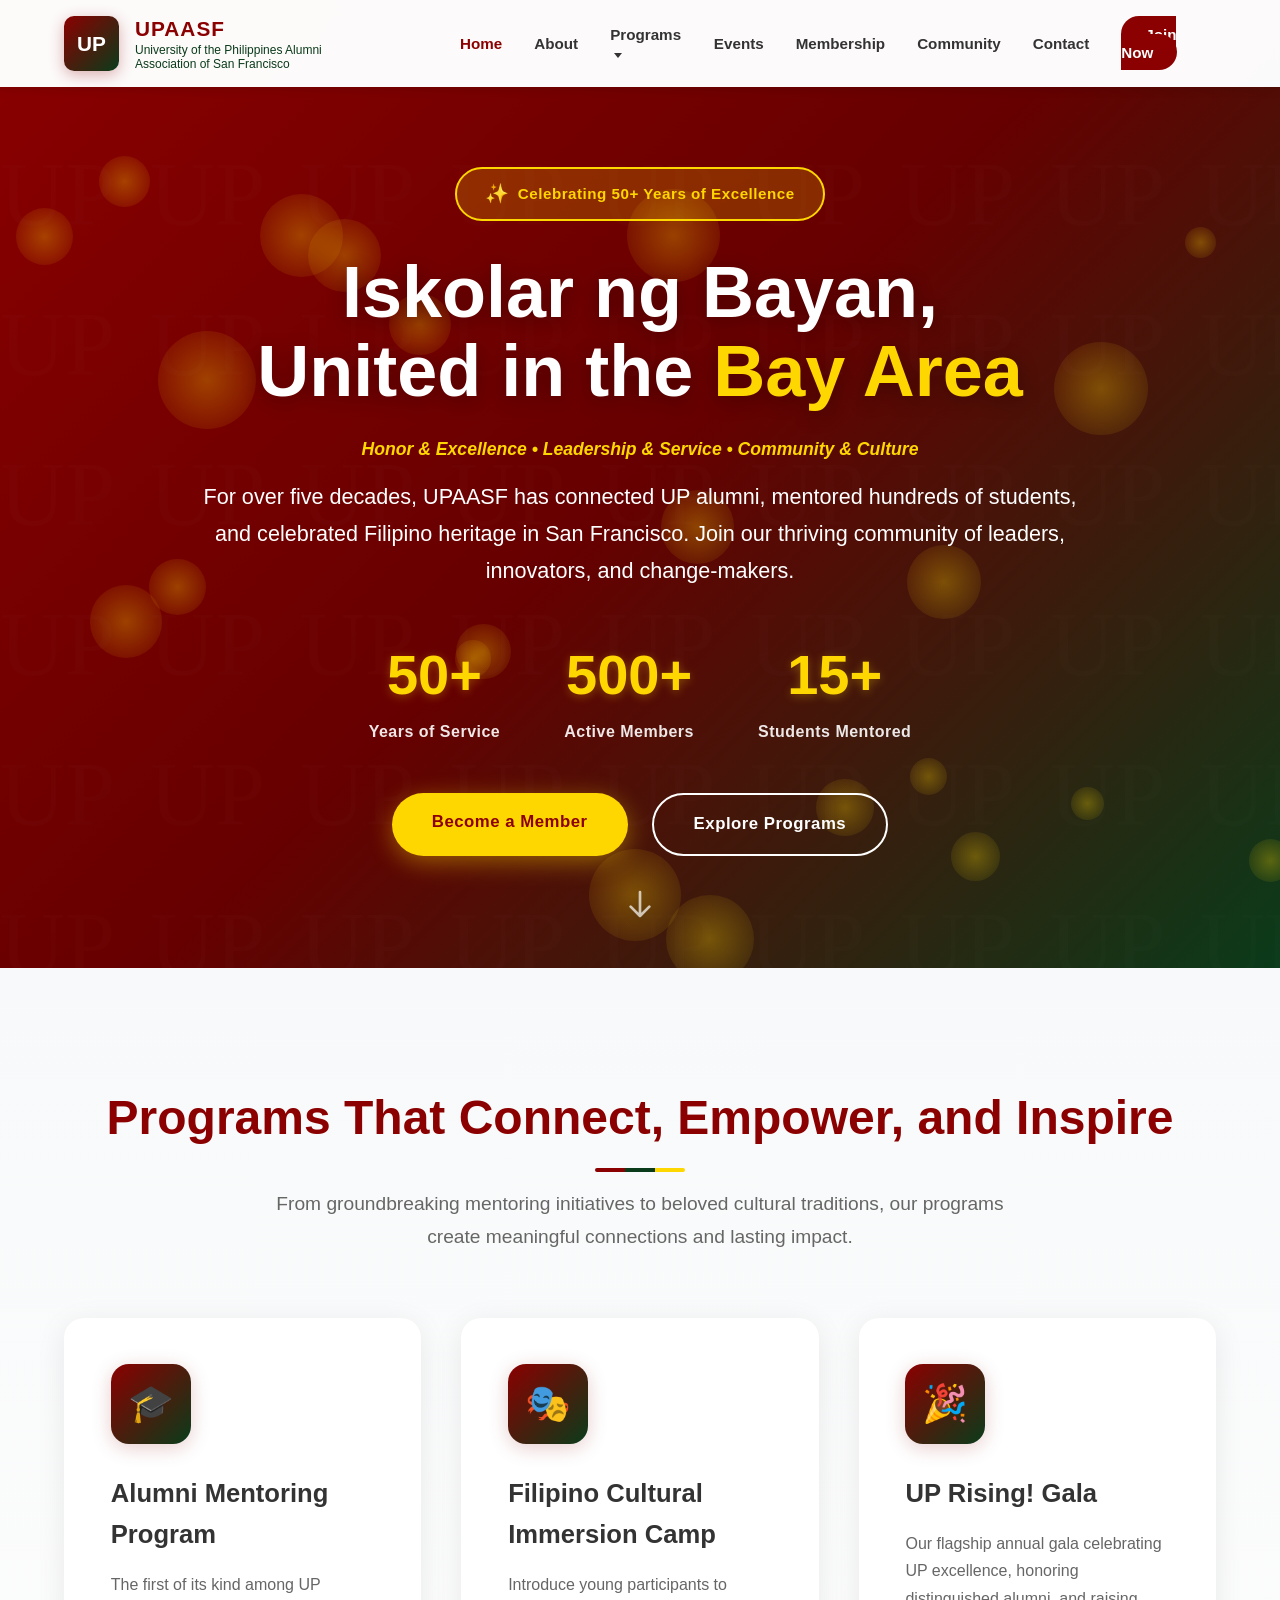
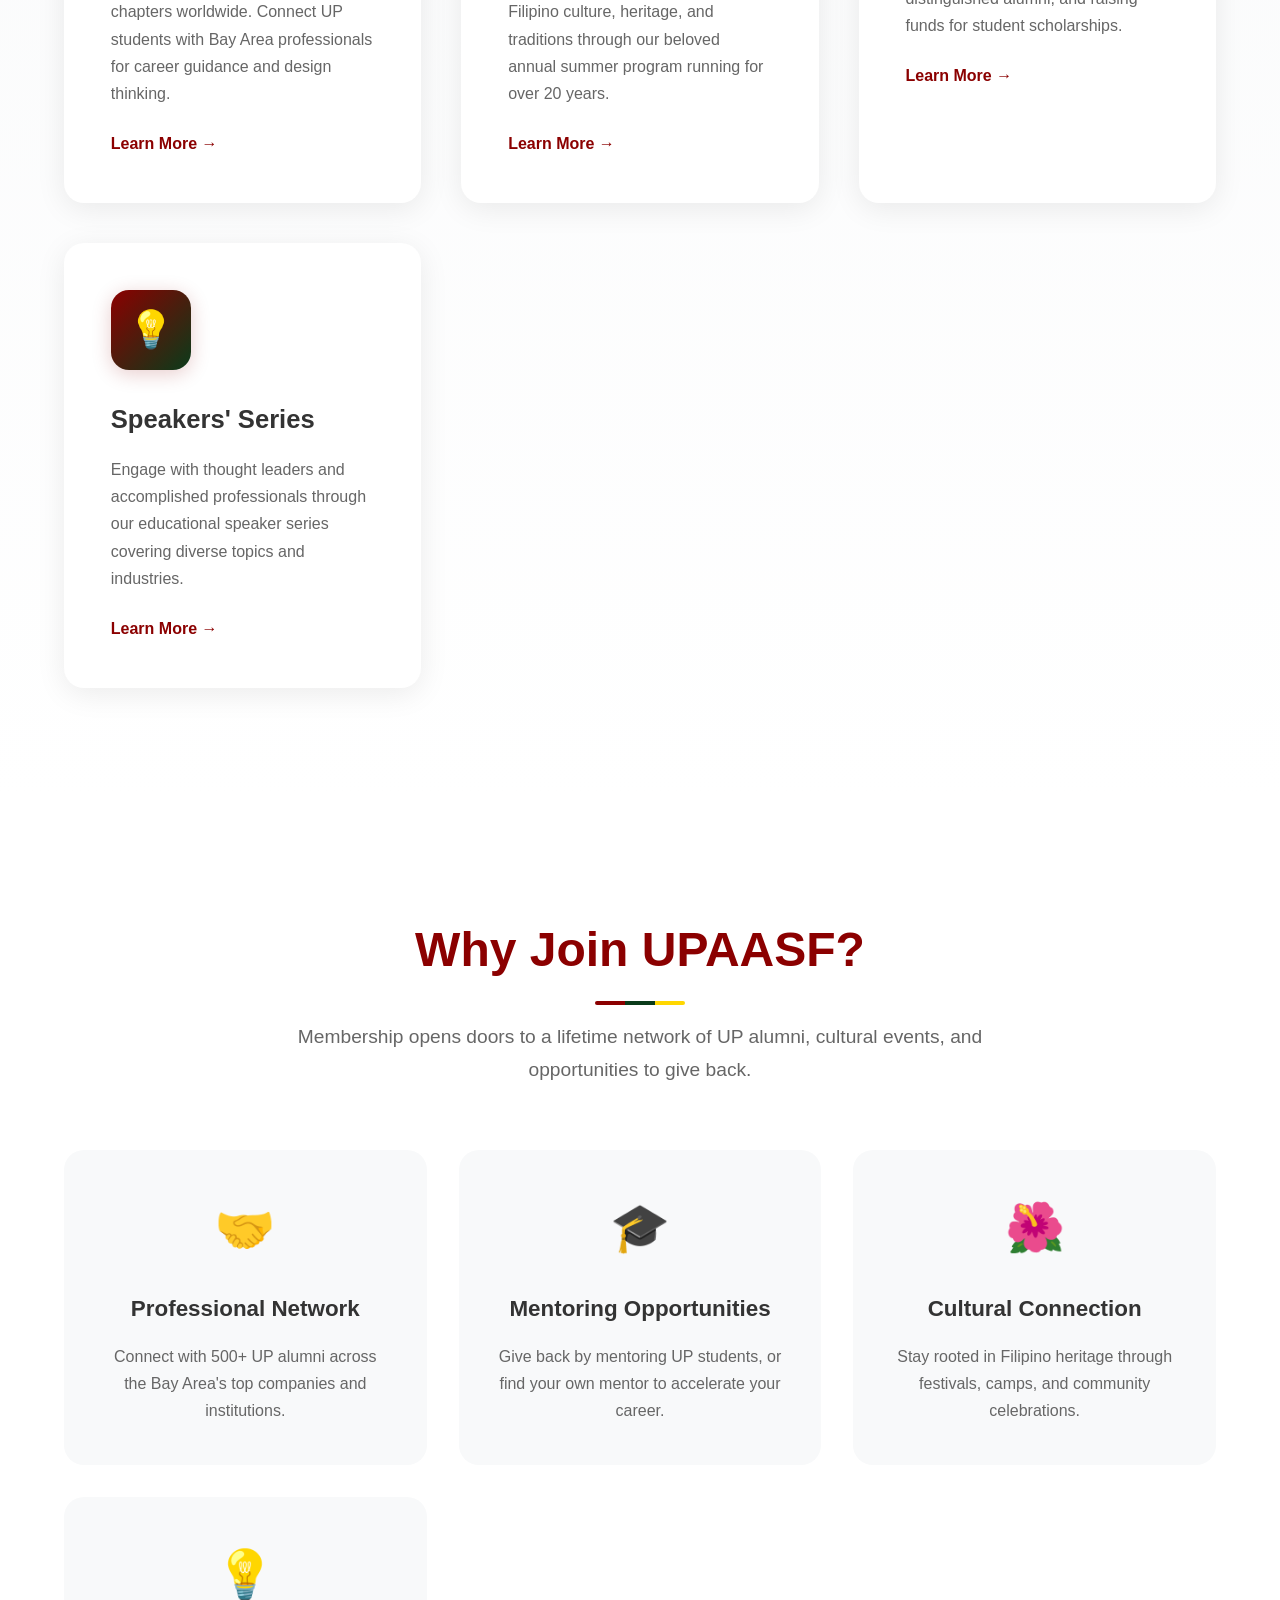
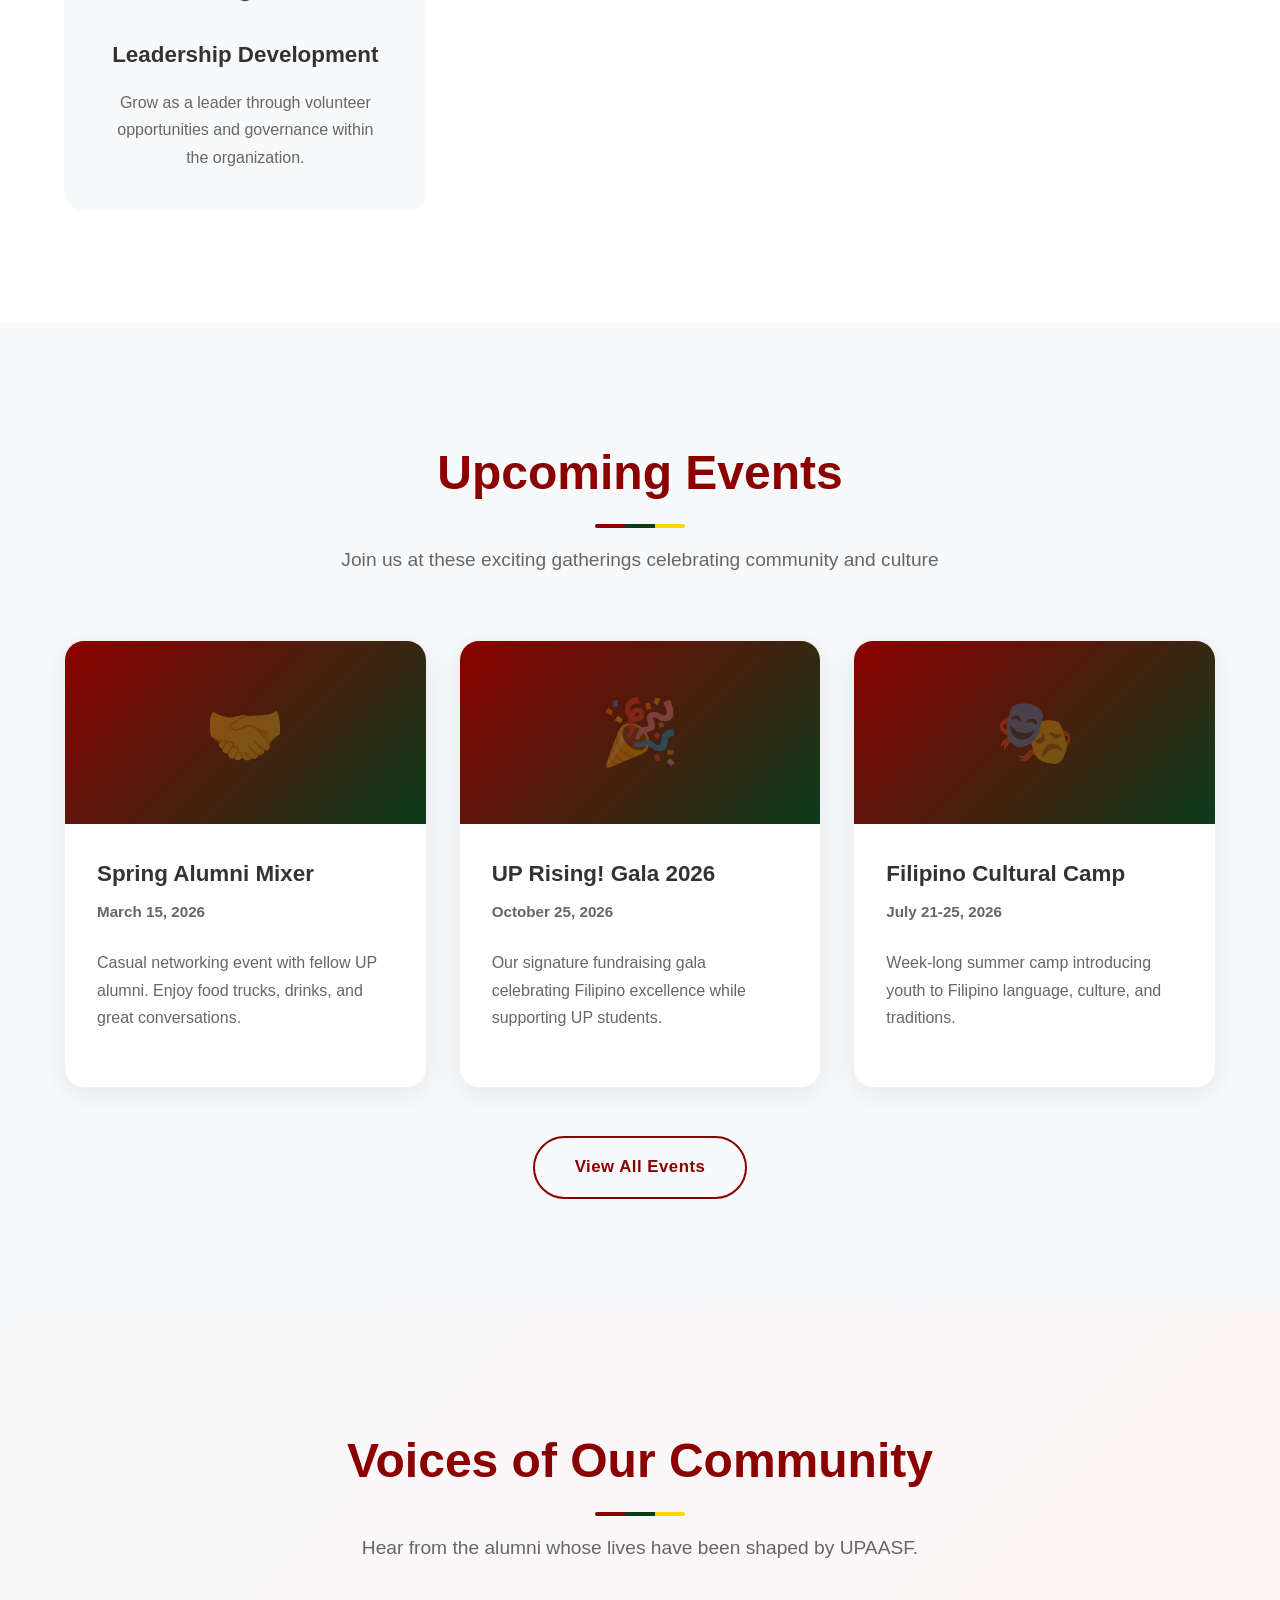
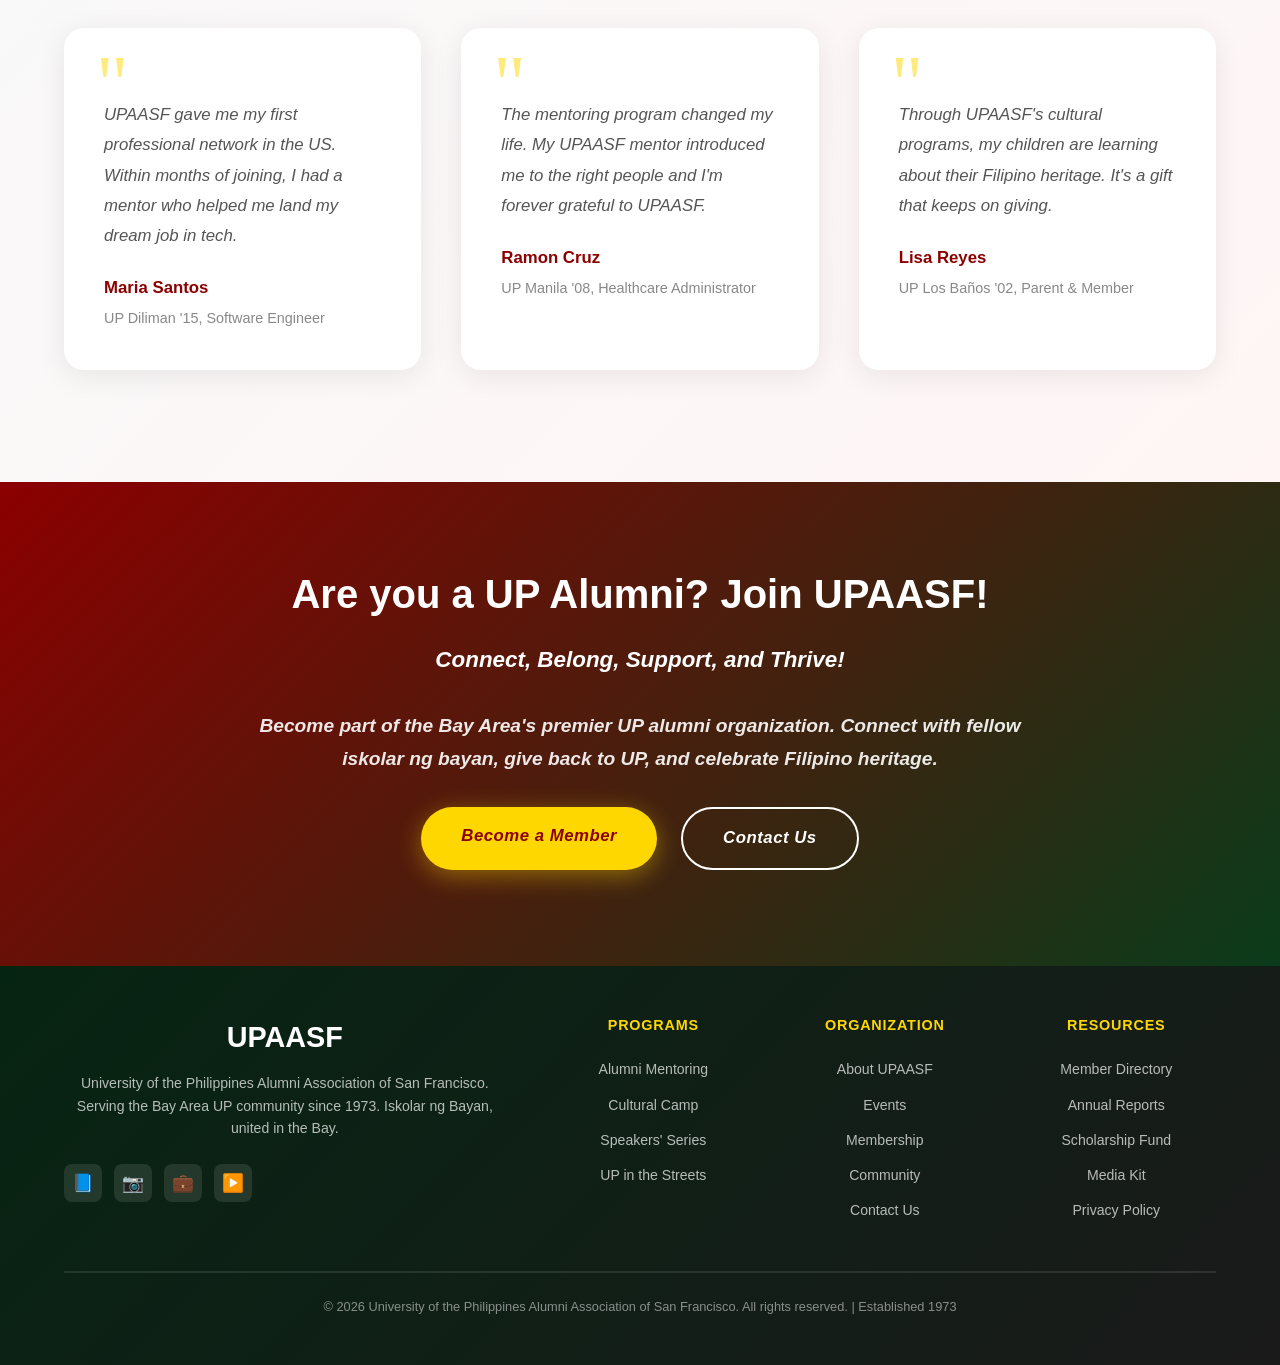
==== index.html @ c42d3087 "Use the defined UP Color variables always" ====
<!DOCTYPE html>
<html lang="en">
<head>
    <meta charset="UTF-8">
    <meta name="viewport" content="width=device-width, initial-scale=1.0">
    <!--
    <title>UPAASF | University of the Philippines Alumni Association of San Francisco</title>
    <meta name="description" content="Join the Bay Area's premier UP alumni community. Connect with fellow iskolar ng bayan, mentor students, celebrate Filipino culture, and support our alma mater. Established 1973.">
    -->
    <title>UPAASF UX Concept Website</title>
    <meta name="description" content="This is a reconceptualization for the UPAASF website.">

    <!-- Shared stylesheet (nav, footer, buttons, page-hero, CTA, utilities) -->
    <link rel="stylesheet" href="./shared/styles.css">

    <style>
        /* ============================================================
           PAGE-SPECIFIC STYLES & OVERRIDES
           ============================================================ */

        /* ----- Hero ----- */
        .hero {
            min-height: 100vh;
            position: relative;
            display: flex;
            flex-direction: column; /* Stacks content and indicator vertically */
            align-items: center;
            justify-content: center;
            background: linear-gradient(135deg, var(--up-maroon) 0%, var(--up-maroon-dark) 50%, var(--up-green) 100%);
            overflow: hidden;
            /* Uses the variable for consistent top spacing, and 3rem at the bottom */
            padding: calc(var(--nav-height) + 80px) 5% 3rem;
        }

        .hero-background {
            position: absolute;
            inset: 0;
            opacity: 0.1;
            background-image: url('data:image/svg+xml,<svg xmlns="http://www.w3.org/2000/svg" viewBox="0 0 100 100"><text y="50" font-size="60" fill="rgba(255,255,255,0.1)">UP</text></svg>');
            background-repeat: repeat;
            background-size: 150px;
            animation: bgFloat 60s infinite linear;
        }

        @keyframes bgFloat {
            from { transform: translateX(0) translateY(0); }
            to   { transform: translateX(50px) translateY(-50px); }
        }

        .hero-particles {
            position: absolute;
            width: 100%;
            height: 100%;
            overflow: hidden;
            pointer-events: none;
        }

        .particle {
            position: absolute;
            background: radial-gradient(circle, rgba(255, 215, 0, 0.3), transparent);
            border-radius: 50%;
            animation: floatParticle 25s infinite ease-in-out;
        }

        @keyframes floatParticle {
            0%,  100% { transform: translateY(0)     translateX(0)    scale(1);   }
            25%        { transform: translateY(-120px) translateX(60px) scale(1.1); }
            50%        { transform: translateY(-80px)  translateX(-40px) scale(0.9); }
            75%        { transform: translateY(-140px) translateX(30px) scale(1.2); }
        }

        .hero-content {
            flex: 1;                   /* tells the text area to expand and take up all the space */
            /* max-width: 1200px;  */
            display: flex; 
            flex-direction: column;
            justify-content: center;   /* Keeps the text vertically centered in the middle */
            align-items: center;
            text-align: center;
            z-index: 2;
            position: relative;
            color: white;

            /*
            position: relative;
            z-index: 2;
            text-align: center;
            color: white;
            max-width: 1200px;
            padding: 2rem;
            */
        }

        .hero-badge {
            display: inline-flex;
            align-items: center;
            gap: 0.5rem;
            background: rgba(255, 215, 0, 0.2);
            border: 2px solid var(--up-gold);
            color: var(--up-gold);
            padding: 0.6rem 1.8rem;
            border-radius: 50px;
            font-weight: 700;
            margin-bottom: 2rem;
            animation: fadeInDown 1s ease;
            font-size: 0.95rem;
            letter-spacing: 0.5px;
        }

        .hero-badge::before { content: "✨"; font-size: 1.2rem; }

        @keyframes fadeInDown {
            from { opacity: 0; transform: translateY(-30px); }
            to   { opacity: 1; transform: translateY(0); }
        }

        @keyframes fadeInUp {
            from { opacity: 0; transform: translateY(30px); }
            to   { opacity: 1; transform: translateY(0); }
        }

        .hero h2 {
            font-size: 4.5rem;
            font-weight: 900;
            line-height: 1.1;
            margin-bottom: 1.5rem;
            animation: fadeInUp 1s ease 0.3s both;
            text-shadow: 0 4px 20px rgba(0,0,0,0.3);
        }

        .hero h2 .highlight { color: var(--up-gold); }

        .tagline {
            font-size: 1.1rem;
            font-style: italic;
            color: var(--up-gold);
            margin-bottom: 1rem;
            font-weight: 600;
            animation: fadeInUp 1s ease 0.4s both;
        }

        .hero > .hero-content > p:not(.tagline) {
            font-size: 1.35rem;
            line-height: 1.7;
            margin-bottom: 2.5rem;
            opacity: 0.95;
            max-width: 900px;
            margin-left: auto;
            margin-right: auto;
            animation: fadeInUp 1s ease 0.5s both;
            font-weight: 400;
        }

        .hero-stats {
            display: flex;
            justify-content: center;
            gap: 4rem;
            margin: 3rem 0;
            animation: fadeInUp 1s ease 0.7s both;
            flex-wrap: wrap;
            margin-top: 0rem;
        }

        .stat { text-align: center; }

        .stat-number {
            font-size: 3.5rem;
            font-weight: 900;
            color: var(--up-gold);
            display: block;
            text-shadow: 0 2px 10px rgba(255, 215, 0, 0.3);
        }

        .stat-label {
            font-size: 1rem;
            opacity: 0.9;
            margin-top: 0.5rem;
            font-weight: 600;
            letter-spacing: 0.5px;
        }

        .hero-buttons {
            display: flex;
            gap: 1.5rem;
            justify-content: center;
            flex-wrap: wrap;
            animation: fadeInUp 1s ease 0.9s both;
			margin-bottom: 0rem;
        }

        /* Override btn colours for the hero (gold primary on dark bg) */
        .hero .btn-primary {
            background: var(--up-gold);
            color: var(--up-maroon);
            box-shadow: 0 6px 25px rgba(255, 215, 0, 0.4);
        }
        .hero .btn-primary:hover {
            background: var(--up-gold-dark);
            box-shadow: 0 8px 35px rgba(255, 215, 0, 0.5);
        }
        .hero .btn-secondary {
            background: transparent;
            color: white;
            border-color: white;
        }
        .hero .btn-secondary:hover {
            background: white;
            color: var(--up-maroon);
        }

		/* Add CT h4 */
        .cta-content h4 {
            font-size: 1.4rem;
            font-style: italic;
            /* color: var(--up-gold); */
            margin-bottom: 1rem;
            font-weight: 600;
            /* animation: fadeInUp 1s ease 0.4s both; */
        }

        /* ── Scroll Indicator: Perfect Vertical Alignment ── */
        .scroll-indicator {
            position: relative; /* Re-enters the document flow */
            bottom: 0;          /* Resets the absolute anchor */
            left: 0;            /* Resets the absolute anchor */
            transform: none;    /* Centering is now handled by the .hero flex layout */

            /* 2. Create an internal flex context to center the text AND the icon */
            display: flex;
            flex-direction: column;
            align-items: center;
            gap: 12px;          /* Controlled spacing between text and mouse icon */
            
            /* 3. External spacing */
            margin-top: 2rem;
            
            z-index: 2;
            cursor: pointer;
            transition: opacity 0.3s;
            animation: bounce 2s infinite;            
        }

         /* Ensure the span doesn't have stray margins */
        .scroll-indicator span {
            display: block;
            margin: 0;
            text-align: center;
        }

        @keyframes bounce {
            0%, 20%, 50%, 80%, 100% { transform: translateY(0); }
            40%  { transform: translateY(-10px); }
            60%  { transform: translateY(-5px); }
        }

        .scroll-indicator svg {
            width: 32px;
            height: 32px;
            color: rgba(255,255,255,0.7);
            filter: drop-shadow(0 2px 5px rgba(0,0,0,0.3));
        }

        /* ----- Programs Section ----- */
        .programs-section {
            padding: 7rem 5%;
            background: linear-gradient(to bottom, #f8f9fa, #ffffff);
        }

        .programs-grid {
            display: grid;
            grid-template-columns: repeat(auto-fit, minmax(320px, 1fr));
            gap: 2.5rem;
        }

        .program-card {
            background: white;
            padding: 2.8rem;
            border-radius: 20px;
            box-shadow: 0 6px 30px rgba(0,0,0,0.08);
            transition: all 0.4s ease;
            border: 2px solid transparent;
            position: relative;
            overflow: hidden;
        }

        .program-card::before {
            content: '';
            position: absolute;
            top: 0; left: 0; right: 0;
            height: 5px;
            background: linear-gradient(90deg, var(--up-maroon), var(--up-green));
            transform: scaleX(0);
            transition: transform 0.4s ease;
        }

        .program-card:hover::before { transform: scaleX(1); }

        .program-card:hover {
            transform: translateY(-12px);
            box-shadow: 0 12px 45px rgba(0,0,0,0.15);
            border-color: var(--up-gold);
        }

        .program-icon {
            width: 80px;
            height: 80px;
            background: linear-gradient(135deg, var(--up-maroon), var(--up-green));
            border-radius: 18px;
            display: flex;
            align-items: center;
            justify-content: center;
            margin-bottom: 1.8rem;
            font-size: 2.3rem;
            box-shadow: 0 4px 20px rgba(139, 0, 0, 0.2);
        }

        .program-card h4 {
            font-size: 1.6rem;
            color: #333;
            margin-bottom: 1rem;
            font-weight: 700;
        }

        .program-card p {
            color: #666;
            line-height: 1.7;
            margin-bottom: 1.5rem;
        }

        .program-link {
            color: var(--up-maroon);
            text-decoration: none;
            font-weight: 700;
            transition: all 0.3s;
            display: inline-flex;
            align-items: center;
            gap: 0.3rem;
        }

        .program-link:hover { gap: 0.6rem; }

        /* ----- Benefits Section ----- */
        .benefits-section {
            padding: 7rem 5%;
            background: white;
        }

        .benefits-grid {
            display: grid;
            grid-template-columns: repeat(auto-fit, minmax(280px, 1fr));
            gap: 2rem;
        }

        .benefit-card {
            padding: 2.5rem;
            border-radius: 20px;
            background: #f8f9fa;
            text-align: center;
            transition: all 0.3s ease;
        }

        .benefit-card:hover {
            background: white;
            box-shadow: 0 10px 40px rgba(0,0,0,0.1);
            transform: translateY(-8px);
        }

        .benefit-icon {
            font-size: 3rem;
            margin-bottom: 1.5rem;
            display: block;
        }

        .benefit-card h4 {
            font-size: 1.4rem;
            color: #333;
            margin-bottom: 1rem;
            font-weight: 700;
        }

        .benefit-card p {
            color: #666;
            line-height: 1.7;
        }

        /* ----- Testimonials ----- */
        .testimonials-section {
            padding: 7rem 5%;
            background: linear-gradient(135deg, #f8f9fa, #fff5f5);
        }

        .testimonials-grid {
            display: grid;
            grid-template-columns: repeat(auto-fit, minmax(300px, 1fr));
            gap: 2.5rem;
        }

        .testimonial-card {
            background: white;
            padding: 2.5rem;
            border-radius: 20px;
            box-shadow: 0 6px 30px rgba(0,0,0,0.08);
            position: relative;
        }

        .testimonial-card::before {
            content: '"';
            position: absolute;
            top: 1rem;
            left: 2rem;
            font-size: 5rem;
            color: var(--up-gold);
            font-family: Georgia, serif;
            line-height: 1;
            opacity: 0.5;
        }

        .testimonial-text {
            font-size: 1.05rem;
            line-height: 1.8;
            color: #555;
            margin-bottom: 1.5rem;
            padding-top: 2rem;
            font-style: italic;
        }

        .testimonial-author {
            font-weight: 700;
            color: var(--up-maroon);
            font-size: 1.05rem;
        }

        .testimonial-role {
            font-size: 0.9rem;
            color: #888;
            margin-top: 0.3rem;
        }

        /* ----- Events Preview ----- */
        .events-section {
            padding: 7rem 5%;
            background: #f8f9fa;
        }

        .events-grid {
            display: grid;
            grid-template-columns: repeat(auto-fit, minmax(300px, 1fr));
            gap: 2rem;
        }

        .event-card {
            border-radius: 20px;
            overflow: hidden;
            box-shadow: 0 6px 30px rgba(0,0,0,0.08);
            transition: all 0.3s ease;
            background: white;
            border: 1px solid #f0f0f0;
        }

        .event-card:hover {
            transform: translateY(-8px);
            box-shadow: 0 12px 45px rgba(0,0,0,0.15);
        }

        .event-image {
            background: linear-gradient(135deg, var(--up-maroon), var(--up-green));
            padding: 2.5rem;
            text-align: center;
            font-size: 4rem;
            position: relative;
            color: rgba(255, 255, 255, 0.3);
        }

        .event-type {
            position: absolute;
            top: 1rem;
            right: 1rem;
            background: rgba(255,255,255,0.2);
            color: white;
            padding: 0.3rem 0.8rem;
            border-radius: 20px;
            font-size: 0.8rem;
            font-weight: 600;
        }

        .event-body { padding: 2rem; }

        .event-body h4 {
            font-size: 1.4rem;
            color: #333;
            margin-bottom: 0.5rem;
            font-weight: 700;
        }

        .event-date {
            color: var(--up-maroon);
            font-weight: 600;
            font-size: 0.95rem;
            margin-bottom: 1rem;
        }

        .event-body p {
            color: #666;
            line-height: 1.7;
            margin-bottom: 1.5rem;
        }

        /* ----- Responsive overrides ----- */
        @media (max-width: 768px) {
            .hero h2       { font-size: 2.5rem; }
			/* .hero > .hero-content > p:not(.tagline)       { font-size: 1rem; } */
			.hero-badge    { font-size: 0.85rem; gap: 0.2rem; padding: 0.2rem 0.8rem; }
			.hero-badge::before { font-size: 1.0rem; }
            .hero-stats    { gap: 2rem; flex-direction: column; }
            .stat-number   { font-size: 2.5rem; }

            .scroll-indicator { display: none; }   /* No need to show on mobile */
        }
    </style>
</head>
<body data-join-href="#join">
    <!-- Shared header injected by site.js -->
    <div id="site-header"></div>

    <!-- ==================== HERO ==================== -->
    <section class="hero">
        <div class="hero-background"></div>
        <div class="hero-particles" id="particles"></div>

        <div class="hero-content">
            <div class="hero-badge">Celebrating 50+ Years of Excellence</div>

            <h2>Iskolar ng Bayan,<br>United in the <span class="highlight">Bay Area</span></h2>

            <p class="tagline">Honor &amp; Excellence &bull; Leadership &amp; Service &bull; Community &amp; Culture</p>

            <p>For over five decades, UPAASF has connected UP alumni, mentored hundreds of students, and celebrated Filipino heritage in San Francisco. Join our thriving community of leaders, innovators, and change-makers.</p>

            <div class="hero-stats">
                <div class="stat">
                    <span class="stat-number" data-target="50+">0</span>
                    <span class="stat-label">Years of Service</span>
                </div>
                <div class="stat">
                    <span class="stat-number" data-target="500+">0</span>
                    <span class="stat-label">Active Members</span>
                </div>
                <div class="stat">
                    <span class="stat-number" data-target="15+">0</span>
                    <span class="stat-label">Students Mentored</span>
                </div>
            </div>

            <div class="hero-buttons">
                <a href="#membership" class="btn btn-primary">Become a Member</a>
                <a href="#programs" class="btn btn-secondary">Explore Programs</a>
            </div>
        </div>

        <div class="scroll-indicator">
            <svg xmlns="http://www.w3.org/2000/svg" fill="none" viewBox="0 0 24 24" stroke="currentColor">
                <path stroke-linecap="round" stroke-linejoin="round" stroke-width="2" d="M19 14l-7 7m0 0l-7-7m7 7V3" />
            </svg>
        </div>
    </section>

    <!-- ==================== PROGRAMS ==================== -->
    <section class="programs-section" id="programs">
        <div class="section-container">
            <div class="section-header">
                <h3>Programs That Connect, Empower, and Inspire</h3>
                <p>From groundbreaking mentoring initiatives to beloved cultural traditions, our programs create meaningful connections and lasting impact.</p>
            </div>

            <div class="programs-grid">
                <div class="program-card fade-in">
                    <div class="program-icon">🎓</div>
                    <h4>Alumni Mentoring Program</h4>
                    <p>The first of its kind among UP chapters worldwide. Connect UP students with Bay Area professionals for career guidance and design thinking.</p>
                    <a href="./programs.html" class="program-link">Learn More →</a>
                </div>

                <div class="program-card fade-in">
                    <div class="program-icon">🎭</div>
                    <h4>Filipino Cultural Immersion Camp</h4>
                    <p>Introduce young participants to Filipino culture, heritage, and traditions through our beloved annual summer program running for over 20 years.</p>
                    <a href="./programs.html" class="program-link">Learn More →</a>
                </div>

                <div class="program-card fade-in">
                    <div class="program-icon">🎉</div>
                    <h4>UP Rising! Gala</h4>
                    <p>Our flagship annual gala celebrating UP excellence, honoring distinguished alumni, and raising funds for student scholarships.</p>
                    <a href="./events.html" class="program-link">Learn More →</a>
                </div>
				
                <div class="program-card">
                    <div class="program-icon">💡</div>
                    <h4>Speakers' Series</h4>
                    <p>Engage with thought leaders and accomplished professionals through our educational speaker series covering diverse topics and industries.</p>
                    <a href="#speakers" class="program-link">Learn More →</a>
                </div>				
            </div>
        </div>
    </section>

    <!-- ==================== BENEFITS ==================== -->
    <section class="benefits-section" id="membership">
        <div class="section-container">
            <div class="section-header">
                <h3>Why Join UPAASF?</h3>
                <p>Membership opens doors to a lifetime network of UP alumni, cultural events, and opportunities to give back.</p>
            </div>

            <div class="benefits-grid">
                <div class="benefit-card fade-in">
                    <span class="benefit-icon">🤝</span>
                    <h4>Professional Network</h4>
                    <p>Connect with 500+ UP alumni across the Bay Area's top companies and institutions.</p>
                </div>
                <div class="benefit-card fade-in">
                    <span class="benefit-icon">🎓</span>
                    <h4>Mentoring Opportunities</h4>
                    <p>Give back by mentoring UP students, or find your own mentor to accelerate your career.</p>
                </div>
                <div class="benefit-card fade-in">
                    <span class="benefit-icon">🌺</span>
                    <h4>Cultural Connection</h4>
                    <p>Stay rooted in Filipino heritage through festivals, camps, and community celebrations.</p>
                </div>
                <div class="benefit-card fade-in">
                    <span class="benefit-icon">💡</span>
                    <h4>Leadership Development</h4>
                    <p>Grow as a leader through volunteer opportunities and governance within the organization.</p>
                </div>
            </div>
        </div>
    </section>

    <!-- ==================== EVENTS ==================== -->
    <section class="events-section" id="events">
        <div class="section-container">
            <div class="section-header">
                <h3>Upcoming Events</h3>
                <p>Join us at these exciting gatherings celebrating community and culture</p>
            </div>
            
            <div class="events-grid">
                <div class="event-card fade-in">
                    <div class="event-image">🤝</div>
                    <div class="event-body">
                        <h4>Spring Alumni Mixer</h4>
                        <p class="event-date">March 15, 2026</p>
                        <p>Casual networking event with fellow UP alumni. Enjoy food trucks, drinks, and great conversations.</p>
                    </div>
                </div>
                
                <div class="event-card fade-in">
                    <div class="event-image">🎉</div>
                    <div class="event-body">
                        <h4>UP Rising! Gala 2026</h4>
                        <p class="event-date">October 25, 2026</p>
                        <p>Our signature fundraising gala celebrating Filipino excellence while supporting UP students.</p>
                    </div>
                </div>
                
                <div class="event-card fade-in">
                    <div class="event-image">🎭</div>
                    <div class="event-body">
                        <h4>Filipino Cultural Camp</h4>
                        <p class="event-date">July 21-25, 2026</p>
                        <p>Week-long summer camp introducing youth to Filipino language, culture, and traditions.</p>
                    </div>
                </div>
            </div>
            
            <div style="text-align: center; margin-top: 3rem;">
                <a href="./events.html" class="btn btn-secondary" style="color: var(--up-maroon); border-color: var(--up-maroon);">View All Events</a>
            </div>
        </div>
    </section>

    <!-- ==================== TESTIMONIALS ==================== -->
    <section class="testimonials-section">
        <div class="section-container">
            <div class="section-header">
                <h3>Voices of Our Community</h3>
                <p>Hear from the alumni whose lives have been shaped by UPAASF.</p>
            </div>

            <div class="testimonials-grid">
                <div class="testimonial-card fade-in">
                    <p class="testimonial-text">UPAASF gave me my first professional network in the US. Within months of joining, I had a mentor who helped me land my dream job in tech.</p>
                    <div class="testimonial-author">Maria Santos</div>
                    <div class="testimonial-role">UP Diliman '15, Software Engineer</div>
                </div>
                <div class="testimonial-card fade-in">
                    <p class="testimonial-text">The mentoring program changed my life. My UPAASF mentor introduced me to the right people and I'm forever grateful to UPAASF.</p>
                    <div class="testimonial-author">Ramon Cruz</div>
                    <div class="testimonial-role">UP Manila '08, Healthcare Administrator</div>
                </div>
                <div class="testimonial-card fade-in">
                    <p class="testimonial-text">Through UPAASF's cultural programs, my children are learning about their Filipino heritage. It's a gift that keeps on giving.</p>
                    <div class="testimonial-author">Lisa Reyes</div>
                    <div class="testimonial-role">UP Los Baños '02, Parent &amp; Member</div>
                </div>
            </div>
        </div>
    </section>

    <!-- ==================== CTA ==================== -->
    <section class="cta-section" id="join">
        <div class="cta-content">
            <h3>Are you a UP Alumni? Join UPAASF!</h3>
			<h4>Connect, Belong, Support, and Thrive!</p>
            <p>Become part of the Bay Area's premier UP alumni organization. Connect with fellow iskolar ng bayan, give back to UP, and celebrate Filipino heritage.</p>
            <div class="cta-buttons">
                <a href="./membership.html" class="btn btn-primary">Become a Member</a>
                <a href="./contact.html" class="btn btn-secondary">Contact Us</a>
            </div>
        </div>
    </section>

    <!-- Shared footer injected by site.js -->
    <div id="site-footer"></div>

    <!-- Shared site components (nav, footer, mobile menu, scroll, fade-in) -->
    <script src="./shared/site.js"></script>

    <!-- Page-specific scripts -->
    <script>
        /* Floating particles — only this page has a #particles container */
        function createParticles() {
            var container = document.getElementById('particles');
            if (!container) return;
            for (var i = 0; i < 25; i++) {
                var p = document.createElement('div');
                p.className = 'particle';
                var size = Math.random() * 70 + 30;
                p.style.cssText = [
                    'width:'  + size + 'px',
                    'height:' + size + 'px',
                    'left:'   + (Math.random() * 100) + '%',
                    'top:'    + (Math.random() * 100) + '%',
                    'animation-delay:'    + (Math.random() * 25) + 's',
                    'animation-duration:' + (Math.random() * 15 + 20) + 's'
                ].join(';');
                container.appendChild(p);
            }
        }

        window.addEventListener('load', createParticles);
    </script>
</body>
</html>
---- shared/styles.css ----
/* ============================================================
   UPAASF SHARED STYLESHEET
   Applies to all pages. Page-specific styles stay in each .html file.
   ============================================================ */

/* ----- Design Tokens ----- */
:root {
    /* Nav height: 55px logo + 2 × 1rem padding = ~87px; 92px gives comfortable clearance */
    --nav-height: 92px;
    /* Breathing room between the bottom of the fixed nav and the hero content */
    --hero-gap: 48px;

    /* ── UP Official Brand Colors ──
       Maroon, Green, and Gold — all three should be visually present throughout the site.
       Use these variables for all new rules; use hex literals only for legacy/inline overrides. */
    --up-maroon:      #8B0000;
    --up-maroon-dark: #660000;
    --up-maroon-glow: rgba(139, 0, 0, 0.3);
    --up-green:       #0A3B1A;
    --up-green-dark:  #062412;
    --up-green-mid:   #155724;
    --up-green-light: rgba(10, 59, 26, 0.08);
    --up-gold:        #FFD700;
    --up-gold-dark:   #FFC700;
    --up-gold-glow:   rgba(255, 215, 0, 0.4);
}

/* ----- Reset & Base ----- */
*, *::before, *::after {
    margin: 0;
    padding: 0;
    box-sizing: border-box;
}

body {
    font-family: -apple-system, BlinkMacSystemFont, 'Segoe UI', Roboto, sans-serif;
    line-height: 1.6;
    color: #333;
    overflow-x: hidden;
}

/* ----- Navigation ----- */
nav {
    position: fixed;
    top: 0;
    left: 0;
    right: 0;
    background: rgba(255, 255, 255, 0.98);
    backdrop-filter: blur(10px);
    padding: 1rem 5%;
    z-index: 1000;
    box-shadow: 0 2px 10px rgba(0,0,0,0.1);
    transition: all 0.3s ease;
    overflow: visible; /* required for dropdown menus */
    line-height: normal; /* prevent body line-height from affecting nav layout */
}

nav.scrolled {
    padding: 0.5rem 5%;
    box-shadow: 0 2px 20px rgba(0,0,0,0.15);
}

.nav-container {
    max-width: 1400px;
    margin: 0 auto;
    display: flex;
    justify-content: space-between;
    align-items: center;
}

.logo {
    display: flex;
    align-items: center;
    gap: 1rem;
    text-decoration: none;
}

.logo-icon {
    width: 55px;
    height: 55px;
    background: linear-gradient(135deg, var(--up-maroon) 0%, var(--up-green) 100%);
    border-radius: 10px;
    display: flex;
    align-items: center;
    justify-content: center;
    color: white;
    font-weight: 900;
    font-size: 1.3rem;
    box-shadow: 0 4px 15px var(--up-maroon-glow);
    flex-shrink: 0;
}

.logo-text h1 {
    font-size: 1.3rem;
    color: var(--up-maroon);
    font-weight: 800;
    letter-spacing: 1px;
}

.logo-text p {
    font-size: 0.75rem;
    color: var(--up-green);
    font-weight: 500;
    margin-top: 2px;
	width: 65%;
}

.nav-links {
    display: flex;
    gap: 2rem;
    list-style: none;
    align-items: center;
}

/* Each top-level li needs relative positioning for the dropdown to anchor to */
.nav-links > li {
    position: relative;
}

/* Invisible hover bridge — prevents dropdown from closing over the gap
   between the nav link and the dropdown panel */
.nav-links > li::after {
    content: '';
    position: absolute;
    top: 100%; left: 0; right: 0;
    height: 14px;
}

.nav-links a {
    text-decoration: none;
    color: #333;
    font-weight: 600;
    transition: color 0.3s;
    font-size: 0.95rem;
}

.nav-links a:hover {
    color: var(--up-maroon);
}

.nav-links a.active {
    color: var(--up-maroon);
}

.nav-cta {
    background: var(--up-maroon);
    color: white !important;
    padding: 0.6rem 1.5rem;
    border-radius: 25px;
    transition: all 0.3s !important;
}

.nav-cta:hover {
    background: var(--up-maroon-dark) !important;
    transform: translateY(-2px);
    box-shadow: 0 4px 15px var(--up-maroon-glow);
    color: white !important;
}

/* On tables, let's make sure the text stays on one line */
@media (max-width: 1180px) {
    .nav-cta {
        white-space: nowrap;
        padding: 0.6rem 1rem;
    }
}

/* ----- Nav Dropdown ----- */

/* Caret indicator on links that have a dropdown */
.dropdown-toggle {
    display: flex;
    align-items: center;
    gap: 4px;
    cursor: pointer;
}

.dropdown-toggle::after {
    content: '';
    width: 0; height: 0;
    border-left: 4px solid transparent;
    border-right: 4px solid transparent;
    border-top: 5px solid currentColor;
    transition: transform 0.25s;
    margin-top: 2px;
}

.nav-links > li:hover .dropdown-toggle::after,
.nav-links > li.open .dropdown-toggle::after {
    transform: rotate(180deg);
}

/* Dropdown panel */
.dropdown-menu {
    display: none;
    position: absolute;
    top: 100%;
    left: 50%;
    transform: translateX(-50%);
    background: #fff;
    min-width: 260px;
    border-radius: 12px;
    box-shadow: 0 8px 30px rgba(0,0,0,0.14);
    padding: calc(0.5rem + 10px) 0 0.5rem;
    margin-top: 0;
    z-index: 2000;
    border-top: 3px solid var(--up-maroon);
}

.nav-links > li:hover .dropdown-menu,
.nav-links > li.open .dropdown-menu {
    display: block;
    animation: dropIn 0.2s ease;
}

@keyframes dropIn {
    from { opacity: 0; transform: translateX(-50%) translateY(-6px); }
    to   { opacity: 1; transform: translateX(-50%) translateY(0); }
}

.dropdown-menu li { list-style: none; }

.dropdown-menu a {
    display: flex;
    align-items: center;
    gap: 10px;
    padding: 0.65rem 1.2rem;
    font-size: 0.88rem;
    font-weight: 600;
    color: #444;
    transition: background 0.2s, color 0.2s, padding-left 0.2s;
}

.dropdown-menu a:hover {
    background: #fdf2f2;
    color: var(--up-maroon);
    padding-left: 1.5rem;
}

/* Active state — highlighted when that section is in view (driven by JS) */
.dropdown-menu a.active-section {
    background: #fdf2f2;
    color: var(--up-maroon);
    padding-left: 1.5rem;
    border-left: 3px solid var(--up-maroon);
}

.submenu-icon {
    font-size: 1rem;
    width: 22px;
    text-align: center;
}

.submenu-label {
    display: flex;
    flex-direction: column;
}

.submenu-label span {
    font-size: 0.75rem;
    font-weight: 400;
    color: #999;
}

.dropdown-menu a.active-section .submenu-label span { color: #c0392b; }

.dropdown-divider {
    border: none;
    border-top: 1px solid #f0f0f0;
    margin: 0.3rem 0;
}

/* "Coming Soon" pill badge inside dropdown items */
.badge-soon {
    font-size: 0.65rem;
    font-weight: 700;
    background: #f0f0f0;
    color: #999;
    padding: 0.1rem 0.5rem;
    border-radius: 8px;
    margin-left: auto;
    white-space: nowrap;
}

/* ----- Mobile Nav ----- */
.mobile-menu-btn {
    display: none;
    flex-direction: column;
    gap: 5px;
    background: none;
    border: none;
    cursor: pointer;
    padding: 6px;
    min-width: 44px;
    min-height: 44px;
    align-items: center;
    justify-content: center;
}

.mobile-menu-btn span {
    display: block;
    width: 25px;
    height: 3px;
    background: var(--up-maroon);
    border-radius: 3px;
    transition: all 0.3s ease;
}

/* ----- Dropdown chevron button (mobile only) ----- */
/* Show chevron toggle on desktop (purely visual indicator).
   CSS :hover on the <li> handles the dropdown there
   To hide on desktop, change display to "none"      */
.dropdown-chevron {
    display: inline-flex;
    align-items: center;
    justify-content: center;
    background: none;
    border: none;
    cursor: pointer;
    padding: 0 0 0 4px;
    color: #333;
    pointer-events: none; /* desktop: purely decorative, hover is CSS-driven */
}

.dropdown-chevron span {
    display: block;
    width: 0;
    height: 0;
    border-left: 4px solid transparent;
    border-right: 4px solid transparent;
    border-top: 5px solid currentColor;
    transition: transform 0.25s ease;
}

/* Desktop: rotate on hover */
.nav-links > li:hover .dropdown-chevron span {
    transform: rotate(180deg);
}

/* Mobile: rotate when open */
.nav-links > li.open .dropdown-chevron span {
    transform: rotate(180deg);
}

@media (max-width: 820px) {
    /*
     * Remove backdrop-filter on mobile.
     * backdrop-filter forces the nav onto a dedicated GPU compositing layer.
     * On iOS Safari, sticky elements containing native <select> controls are
     * also promoted to a high-priority compositing layer for the native picker UI.
     * When both layers exist, iOS's compositor ignores CSS z-index and orders the
     * sticky layer above the fixed nav — hiding the hamburger and making the nav
     * appear to scroll. The nav background is already rgba(255,255,255,0.98)
     * (effectively opaque), so removing the blur is visually imperceptible.
     */
    nav {
        backdrop-filter: none;
        -webkit-backdrop-filter: none;
    }
 
    .mobile-menu-btn {
        display: flex;
    }
    
    .mobile-menu-btn {
        display: flex;
    }

    .nav-links {
        display: none;
        position: absolute;
        top: 100%;
        left: 0;
        right: 0;
        background: rgba(255, 255, 255, 0.99);
        flex-direction: column;
        padding: 1rem 5%;
        box-shadow: 0 6px 20px rgba(0,0,0,0.12);
        gap: 0;
        z-index: 999;
    }

    .nav-links.open {
        display: flex;
    }

    .nav-links li .nav-cta {
        display: inline-block; /* Essential for padding to work correctly */
        padding: 0.8rem 1.8rem !important; /* !important ensures it overrides generic mobile link resets */
        margin: 1.5rem auto;
        width: fit-content;    /* Prevents the button from stretching to full width */
        text-align: center;
        border-radius: 50px;
        
        /* Ensure it maintains its brand colors */
        background-color: var(--upaasf-maroon, var(--up-maroon)); 
        color: white;
    }

	.nav-links li {
		padding: 0;
		border-bottom: 1px solid #f0f0f0;
		display: flex;
		flex-wrap: wrap;
		align-items: center;
	}

    .nav-links li:last-child {
        border-bottom: none;
        padding-top: 1rem;
    }

    .nav-links a {
        font-size: 1.05rem;
        display: block;
		flex: 1;
		padding: 0.85rem 0;
    }

    .logo-text h1 {
        font-size: 1rem;
    }

    .logo-text p {
        font-size: 0.65rem;
    }

    /* Dropdown becomes inline/static inside the mobile flyout */
    .dropdown-menu {
        position: static;
        transform: none;
        box-shadow: none;
        border: none;
        border-top: none;
        border-radius: 0;
        padding: 0 0 0.5rem 1rem;
        background: #fafafa;
        display: none;
        animation: none;
        min-width: unset;
    }

    /* Chevron toggle button — visible only on mobile */
    .dropdown-chevron {
        display: flex;
        align-items: center;
        justify-content: center;
        width: 44px;
        height: 44px;
        flex-shrink: 0;
        background: none;
        border: none;
        cursor: pointer;
        padding: 0;
        color: var(--up-maroon);
		pointer-events: auto; /* re-enable tapping on mobile */
    }

    /* CSS triangle arrow */
    .dropdown-chevron span {
        display: block;
        width: 0;
        height: 0;
        border-left: 5px solid transparent;
        border-right: 5px solid transparent;
        border-top: 6px solid currentColor;
        transition: transform 0.25s ease;
    }

    /* Suppress CSS :hover-triggered dropdown on touch devices.
       Only the JS-managed .open class controls visibility on mobile. */
    .nav-links > li:hover .dropdown-menu { display: none; }
    .nav-links > li.open .dropdown-menu  { display: block; }

    /* Rotate chevron arrow when dropdown is open */

	/* Mobile: rotate when open -- Previously commented */
    .nav-links > li.open .dropdown-chevron span {
        transform: rotate(180deg);
    }

    /* Remove the hover bridge on mobile — not needed */
    .nav-links > li::after { display: none; }
}

/* ----- Buttons ----- */
.btn {
    padding: 1rem 2.5rem;
    font-size: 1.05rem;
    font-weight: 700;
    border: none;
    border-radius: 50px;
    cursor: pointer;
    transition: all 0.3s ease;
    text-decoration: none;
    display: inline-block;
    letter-spacing: 0.5px;
	white-space: nowrap;  /* prevents mid-label line breaks */
}

.btn-primary {
    background: var(--up-maroon);
    color: white;
    box-shadow: 0 4px 20px var(--up-maroon-glow);
}

.btn-primary:hover {
    background: var(--up-maroon-dark);
    transform: translateY(-3px);
    box-shadow: 0 8px 30px rgba(139, 0, 0, 0.4);
}

.btn-secondary {
    background: transparent;
    color: var(--up-maroon);
    border: 2px solid var(--up-maroon);
}

.btn-secondary:hover {
    background: var(--up-maroon);
    color: white;
    transform: translateY(-3px);
}

/* Gold variant — for use on dark (hero/CTA) backgrounds */
.btn-gold {
    background: var(--up-gold);
    color: var(--up-maroon);
    box-shadow: 0 6px 25px var(--up-gold-glow);
}

.btn-gold:hover {
    background: var(--up-gold-dark);
    transform: translateY(-3px);
    box-shadow: 0 8px 35px rgba(255, 215, 0, 0.5);
}

/* ── NEW: Green variant — for use on light backgrounds, secondary CTA contexts ── */
.btn-green {
    background: var(--up-green);
    color: white;
    box-shadow: 0 4px 20px rgba(10, 59, 26, 0.3);
}

.btn-green:hover {
    background: var(--up-green-dark);
    transform: translateY(-3px);
    box-shadow: 0 8px 30px rgba(10, 59, 26, 0.4);
}

/* Green outline variant — for use on light backgrounds */
.btn-outline-green {
    background: transparent;
    color: var(--up-green);
    border: 2px solid var(--up-green);
}

.btn-outline-green:hover {
    background: var(--up-green);
    color: white;
    transform: translateY(-3px);
}

/* White outline variant — for use on dark backgrounds */
.btn-outline-white {
    background: transparent;
    color: white;
    border: 2px solid rgba(255, 255, 255, 0.8);  /* From 0.6 to 0.8 to improve contrast */
}

.btn-outline-white:hover {
    background: rgba(255, 255, 255, 0.1);
    border-color: white;
    transform: translateY(-3px);
}

/* ── Tablet: slightly tighter sizing ── */
@media (max-width: 768px) {
    .btn {
        padding: 0.875rem 2rem;
        font-size: 1rem;
    }
}

/* ── Mobile: full-width stacked buttons in hero / CTA contexts ── */
@media (max-width: 480px) {
    .btn {
        padding: 0.875rem 1.75rem;
        font-size: 0.95rem;
    }

    /*
     * Hero and CTA button groups stack vertically and stretch to equal
     * width, eliminating the "uneven side-by-side" problem.
     * max-width: 320px caps the width on wider-bodied small devices
     * (e.g. landscape phone) so the buttons don't span the full screen.
     */
    .hero-buttons,
    .hero-actions,
    .cta-buttons {
        flex-direction: column;
        align-items: stretch;
        gap: 0.85rem;
        width: 100%;
        max-width: 320px;
        margin-left: auto;
        margin-right: auto;
    }

    /* Ensure every button child fills the column width */
    .hero-buttons > *,
    .hero-actions > *,
    .cta-buttons > * {
        width: 100%;
        text-align: center;
    }
}

/* ----- Page Hero (inner pages) ----- */
.page-hero {
    background: linear-gradient(135deg, var(--up-maroon) 0%, var(--up-maroon-dark) 50%, var(--up-green) 100%);
    color: white;
    padding: calc(var(--nav-height) + var(--hero-gap)) 5% 80px;
    text-align: center;
    position: relative;
    overflow: hidden;
}

.page-hero::before {
    content: '';
    position: absolute;
    top: 0; left: 0; right: 0; bottom: 0;
    background: url('data:image/svg+xml,<svg xmlns="http://www.w3.org/2000/svg" viewBox="0 0 100 100"><text y="50" font-size="60" fill="rgba(255,255,255,0.05)">UP</text></svg>');
    background-repeat: repeat;
    background-size: 120px;
    opacity: 0.3;
}

.page-hero-content {
    max-width: 900px;
    margin: 0 auto;
    position: relative;
    z-index: 2;
}

.page-hero h2 {
    font-size: 3.5rem;
    margin-bottom: 1rem;
    font-weight: 900;
}

.page-hero p {
    font-size: 1.3rem;
    opacity: 0.95;
    line-height: 1.7;
	margin-bottom: 0.75rem;
}

@media (max-width: 768px) {
    .page-hero h2 { font-size: 2.2rem; }
    .page-hero p  { font-size: 1.1rem; }
}

/* When a breadcrumb bar sits between the nav and the hero, the breadcrumb
   already clears the fixed nav (margin-top: var(--nav-height)).
   The hero should then use only the breathing-room gap, not the full
   nav-height + hero-gap calculation. */
.breadcrumb + .page-hero {
    padding-top: calc(var(--hero-gap) + 0.5rem);
}

/* Hero badge / label pill (used in inner page heroes) */
.hero-tag,
.page-hero-badge {
    display: inline-block;
    background: rgba(255, 215, 0, 0.2);
    border: 1px solid rgba(255, 215, 0, 0.5);
    color: var(--up-gold);
    font-size: 0.85rem;
    font-weight: 700;
    letter-spacing: 2px;
    text-transform: uppercase;
    padding: 0.4rem 1.2rem;
    border-radius: 50px;
    margin-bottom: 1.5rem;
}

/* Hero CTA button group */
.hero-actions {
    display: flex;
    gap: 2.2rem;
    justify-content: center;
    flex-wrap: wrap;
    margin-top: 8rem;
}

/* ----- Breadcrumb ----- */
.breadcrumb {
    background: #f8f9fa;
    padding: 0.85rem 5%;
	margin-top: var(--nav-height);	
    border-bottom: 1px solid #e8e8e8;
	box-shadow: 0 2px 6px rgba(0,0,0,0.04);

    /* margin-top pushes it below the fixed nav on initial load;
       sticky + top keeps it visible while scrolling — same pattern as sub-nav */
    margin-top: var(--nav-height);
    position: sticky;
    top: var(--nav-height);
    z-index: 800;	
}

.breadcrumb-container {
    max-width: 1400px;
    margin: 0 auto;
    display: flex;
    align-items: center;
    gap: 0.5rem;
    font-size: 0.88rem;
    color: #666;
    flex-wrap: wrap;
}

.breadcrumb-container a {
    color: var(--up-maroon);
    text-decoration: none;
    font-weight: 600;
    transition: color 0.2s;
}

.breadcrumb-container a:hover { color: var(--up-maroon-dark); }

.breadcrumb-sep { color: #ccc; }

.breadcrumb-container span {
    color: #333;
    font-weight: 600;
}

/* ----- Stats Bar ----- */
/*
.stats-bar {
    background: white;
    padding: 3rem 5%;
    border-bottom: 1px solid #f0f0f0;
}

.stats-grid {
    max-width: 1400px;
    margin: 0 auto;
    display: grid;
    grid-template-columns: repeat(4, 1fr);
    gap: 2rem;
    text-align: center;
}

.stat-item {
    padding: 1.5rem;
    border-right: 1px solid #f0f0f0;
}

.stat-item:last-child { border-right: none; }

.stat-number {
    font-size: 3rem;
    font-weight: 900;
    color: var(--up-maroon);
    line-height: 1;
    margin-bottom: 0.4rem;
}

.stat-label {
    font-size: 0.95rem;
    color: #666;
    font-weight: 600;
}

@media (max-width: 968px) {
    .stats-grid {
        grid-template-columns: repeat(2, 1fr);
    }
    .stat-item {
        border-right: none;
        border-bottom: 1px solid #f0f0f0;
    }
    .stat-item:nth-child(2n) { border-right: none; }
}

@media (max-width: 480px) {
    .stats-grid { grid-template-columns: 1fr 1fr; }
    .stat-number { font-size: 2.2rem; }
}
*/

/* ----- Sticky Sub-Nav (Programs & Community pages) ----- */
.programs-subnav,
.community-subnav {
    background: white;
    border-bottom: 2px solid #f0f0f0;
    position: sticky;
    top: var(--nav-height);
    z-index: 900;
    box-shadow: 0 2px 8px rgba(0,0,0,0.06);
    /* Mirror the nav's own transition so the sub-nav slides flush as the
       nav grows/shrinks — nav uses transition: all 0.3s ease */
    transition: top 0.3s ease;	
}

.subnav-container {
    max-width: 1400px;
    margin: 0 auto;
    padding: 0 5%;
    display: flex;
    gap: 0;
    overflow-x: auto;
    scrollbar-width: none;
}

.subnav-container::-webkit-scrollbar { display: none; }

.subnav-item {
    display: flex;
    align-items: center;
    gap: 8px;
    padding: 1rem 1.4rem;
    font-size: 0.88rem;
    font-weight: 600;
    color: #666;
    text-decoration: none;
    border-bottom: 3px solid transparent;
    white-space: nowrap;
    transition: color 0.2s, border-color 0.2s;
    cursor: pointer;
}

/* ── UPDATED: subnav hover uses green to distinguish from active (maroon) ── */
.subnav-item:hover {
    /*
    color: var(--up-maroon);
    border-bottom-color: rgba(139,0,0,0.3);
    */
    color: var(--up-green);
    border-bottom-color: rgba(10, 59, 26, 0.35);
}

.subnav-item.active {
    color: var(--up-maroon);
    border-bottom-color: var(--up-maroon);
}

/* Scroll-fade hint on the right edge — tells users there are more tabs */
.programs-subnav,
.community-subnav {
    -webkit-mask-image: linear-gradient(to right, black 85%, transparent 100%);
    mask-image: linear-gradient(to right, black 85%, transparent 100%);
}

@media (max-width: 768px) {
    .subnav-container {
        padding: 0 4%;
    }

    .subnav-item {
        padding: 0.6rem 0.9rem;
        font-size: 0.78rem;
        gap: 5px;
    }

    /* Hide emoji icons on narrow screens to save horizontal space */
    .subnav-item .subnav-icon {
        display: none;
    }
}

/* ----- Strategic Goals Section ----- */
.strategic-goals {
    padding: 6rem 5%;
	
    /* ── UPDATED: subtle green-mint tint instead of gold-cream,
       reinforcing that green is a co-primary UP brand color ── */
    background: linear-gradient(to bottom, #eef6f1, #f8f9fa);

	/* warm cream/gold-tinted light background option -- changed #ffffff to #f8f9fa */
    /*
	background: linear-gradient(to bottom, #fff8e8, #f8f9fa);
    */

	/* dark green background option */
	/* 
    background: linear-gradient(to bottom, var(--up-green), var(--up-green-dark));
    color: white;
	*/
}

.strategic-goals-container {
    max-width: 1400px;
    margin: 0 auto;
}

.strategic-goals .section-header {
    margin-bottom: 4rem;
}

.strategic-goals .section-header h3 {
	/* warm cream/gold-tinted light background option */
	color: var(--up-maroon);
	/* dark green background option */
    /* color: var(--up-gold); */
}

.strategic-goals .section-header p {
	/* warm cream/gold-tinted light background option */
	color: #666;
	/* dark green background option */
    /* color: rgba(255, 255, 255, 0.85); */
}

.goals-grid {
    display: grid;
    grid-template-columns: repeat(auto-fit, minmax(280px, 1fr));
    gap: 2rem;
    margin-top: 4rem;
}

.goal-card {
	/* warm cream/gold-tinted light background option */
    background: white;

    border: 2px solid #e8f0eb;
    /* border: 2px solid #f0e8d0; */
    box-shadow: 0 4px 20px rgba(139, 0, 0, 0.06);
	
	/* dark green background option */
	/*
    background: rgba(255, 255, 255, 0.06);
    border: 1px solid rgba(255, 215, 0, 0.2);
	*/
    border-radius: 20px;
    padding: 2.5rem;
    transition: all 0.3s ease;
    position: relative;
    overflow: hidden;
}

.goal-card::before {
    content: '';
    position: absolute;
    top: 0; left: 0; right: 0;
    height: 4px;

    /* ── UPDATED: 3-color stripe — all three UP brand colors ── */
    background: linear-gradient(90deg, var(--up-maroon) 33%, var(--up-green) 66%, var(--up-gold));

	/* warm cream/gold-tinted light background option */
    /* background: linear-gradient(90deg, var(--up-maroon), var(--up-gold)); */

	/* dark green background option */
    /* background: linear-gradient(90deg, var(--up-gold), #FFA500); */

    transform: scaleX(0);
    transform-origin: left;
    transition: transform 0.4s ease;
}

.goal-card:hover {
    /* UPDATED: green background */
    border-color: var(--up-green);
    box-shadow: 0 10px 40px rgba(10, 59, 26, 0.12);

	/* warm cream/gold-tinted light background option */
	/* 
    border-color: var(--up-gold);
    box-shadow: 0 10px 40px rgba(139, 0, 0, 0.12);
    */

	/* dark green background option */
	/* 	
    background: rgba(255, 255, 255, 0.1);
    border-color: rgba(255, 215, 0, 0.5);
	*/
	
    transform: translateY(-6px);
}

.goal-card:hover::before {
    transform: scaleX(1);
}

.goal-number {
    font-size: 3.5rem;
    font-weight: 900;

    /* light green background option */
    color: rgba(10, 59, 26, 0.1);

	/* warm cream/gold-tinted light background option */
	/* color: rgba(139, 0, 0, 0.12); */

	/* dark green background option */
	/* color: rgba(255, 215, 0, 0.25); */
	
    line-height: 1;
    margin-bottom: 0.5rem;
    font-family: Georgia, serif;	
}

.goal-card h4 {
    font-size: 1.3rem;
    font-weight: 800;

    /* Green */
    color: var(--up-green);
	
	/* warm cream/gold-tinted light background option */
	/* color: var(--up-maroon); */

	/* dark green background option */
    /* color: var(--up-gold); */

    margin-bottom: 0.75rem;
}

.goal-card p {
    font-size: 1rem;
	
	/* warm cream/gold-tinted light background option */
	color: #666;
	/* dark green background option */
	/* color: rgba(255, 255, 255, 0.8); */
	
    line-height: 1.7;
}

@media (max-width: 768px) {
    .goals-grid {
        grid-template-columns: 1fr;
    }
}

/* ----- CTA Section ----- */
.cta-section {
    background: linear-gradient(135deg, var(--up-maroon), var(--up-green));
    padding: 5rem 5%;
    text-align: center;
    color: white;
}

.cta-content {
    max-width: 800px;
    margin: 0 auto;
}

.cta-content h3 {
    font-size: 2.5rem;
    font-weight: 800;
    margin-bottom: 1rem;
}

.cta-content p {
    font-size: 1.2rem;
    opacity: 0.9;
    margin-bottom: 2rem;
    line-height: 1.7;
}

.cta-buttons {
    display: flex;
    gap: 1.5rem;
    justify-content: center;
    flex-wrap: wrap;
}

.cta-section .btn-primary {
    background: var(--up-gold);
    color: var(--up-maroon);
    box-shadow: 0 6px 25px var(--up-gold-glow);
}

.cta-section .btn-primary:hover {
    background: var(--up-gold-dark);
    box-shadow: 0 8px 35px rgba(255, 215, 0, 0.5);
}

.cta-section .btn-secondary {
    color: white;
    border-color: white;
}

.cta-section .btn-secondary:hover {
    background: white;
    color: var(--up-maroon);
}

/* ----- Section Container & Header ----- */
.section-container {
    max-width: 1400px;
    margin: 0 auto;
}

.section-header {
    text-align: center;
    margin-bottom: 4rem;
}

.section-header h3 {
    font-size: 3rem;
    color: var(--up-maroon);
    margin-bottom: 1rem;
    font-weight: 800;
}

/* ── NEW: Triple-stripe underline — maroon | green | gold ──
   Appears under every .section-header h3, reinforcing all three
   UP official brand colors wherever a section heading is used. */
.section-header h3::after {
    content: '';
    display: block;
    width: 90px;
    height: 4px;
    background: linear-gradient(
        90deg,
        var(--up-maroon)  0%   33.3%,
        var(--up-green)   33.3% 66.6%,
        var(--up-gold)    66.6% 100%
    );
    margin: 0.75rem auto 0.75rem;
    border-radius: 2px;
}

.section-header p {
    font-size: 1.2rem;
    color: #666;
    max-width: 750px;
    margin: 0 auto;
    line-height: 1.7;
}

@media (max-width: 768px) {
    .section-header h3 { font-size: 2.2rem; }
}

/* ----- Shared Form Styles (contact, membership) ----- */
.form-group {
    margin-bottom: 1.5rem;
}

.form-group label {
    display: block;
    font-weight: 600;
    color: #333;
    margin-bottom: 0.5rem;
}

.form-group input,
.form-group select,
.form-group textarea {
    width: 100%;
    padding: 0.9rem 1.2rem;
    border: 2px solid #e0e0e0;
    border-radius: 10px;
    font-size: 1rem;
    font-family: inherit;
    transition: all 0.3s;
}

/* ── UPDATED: green focus border to reduce all-maroon dominance ── */
.form-group input:focus,
.form-group select:focus,
.form-group textarea:focus {
    outline: none;
    border-color: var(--up-green);
    box-shadow: 0 0 0 3px var(--up-green-light);
}

.form-group textarea {
    resize: vertical;
    min-height: 150px;
}

.form-row {
    display: grid;
    grid-template-columns: 1fr 1fr;
    gap: 1.5rem;
}

@media (max-width: 768px) {
    .form-row { grid-template-columns: 1fr; }
}

/* ----- FAQ Accordion (contact, membership, AMP) ----- */
.faq-item {
    background: white;  /* #f8f9fa */
    margin-bottom: 1.5rem; /* 1.2 */
    border-radius: 15px;
    overflow: hidden;
    box-shadow: 0 2px 10px rgba(0,0,0,0.05);
	/*
	border: 2px solid transparent;
    transition: border-color 0.2s;
	*/
}

/* ── UPDATED: open-state accent uses green instead of maroon ── */
.faq-item.open {
    border: 2px solid rgba(10, 59, 26, 0.18);
    /* border-color: rgba(139,0,0,0.15); */
}

.faq-question {
    padding: 1.5rem 2rem;
    cursor: pointer;
    display: flex;
    justify-content: space-between;
    align-items: center;
    font-weight: 700;
    color: #333;
    transition: all 0.3s;
	/*
	font-size: 1.05rem;
    transition: color 0.2s, background 0.2s;
    gap: 1rem;
	*/
}

.faq-question:hover {
    color: var(--up-maroon);
    background: #f8f9fa; /* #f0f0f0 */
}

.faq-icon {
    font-size: 1.5rem;  /* 1.4rem */
    color: var(--up-green);
    flex-shrink: 0;
    transition: transform 0.3s; /* transform 0.3s ease; */
	/* line-height: 1; */
}

.faq-item.open .faq-icon {
    transform: rotate(45deg);
}

.faq-answer {
    max-height: 0;
    overflow: hidden;
    transition: max-height 0.3s ease; /* max-height 0.35s ease; */
}

.faq-item.open .faq-answer {
    max-height: 500px; /* 400ps */
}

.faq-answer-content {
    padding: 0 2rem 1.5rem;
    color: #666;
    line-height: 1.7; /* 1.75 */
	/* font-size: 1rem */
}

@media (max-width: 768px) {
    .faq-question {
        padding: 1.2rem 1.4rem;
        font-size: 0.97rem;
    }
    .faq-answer-content {
        padding: 0 1.4rem 1.2rem;
    }
}

/* ----- Fade-in animation utility ----- */
.fade-in {
    opacity: 0;
    transform: translateY(30px);
    transition: all 0.6s ease;
}

.fade-in.visible {
    opacity: 1;
    transform: translateY(0);
}

/* ----- Footer ----- */
/* ── UPDATED: deep forest green gradient instead of dark maroon-tinted ──
   Green anchors the footer, giving the brand color equal structural weight
   across the page lifecycle (hero = maroon-to-green, footer = green-to-dark). */
footer {
    background: linear-gradient(135deg, var(--up-green-dark), #1a1a1a);
    /* background: linear-gradient(135deg, #1a1a1a, #2d1a1a); */
    color: white;
    padding: 3rem 5%;
    text-align: center;
}

footer p {
    color: rgba(255,255,255,0.7);
    font-size: 0.95rem;
	/* line-height: 1.8;  */
}

footer p + p {
    margin-top: 0.5rem;
}

/* ── Gold accent on footer links / highlight text ── */
footer a {
    color: var(--up-gold);
    text-decoration: none;
    transition: color 0.2s;
}

footer a:hover {
    color: var(--up-gold-dark);
    text-decoration: underline;
}

/* ── Large extended footer CSS (kept for future activation) ── */
/* ── Base Grid (Desktop) ── */
.footer-grid {
	display: grid;

    /* Brand gets 2 parts, Links Wrapper gets 3 parts (one for each link column) */
    grid-template-columns: 2fr 3fr;

	gap: 3rem;
	max-width: 1200px;
	margin: 0 auto;
	padding-bottom: 3rem;
	border-bottom: 1px solid rgba(255,255,255,0.1);
}

.footer-links-container {
    display: grid;
    /* This creates the 3 link columns inside the wrapper */
    grid-template-columns: repeat(3, 1fr);
    gap: 2rem;
}

/* ── Tablet Optimization (992px and below) ── */
@media (max-width: 992px) {
    /* Switches to a 2x2 grid */
    /*
    .footer-grid {
        grid-template-columns: 1fr 1fr; 
        gap: 2.5rem;
    }
    */

    .footer-grid {
        display: flex;
        flex-direction: column; /* Stacks Brand on top of Links */
        align-items: center;    /* Centers the Brand section */
        text-align: center;
    }

    .footer-brand {
        margin-bottom: 3rem;   /* Separates the brand from the links below */
        max-width: 500px;      /* Keeps the text readable on mobile */
    }

    .footer-links-container {
        width: 100%;
        /* The link columns now use their own 2-column grid independent of the Brand */
        grid-template-columns: 1fr 1fr; 
        text-align: left;      /* Resets links to left-aligned for better scanning */
        gap: 2.5rem;
    }    
}

/* ── Small Mobile Tweak ── */
/* Full stack on very small screens */

@media (max-width: 320px) {
    .footer-links-container {
        grid-template-columns: 1fr;
    }
}

.footer-brand h3 { font-size: 1.8rem; font-weight: 900; color: white; margin-bottom: 0.75rem; }
.footer-brand p { color: rgba(255,255,255,0.7); font-size: 0.88rem; line-height: 1.6; margin-bottom: 1.5rem; }
.footer-social { display: flex; gap: 0.75rem; }
.social-btn {
	width: 38px; height: 38px;
	background: rgba(255,255,255,0.1);
	border-radius: 8px;
	display: flex; align-items: center; justify-content: center;
	font-size: 1.1rem;
	text-decoration: none;
	transition: background 0.2s;
}
.social-btn:hover { background: rgba(255,255,255,0.2); }
.footer-col h4 { font-size: 0.9rem; font-weight: 800; text-transform: uppercase; letter-spacing: 0.8px; color: var(--up-gold); margin-bottom: 1.2rem; }
.footer-col ul { list-style: none; display: flex; flex-direction: column; gap: 0.6rem; }
.footer-col ul li a { color: rgba(255,255,255,0.7); text-decoration: none; font-size: 0.88rem; transition: color 0.2s; }
.footer-col ul li a:hover { color: white; }
.footer-bottom { border-top: 1px solid rgba(255,255,255,0.1); padding-top: 1.5rem; max-width: 1200px; margin: 0 auto; }
.footer-bottom p { color: rgba(255,255,255,0.5); font-size: 0.8rem; }

@media (max-width: 480px) {
    .footer-social { justify-content: center; }
}


/* =============================================================
   COLOR UTILITY CLASSES
   Use these to introduce green and maintain consistency without
   writing page-specific overrides for every component.
   ============================================================= */

/* ── Section background utilities ── */

/* Warm gold-cream tint — for sections that need warm emphasis */
.section-gold-bg {
    background: linear-gradient(to bottom, #fff8e8, #f8f9fa);
}

/* ── NEW: Fresh green-mint tint — for alternating sections ── */
.section-green-bg {
    background: linear-gradient(to bottom, #eef6f1, #f5fbf7);
}

/* ── Highlight / callout boxes ── */

/* Existing gold highlight box (defined in page-specific styles, replicated here for reference) */
.highlight-box {
    background: #fff3cd;
    border-left: 4px solid var(--up-gold);
    padding: 1.5rem 2rem;
    border-radius: 10px;
}

.highlight-box p  { color: #555; margin: 0; font-size: 1.05rem; }
.highlight-box strong { color: var(--up-maroon); }

/* ── NEW: Green highlight box ── */
.highlight-green {
    background: #e8f5ec;
    border-left: 4px solid var(--up-green);
    padding: 1.5rem 2rem;
    border-radius: 10px;
}

.highlight-green p  { color: #555; margin: 0; font-size: 1.05rem; }
.highlight-green strong { color: var(--up-green); }

/* ── Section tag / pill label badges ── */
/* Maroon variant (existing in community.html inline styles — now shared) */
.section-tag {
    display: inline-block;
    background: #fdf2f2;
    color: var(--up-maroon);
    padding: 0.3rem 1rem;
    border-radius: 20px;
    font-size: 0.78rem;
    font-weight: 700;
    letter-spacing: 1.2px;
    text-transform: uppercase;
    margin-bottom: 0.75rem;
}

/* ── NEW: Green variant for section tag pills ── */
.section-tag-green {
    display: inline-block;
    background: #e8f5ec;
    color: var(--up-green);
    padding: 0.3rem 1rem;
    border-radius: 20px;
    font-size: 0.78rem;
    font-weight: 700;
    letter-spacing: 1.2px;
    text-transform: uppercase;
    margin-bottom: 0.75rem;
}

/* ── NEW: Gold variant for section tag pills ── */
.section-tag-gold {
    display: inline-block;
    background: #fff8e1;
    color: #8a6200;
    padding: 0.3rem 1rem;
    border-radius: 20px;
    font-size: 0.78rem;
    font-weight: 700;
    letter-spacing: 1.2px;
    text-transform: uppercase;
    margin-bottom: 0.75rem;
}
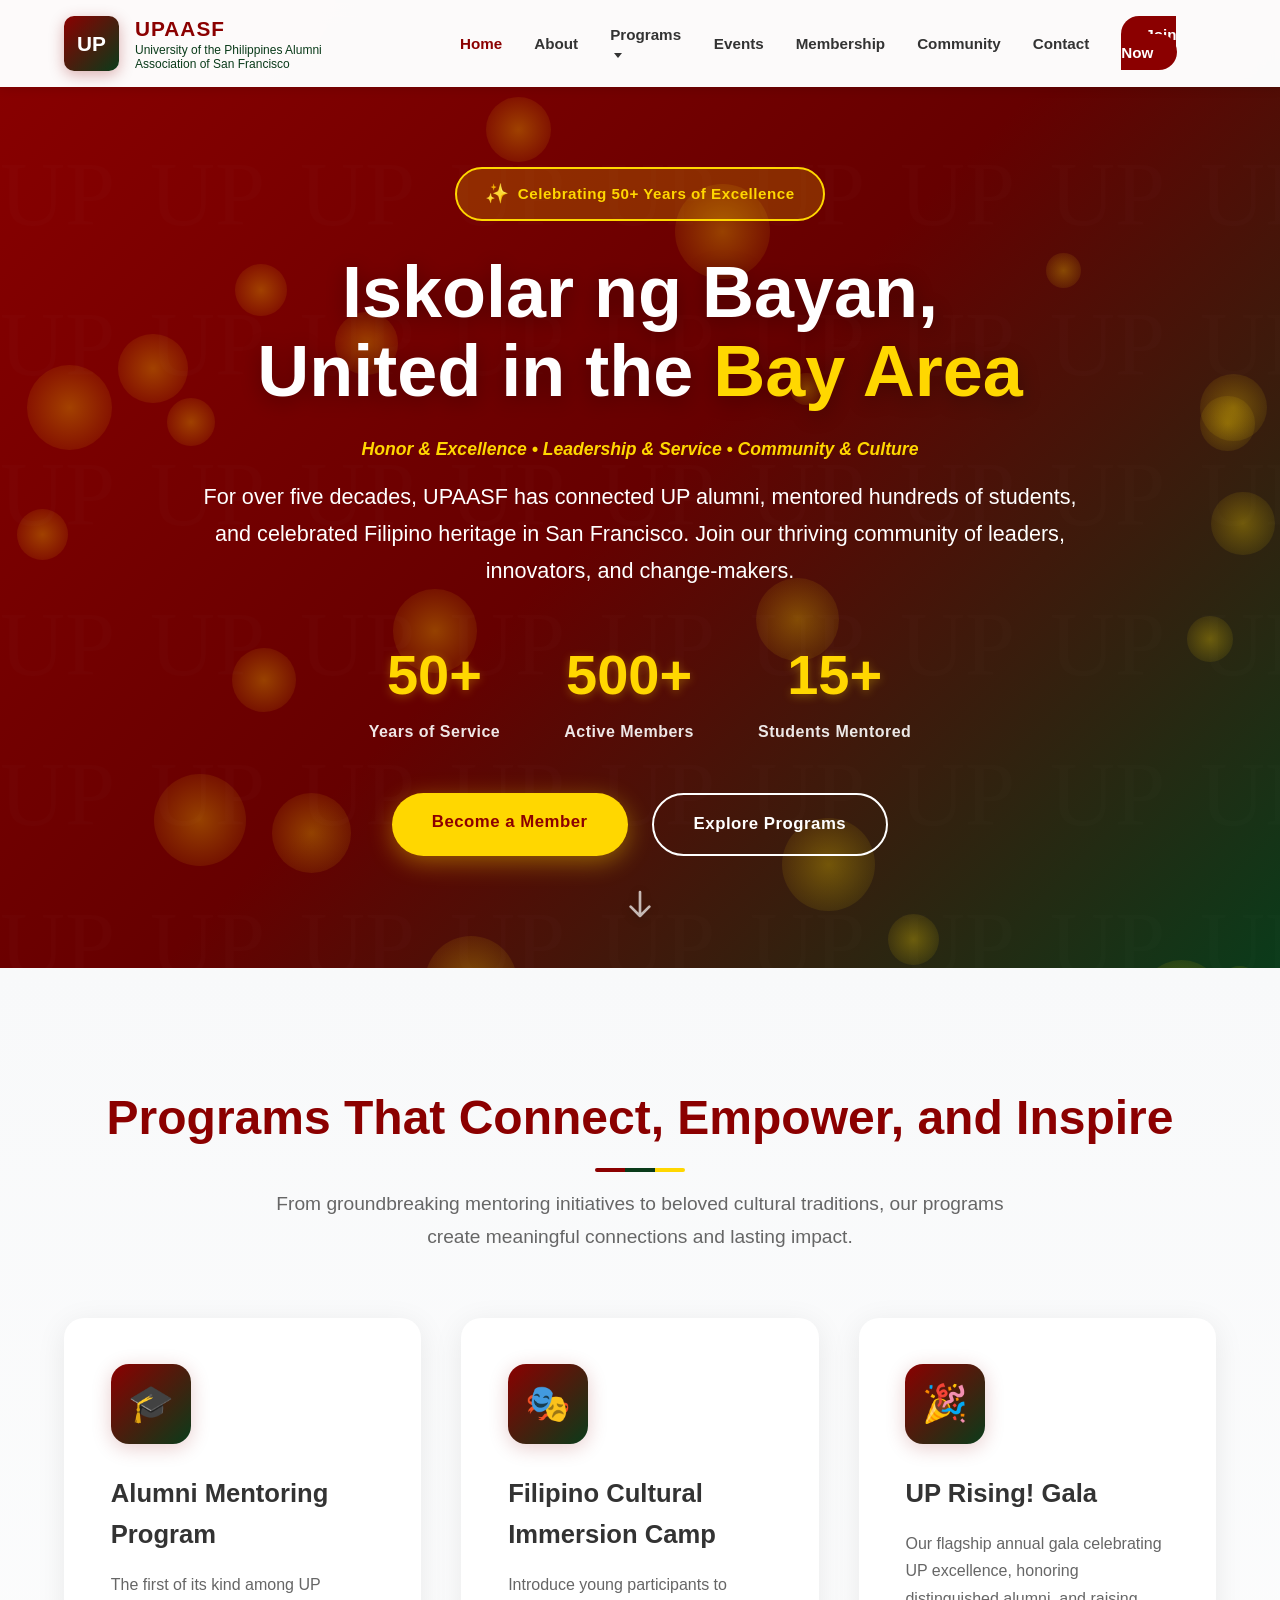
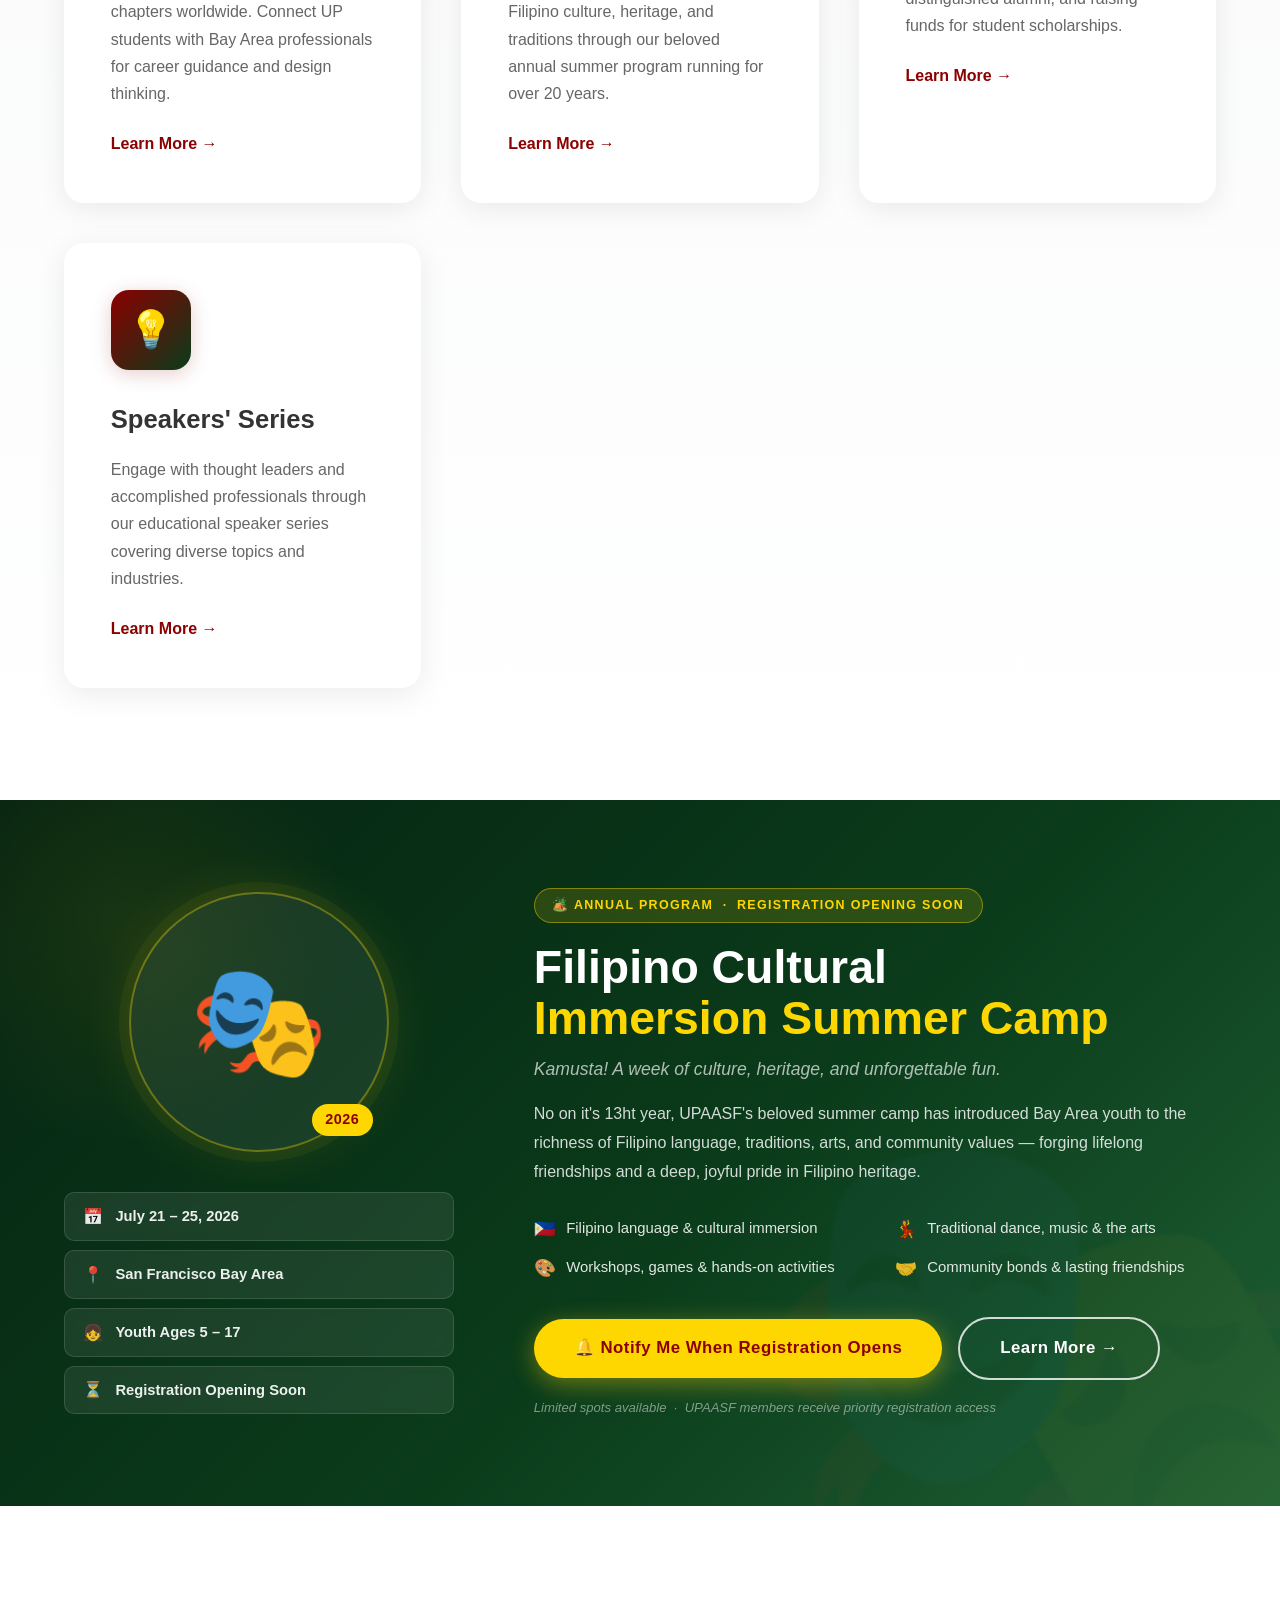
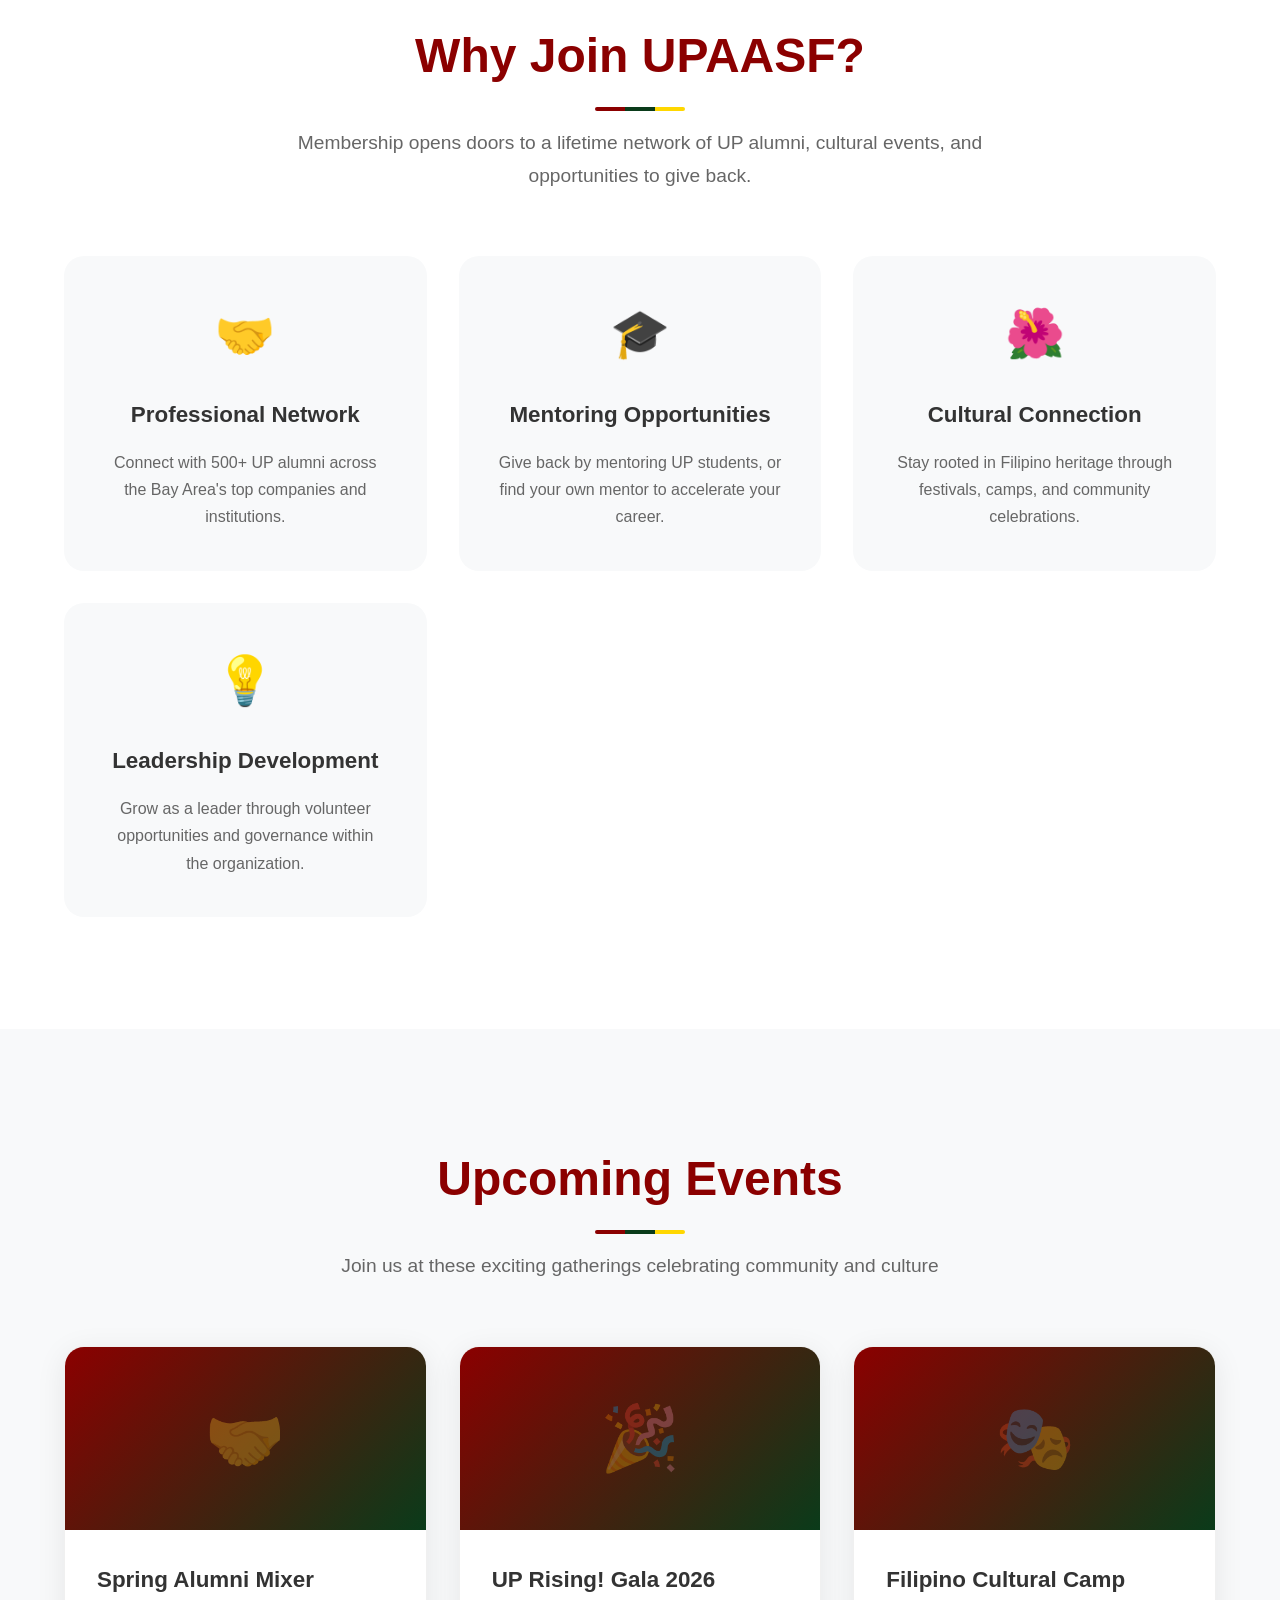
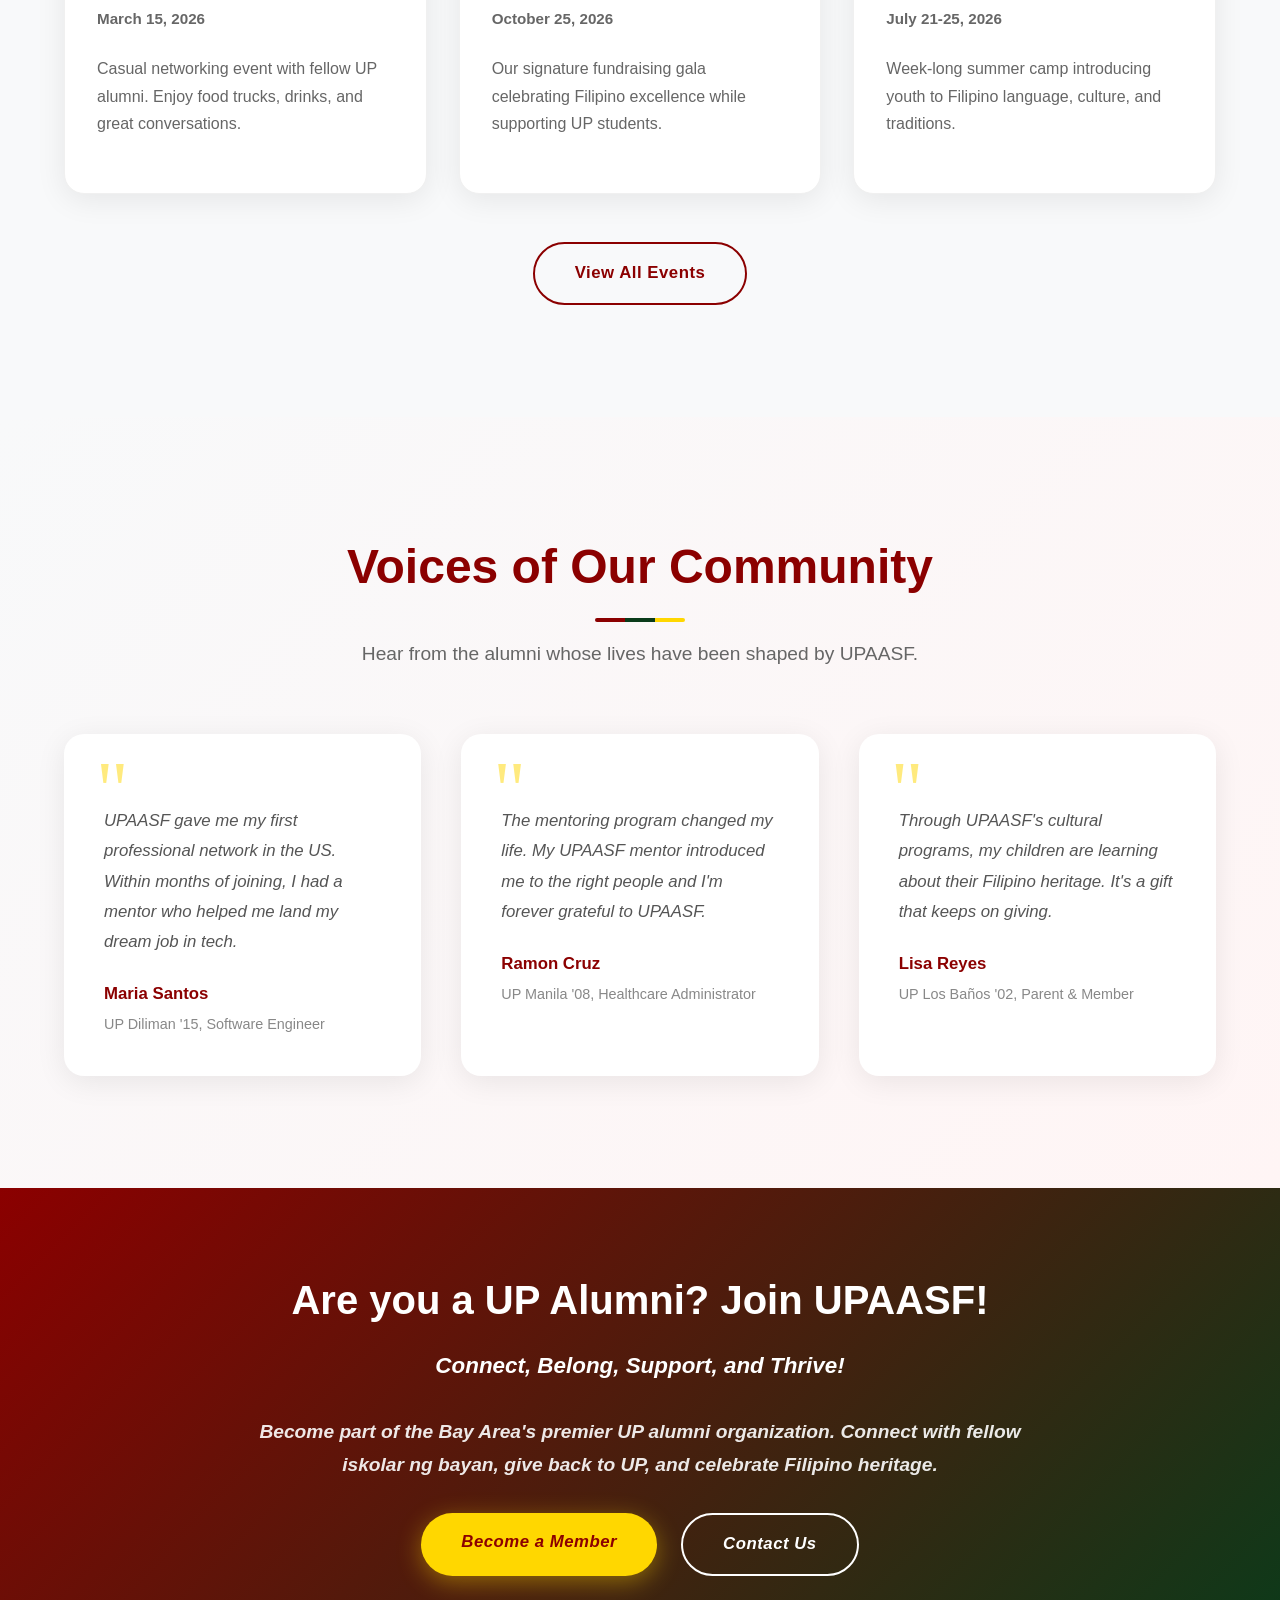
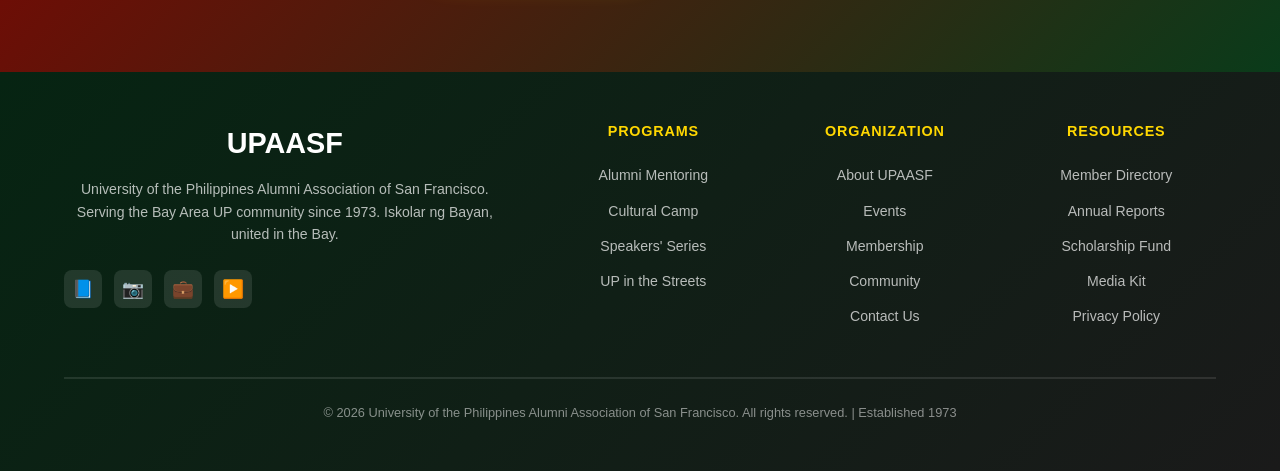
==== commit f4bc8e44: "Home page event spotlight Added a spotlight template section on the homepage.  Used the Summer Camp " ====
--- a/index.html
+++ b/index.html
@@ -516,6 +516,289 @@
 
             .scroll-indicator { display: none; }   /* No need to show on mobile */
         }
+
+        /* ============================================================
+        FEATURED EVENT SPOTLIGHT  — reusable promo section
+        To promote a different event: swap the emoji in ::before,
+        update .emblem-icon, .spotlight-details li, .spotlight-title,
+        .spotlight-body, .spotlight-highlights, and .spotlight-cta-row.
+        To hide when no spotlight is active: add display:none to the section.
+        ============================================================ */
+
+        .event-spotlight {
+            position: relative;
+            padding: 5.5rem 5%;
+            background: linear-gradient(
+                135deg,
+                var(--up-green-dark)  0%,
+                var(--up-green)       55%,
+                #1e6035             100%
+            );
+            overflow: hidden;
+        }
+
+        /* Watermark background icon — change emoji to match the event */
+        .event-spotlight::before {
+            content: var(--spotlight-watermark, '🎭'); /* fallback emoji if unset */
+            position: absolute;
+            font-size: 30rem;
+            right: -4rem;
+            bottom: -5rem;
+            opacity: 0.04;
+            pointer-events: none;
+            line-height: 1;
+            transform: rotate(-12deg);
+        }
+
+        /* Radial gold glow — top-left atmospheric accent */
+        .event-spotlight::after {
+            content: '';
+            position: absolute;
+            top: -100px;
+            left: -100px;
+            width: 450px;
+            height: 450px;
+            background: radial-gradient(circle, rgba(255,215,0,0.07) 0%, transparent 70%);
+            pointer-events: none;
+        }
+
+        .spotlight-inner {
+            position: relative;
+            z-index: 1;
+            max-width: 1400px;
+            margin: 0 auto;
+            display: grid;
+            grid-template-columns: 1fr 1.75fr;
+            gap: 5rem;
+            align-items: center;
+        }
+
+        /* ── Left: Visual panel ── */
+        .spotlight-visual {
+            display: flex;
+            flex-direction: column;
+            align-items: center;
+            gap: 2.5rem;
+        }
+
+        .spotlight-emblem {
+            position: relative;
+            width: 260px;
+            height: 260px;
+            border-radius: 50%;
+            background: rgba(255,255,255,0.07);
+            border: 2px solid rgba(255,215,0,0.35);
+            display: flex;
+            align-items: center;
+            justify-content: center;
+            box-shadow:
+                0 0 0 10px rgba(255,215,0,0.05),
+                0 0 55px rgba(255,215,0,0.12);
+            animation: spotlightPulse 3.5s ease-in-out infinite;
+        }
+
+        @keyframes spotlightPulse {
+            0%, 100% {
+                box-shadow: 0 0 0 10px rgba(255,215,0,0.05), 0 0 55px rgba(255,215,0,0.12);
+            }
+            50% {
+                box-shadow: 0 0 0 18px rgba(255,215,0,0.02), 0 0 75px rgba(255,215,0,0.22);
+            }
+        }
+
+        .emblem-icon::before {
+            content: var(--spotlight-watermark, '🎭');
+            font-size: 7rem;
+            line-height: 1;
+        }
+
+        /* Year badge inside the emblem circle */
+        .emblem-year {
+            position: absolute;
+            bottom: 14px;
+            right: 14px;
+            background: var(--up-gold);
+            color: var(--up-maroon);
+            font-size: 0.9rem;
+            font-weight: 900;
+            padding: 0.3rem 0.85rem;
+            border-radius: 20px;
+            letter-spacing: 0.5px;
+        }
+
+        /* Event detail pills (date, location, audience) */
+        .spotlight-details {
+            list-style: none;
+            width: 100%;
+            display: flex;
+            flex-direction: column;
+            gap: 0.6rem;
+        }
+
+        .spotlight-details li {
+            display: flex;
+            align-items: center;
+            gap: 0.8rem;
+            background: rgba(255,255,255,0.08);
+            border: 1px solid rgba(255,255,255,0.13);
+            padding: 0.65rem 1.1rem;
+            border-radius: 10px;
+            color: rgba(255,255,255,0.92);
+            font-size: 0.92rem;
+            font-weight: 600;
+            backdrop-filter: blur(4px);
+            -webkit-backdrop-filter: blur(4px);
+        }
+
+        .spotlight-details li .detail-icon {
+            font-size: 1rem;
+            flex-shrink: 0;
+        }
+
+        /* ── Right: Content panel ── */
+        .spotlight-content {
+            color: white;
+        }
+
+        /* Animated "Registration Opening Soon" eyebrow badge */
+        .spotlight-eyebrow {
+            display: inline-block;
+            background: rgba(255,215,0,0.14);
+            border: 1px solid rgba(255,215,0,0.42);
+            color: var(--up-gold);
+            padding: 0.4rem 1.1rem;
+            border-radius: 25px;
+            font-size: 0.78rem;
+            font-weight: 700;
+            letter-spacing: 1.3px;
+            text-transform: uppercase;
+            margin-bottom: 1.2rem;
+            animation: eyebrowGlow 2.8s ease-in-out infinite;
+        }
+
+        @keyframes eyebrowGlow {
+            0%, 100% { box-shadow: 0 0 0   0px rgba(255,215,0,0.0); }
+            50%       { box-shadow: 0 0 0   5px rgba(255,215,0,0.15); }
+        }
+
+        .spotlight-title {
+            font-size: 2.9rem;
+            font-weight: 900;
+            color: white;
+            line-height: 1.1;
+            margin-bottom: 0.65rem;
+        }
+
+        /* Colored word in the title */
+        .spotlight-title .title-accent {
+            color: var(--up-gold);
+        }
+
+        .spotlight-lead {
+            font-size: 1.1rem;
+            color: rgba(255,255,255,0.68);
+            font-style: italic;
+            margin-bottom: 1rem;
+        }
+
+        .spotlight-body {
+            font-size: 1rem;
+            color: rgba(255,255,255,0.82);
+            line-height: 1.82;
+            margin-bottom: 1.8rem;
+        }
+
+        /* Feature highlights — 2-column grid */
+        .spotlight-highlights {
+            list-style: none;
+            display: grid;
+            grid-template-columns: 1fr 1fr;
+            gap: 0.65rem 2.5rem;
+            margin-bottom: 2.2rem;
+        }
+
+        .spotlight-highlights li {
+            display: flex;
+            align-items: center;
+            gap: 0.65rem;
+            font-size: 0.93rem;
+            color: rgba(255,255,255,0.88);
+            font-weight: 500;
+        }
+
+        .spotlight-hi-icon {
+            font-size: 1.1rem;
+            flex-shrink: 0;
+        }
+
+        /* CTA button row */
+        .spotlight-cta-row {
+            display: flex;
+            gap: 1rem;
+            flex-wrap: wrap;
+            align-items: center;
+            margin-bottom: 1.1rem;
+        }
+
+        .spotlight-footnote {
+            font-size: 0.82rem;
+            color: rgba(255,255,255,0.48);
+            font-style: italic;
+        }
+
+        /* ── Responsive: tablet ── */
+        @media (max-width: 960px) {
+            .spotlight-inner {
+                grid-template-columns: 1fr;
+                gap: 2.5rem;
+            }
+            .spotlight-visual {
+                flex-direction: row;
+                flex-wrap: wrap;
+                justify-content: center;
+                gap: 2rem;
+            }
+            .spotlight-emblem {
+                width: 190px;
+                height: 190px;
+                flex-shrink: 0;
+            }
+            .emblem-icon { font-size: 5rem; }
+            .spotlight-details {
+                flex: 1;
+                min-width: 210px;
+            }
+            .spotlight-title { font-size: 2.3rem; }
+        }
+
+        /* ── Responsive: mobile ── */
+        @media (max-width: 600px) {
+            .event-spotlight { padding: 4rem 5%; }
+            .spotlight-highlights { grid-template-columns: 1fr; }
+            .spotlight-cta-row {
+                flex-direction: column;
+                align-items: stretch;
+            }
+            .spotlight-title { font-size: 1.85rem; }
+            .spotlight-emblem {
+                width: 160px;
+                height: 160px;
+            }
+            .emblem-icon { font-size: 4rem; }
+        }
+        
+        /* ── Spotlight CTA row: stack buttons vertically on mobile ── */
+        @media (max-width: 480px) {
+            .spotlight-cta-row {
+                flex-direction: column;
+                align-items: stretch;
+            }
+            .spotlight-cta-row > * {
+                width: 100%;
+                text-align: center;
+                justify-content: center;
+            }
+        }
     </style>
 </head>
 <body data-join-href="#join">
@@ -584,7 +867,7 @@
                     <div class="program-icon">🎭</div>
                     <h4>Filipino Cultural Immersion Camp</h4>
                     <p>Introduce young participants to Filipino culture, heritage, and traditions through our beloved annual summer program running for over 20 years.</p>
-                    <a href="./programs.html" class="program-link">Learn More →</a>
+                    <a href="#summer-camp-spotlight" class="program-link">Learn More →</a>
                 </div>
 
                 <div class="program-card fade-in">
@@ -603,6 +886,88 @@
             </div>
         </div>
     </section>
+
+    <!-- ==================== FEATURED EVENT SPOTLIGHT ====================
+        REUSABLE TEMPLATE — to promote a different event or program:
+        • Update the ::before emoji in CSS (.event-spotlight::before)
+        • Swap .emblem-icon text
+        • Update .spotlight-details li items (date, location, audience)
+        • Change .spotlight-eyebrow text
+        • Update .spotlight-title and .title-accent
+        • Edit .spotlight-lead, .spotlight-body, .spotlight-highlights
+        • Point .spotlight-cta-row links to the correct pages
+        To deactivate the spotlight: add  style="display:none;"  to the <section>.
+        ==================================================================== -->
+    <section class="event-spotlight fade-in" id="summer-camp-spotlight" style="--spotlight-watermark: '🎭'" aria-label="Featured Event: 2026 Filipino Cultural Summer Camp">
+        <div class="spotlight-inner">
+
+            <!-- ── Left: Emblem + Key Details ── -->
+            <div class="spotlight-visual">
+                <div class="spotlight-emblem">
+                    <div class="emblem-icon" aria-hidden="true"></div>
+                    <div class="emblem-year">2026</div>
+                </div>
+
+                <ul class="spotlight-details" aria-label="Event details">
+                    <li><span class="detail-icon" aria-hidden="true">📅</span><span>July 21 – 25, 2026</span></li>
+                    <li><span class="detail-icon" aria-hidden="true">📍</span><span>San Francisco Bay Area</span></li>
+                    <li><span class="detail-icon" aria-hidden="true">👧</span><span>Youth Ages 5 – 17</span></li>
+                    <li><span class="detail-icon" aria-hidden="true">⏳</span><span>Registration Opening Soon</span></li>
+                </ul>
+            </div>
+
+            <!-- ── Right: Headline, Description, CTAs ── -->
+            <div class="spotlight-content">
+                <span class="spotlight-eyebrow">🏕️ Annual Program &nbsp;·&nbsp; Registration Opening Soon</span>
+
+                <h3 class="spotlight-title">
+                    Filipino Cultural<br>
+                    <span class="title-accent">Immersion Summer Camp</span>
+                </h3>
+                <p class="spotlight-lead">Kamusta! A week of culture, heritage, and unforgettable fun.</p>
+                <p class="spotlight-body">
+                    No on it's 13ht year, UPAASF's beloved summer camp has introduced Bay Area youth to the
+                    richness of Filipino language, traditions, arts, and community values — forging
+                    lifelong friendships and a deep, joyful pride in Filipino heritage.
+                </p>
+
+                <ul class="spotlight-highlights" aria-label="Program highlights">
+                    <li>
+                        <span class="spotlight-hi-icon" aria-hidden="true">🇵🇭</span>
+                        <span>Filipino language &amp; cultural immersion</span>
+                    </li>
+                    <li>
+                        <span class="spotlight-hi-icon" aria-hidden="true">💃</span>
+                        <span>Traditional dance, music &amp; the arts</span>
+                    </li>
+                    <li>
+                        <span class="spotlight-hi-icon" aria-hidden="true">🎨</span>
+                        <span>Workshops, games &amp; hands-on activities</span>
+                    </li>
+                    <li>
+                        <span class="spotlight-hi-icon" aria-hidden="true">🤝</span>
+                        <span>Community bonds &amp; lasting friendships</span>
+                    </li>
+                </ul>
+
+                <div class="spotlight-cta-row">
+                    <!-- Primary CTA: link to a registration/notify form — update href when form is ready -->
+                    <a href="./contact.html?ref=summer-camp-2026" class="btn btn-gold">
+                        🔔 Notify Me When Registration Opens
+                    </a>
+                    <!-- Secondary CTA: links to the Cultural Camp section on programs.html -->
+                    <a href="./programs.html#cultural-camp" class="btn btn-outline-white">
+                        Learn More →
+                    </a>
+                </div>
+
+                <p class="spotlight-footnote">
+                    Limited spots available &nbsp;·&nbsp; UPAASF members receive priority registration access
+                </p>
+            </div>
+
+        </div>
+    </section>    
 
     <!-- ==================== BENEFITS ==================== -->
     <section class="benefits-section" id="membership">
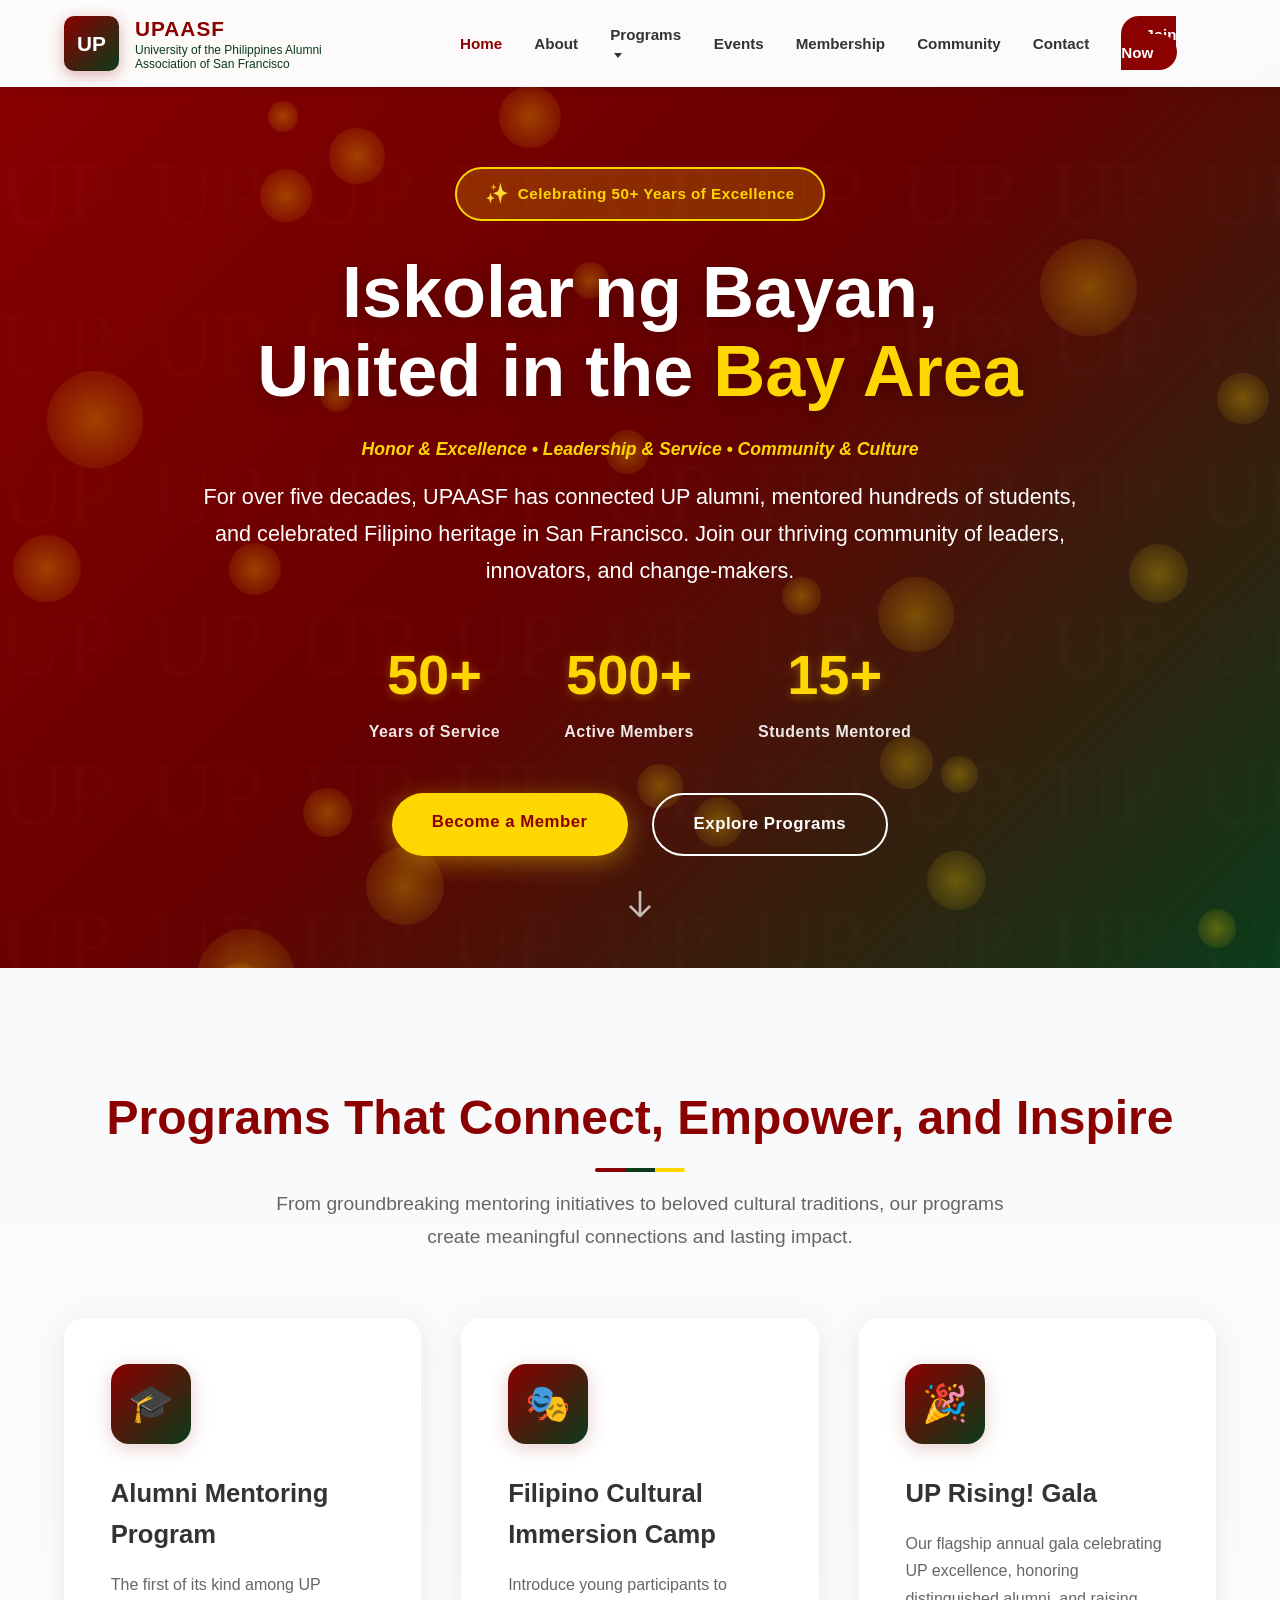
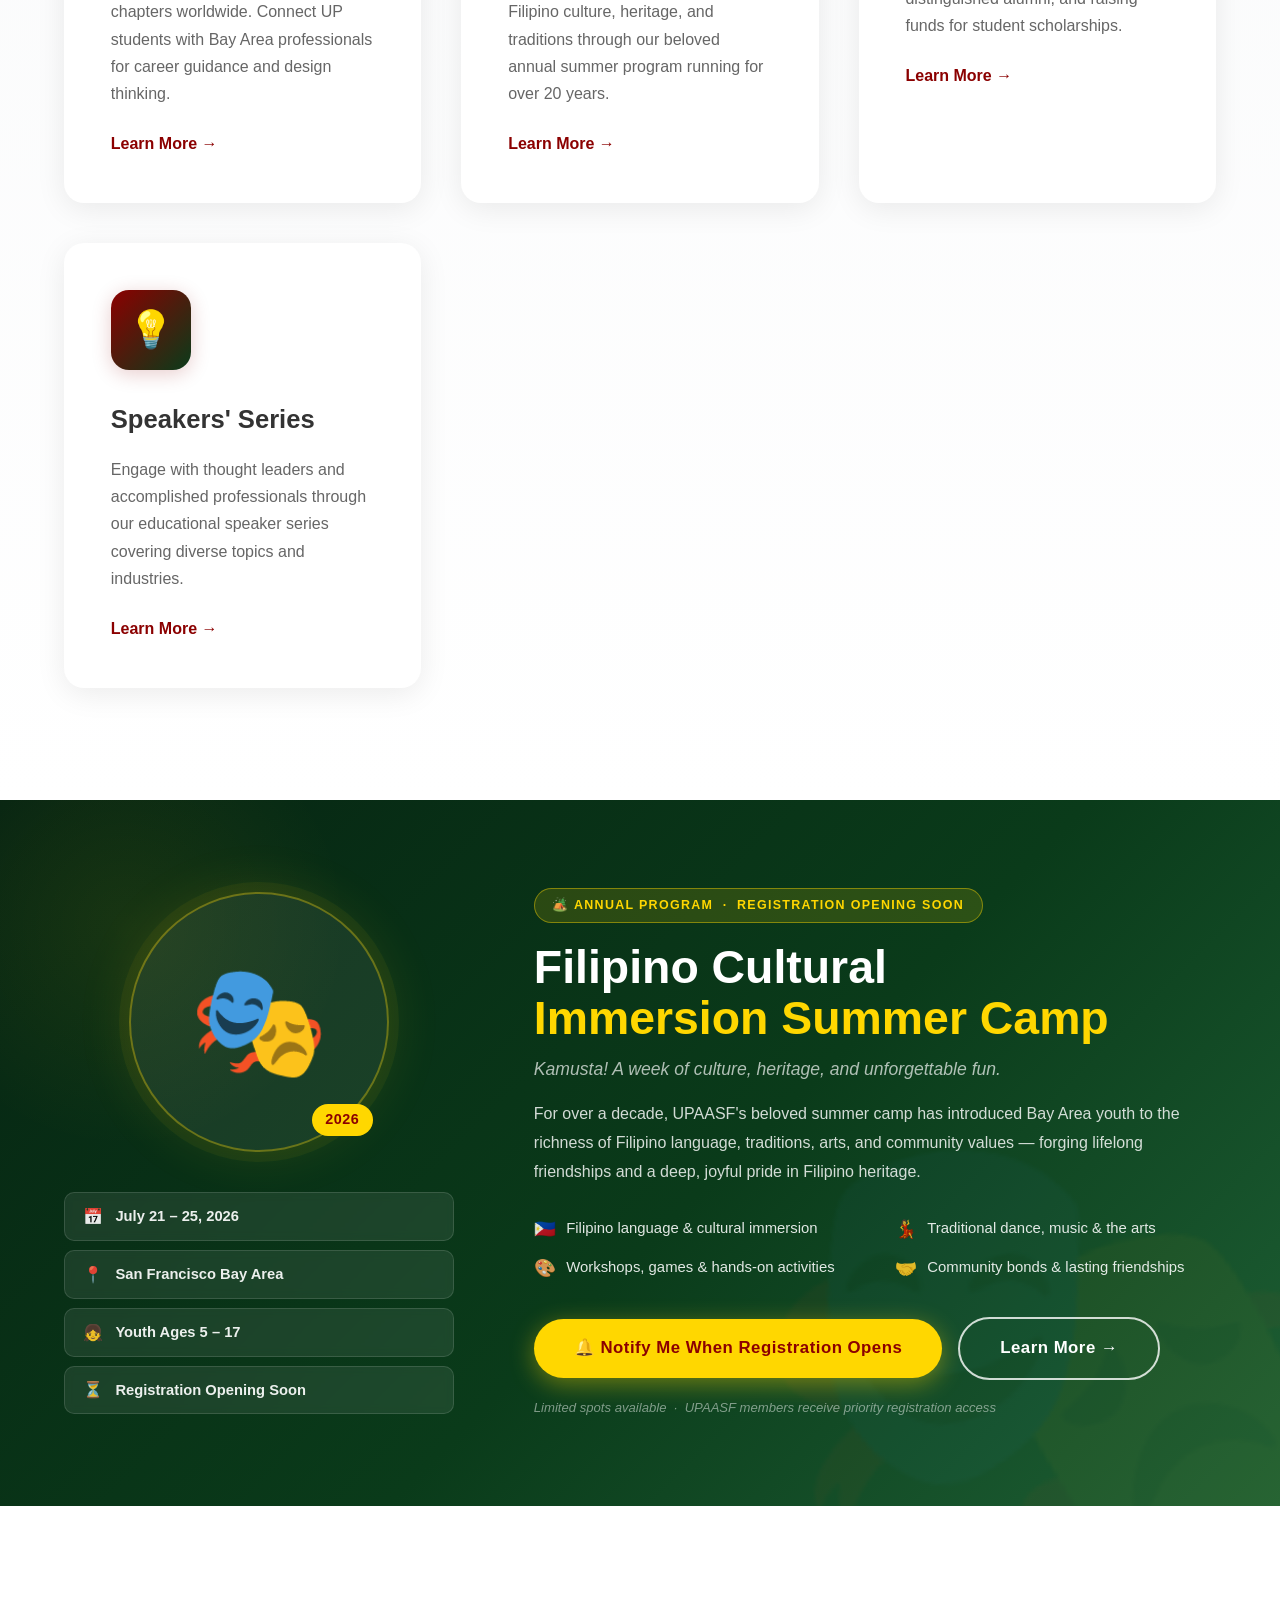
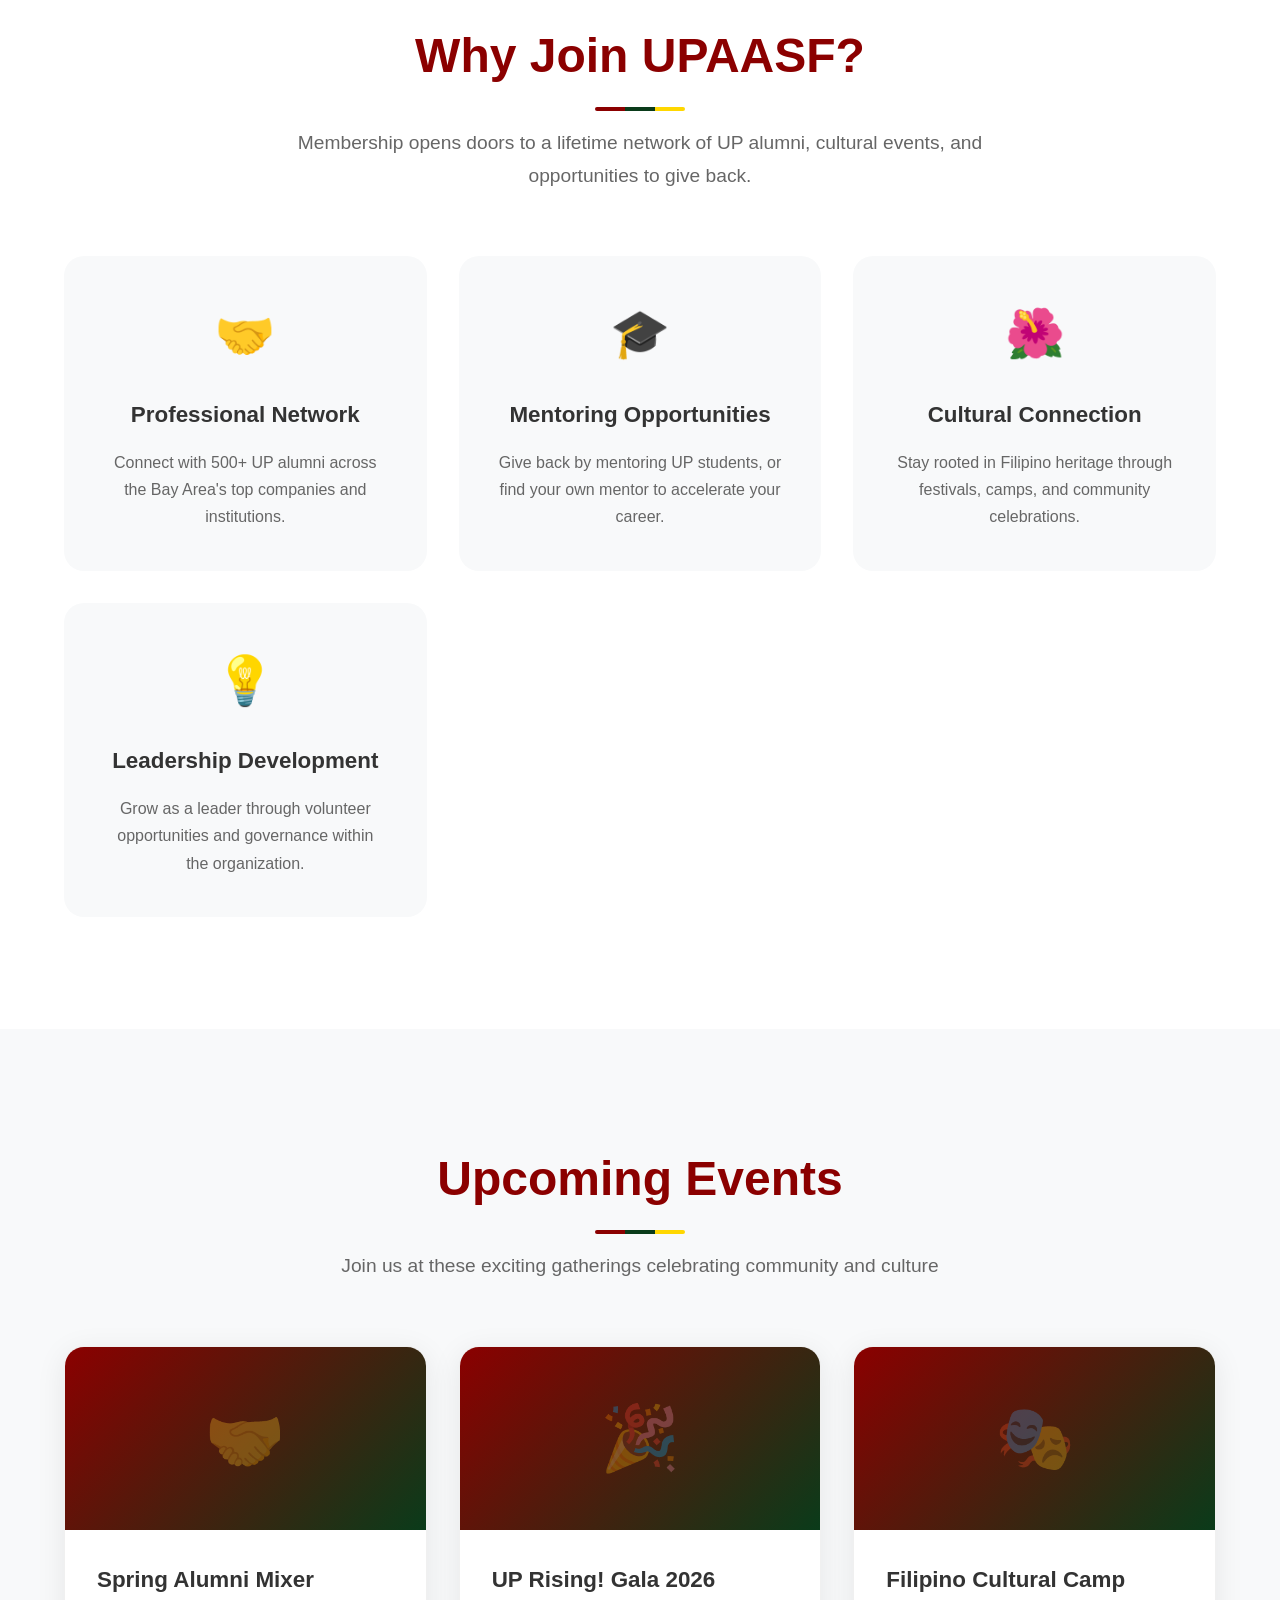
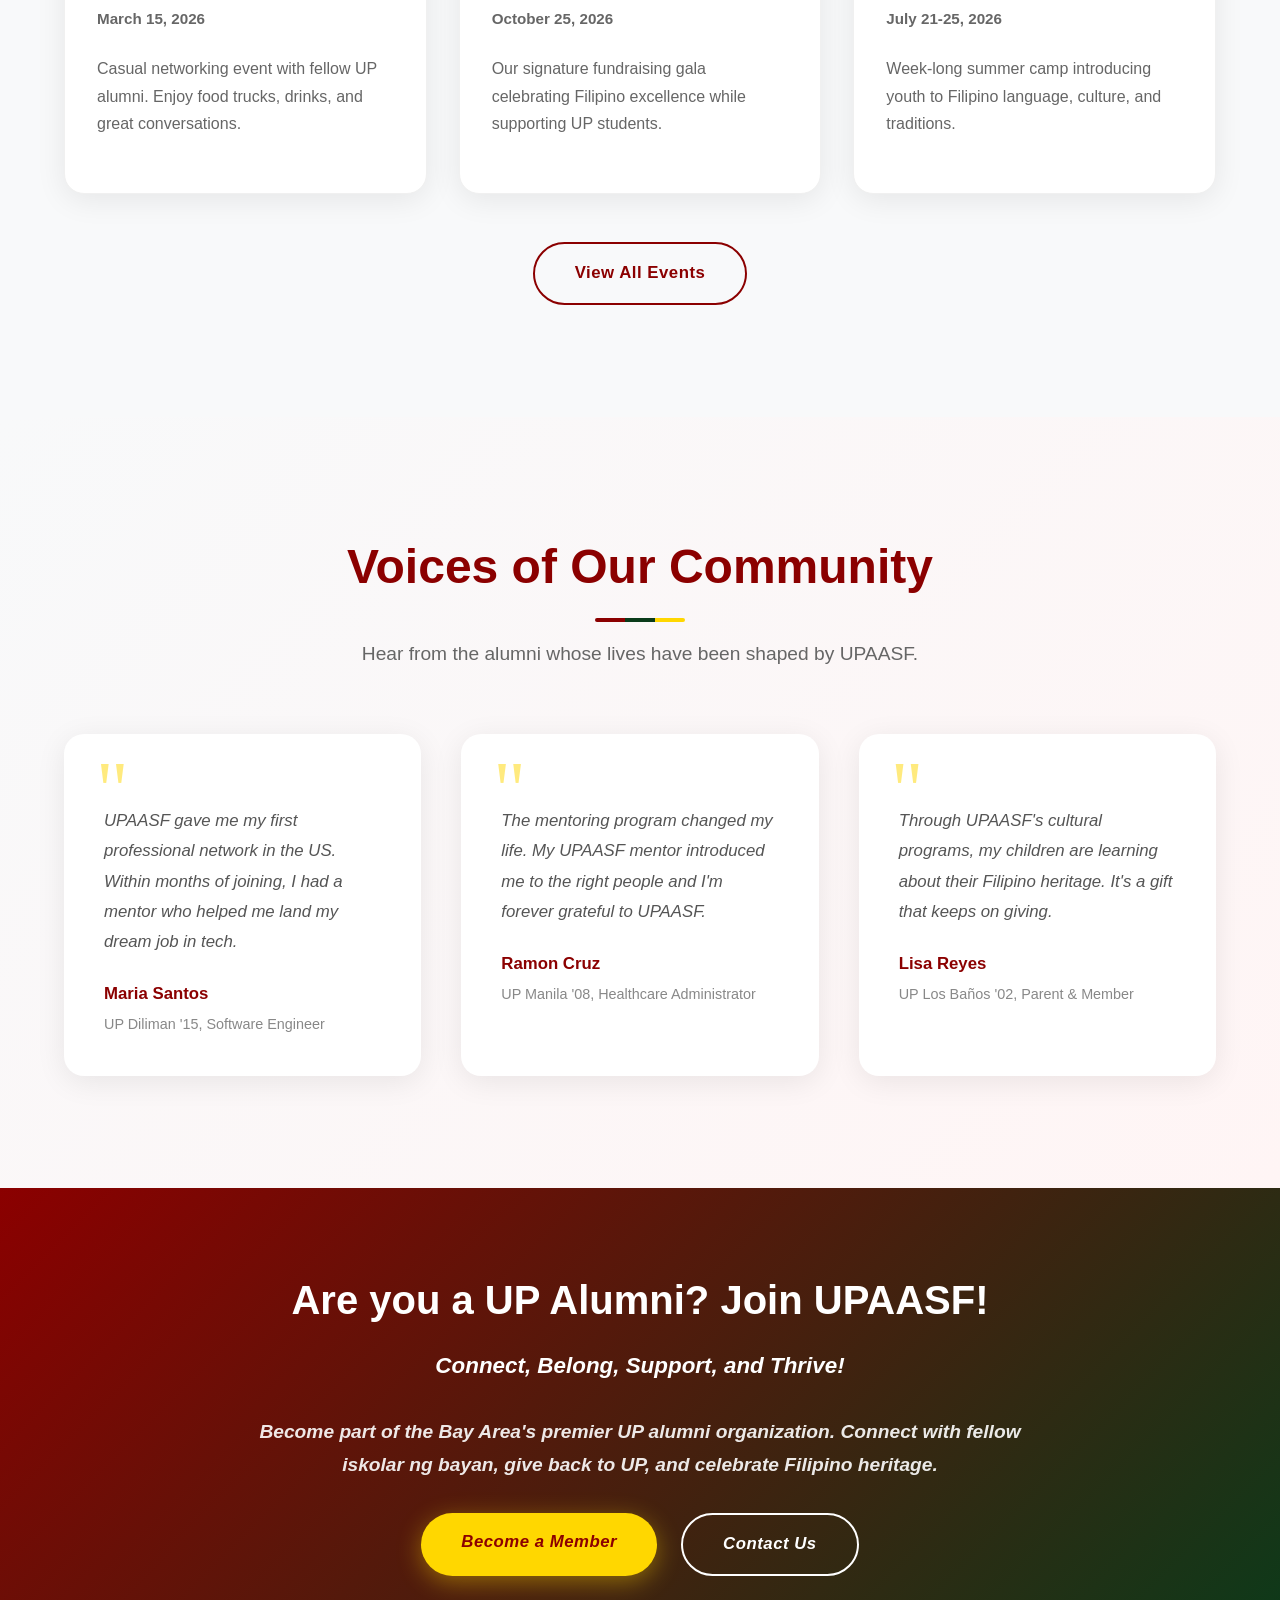
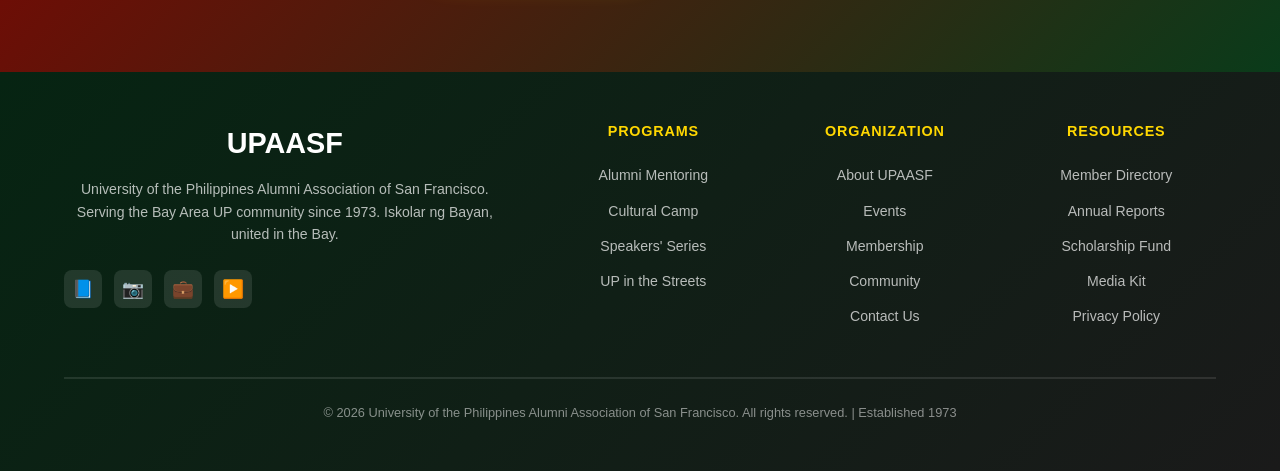
==== commit 5a360b61: "Monir text content fix Just fix some text on the page." ====
--- a/index.html
+++ b/index.html
@@ -926,7 +926,7 @@
                 </h3>
                 <p class="spotlight-lead">Kamusta! A week of culture, heritage, and unforgettable fun.</p>
                 <p class="spotlight-body">
-                    No on it's 13ht year, UPAASF's beloved summer camp has introduced Bay Area youth to the
+                    For over a decade, UPAASF's beloved summer camp has introduced Bay Area youth to the
                     richness of Filipino language, traditions, arts, and community values — forging
                     lifelong friendships and a deep, joyful pride in Filipino heritage.
                 </p>
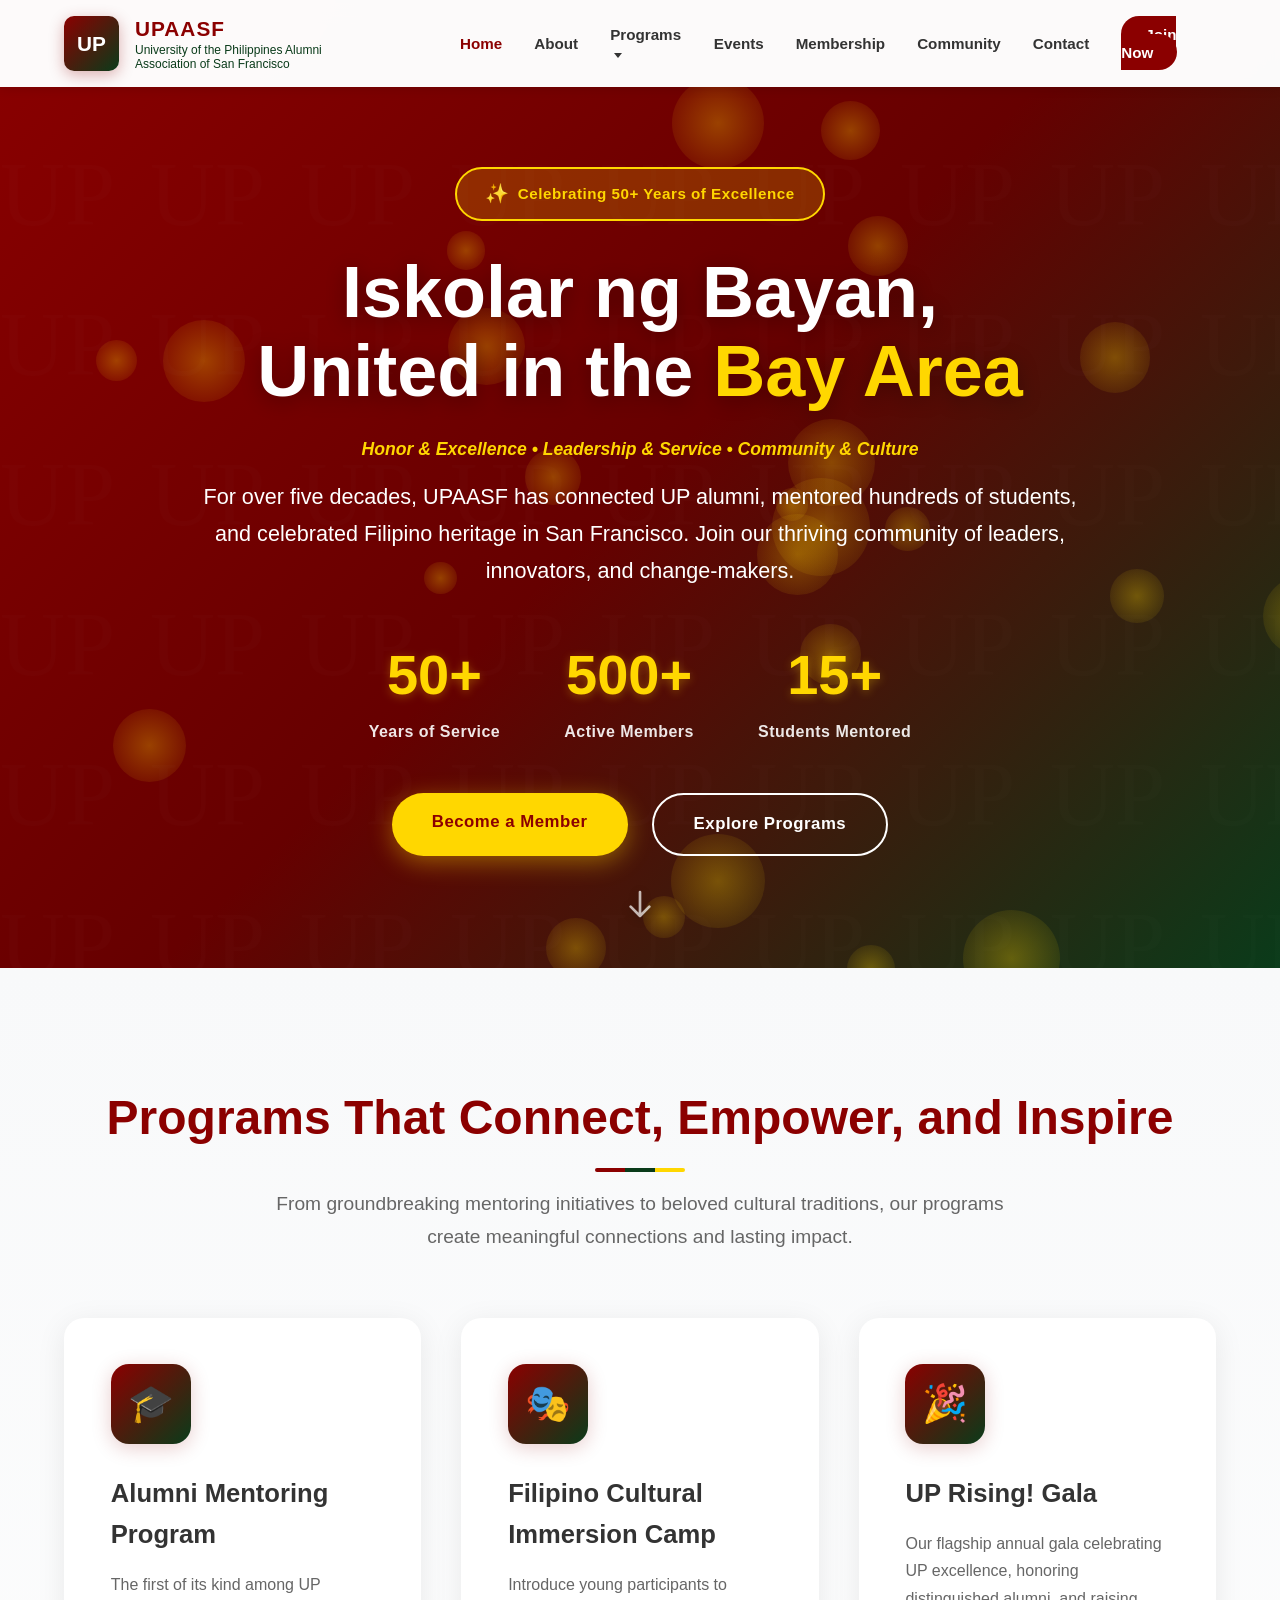
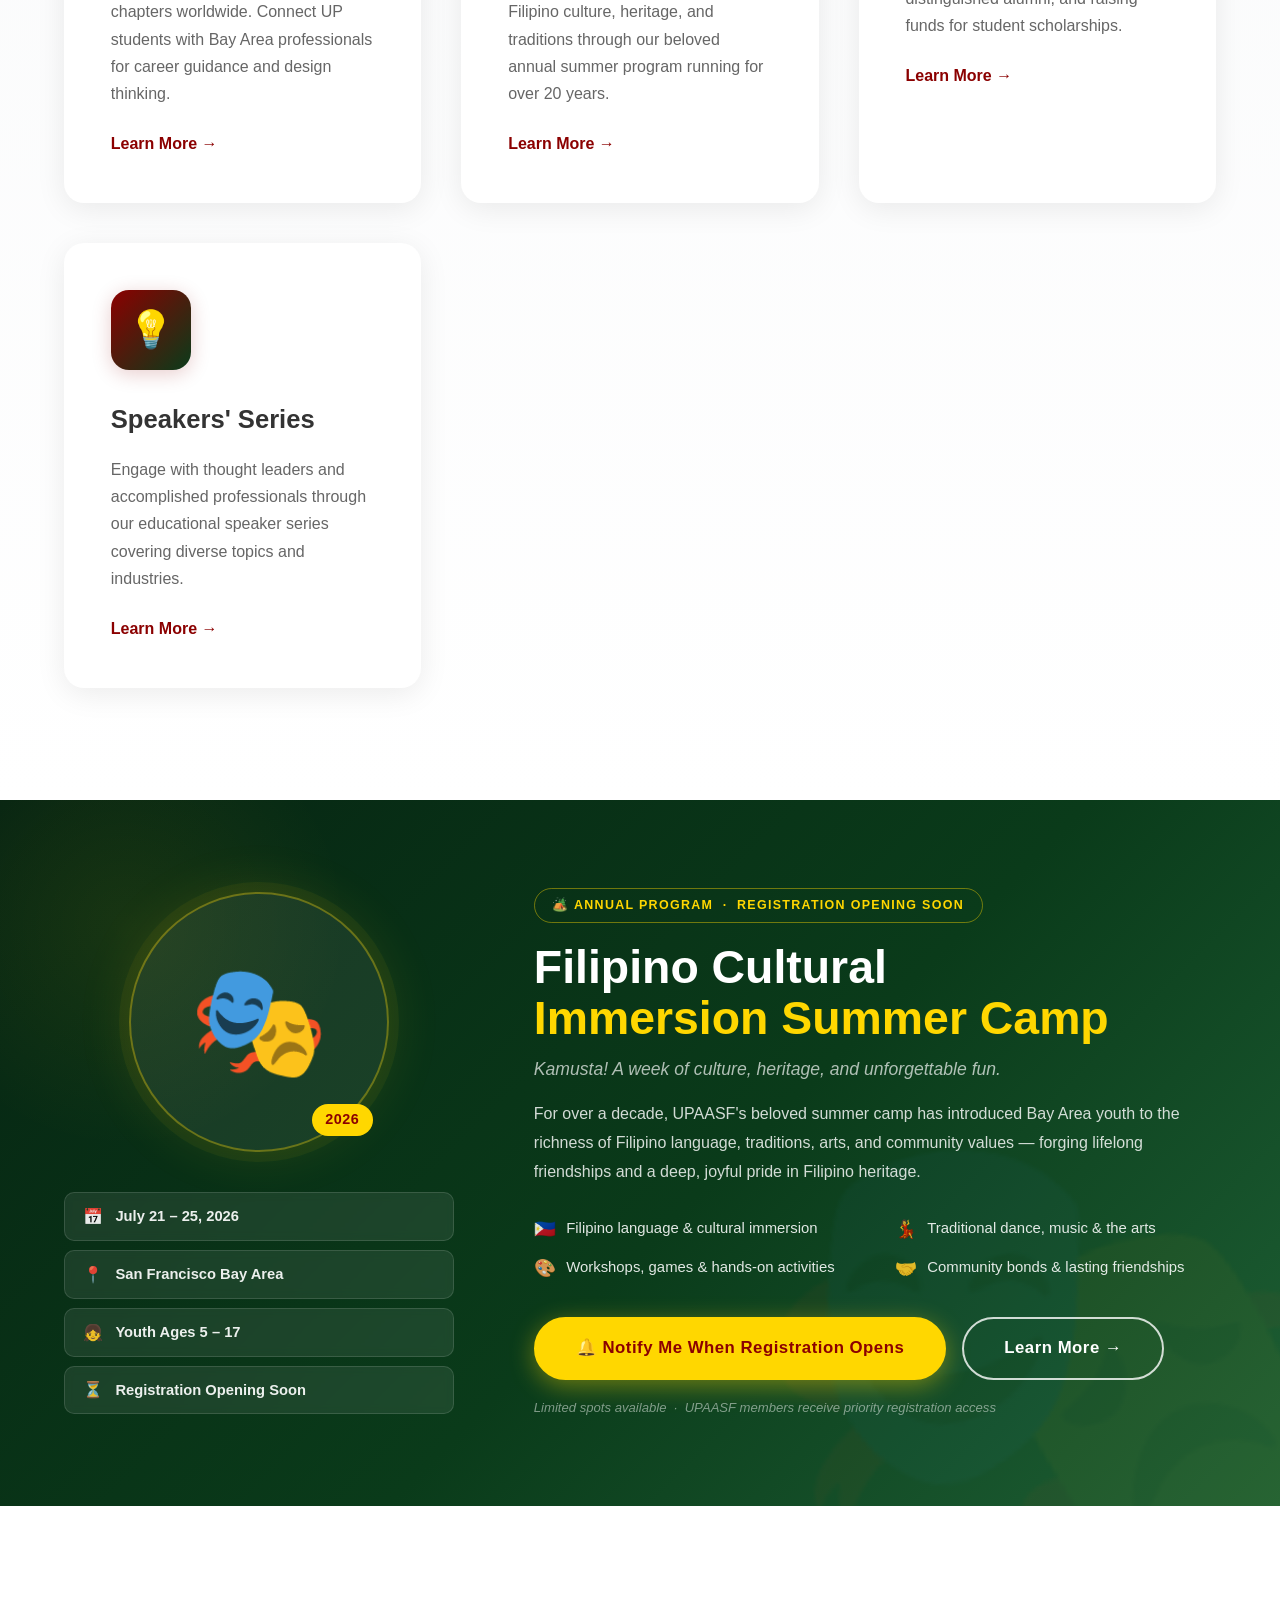
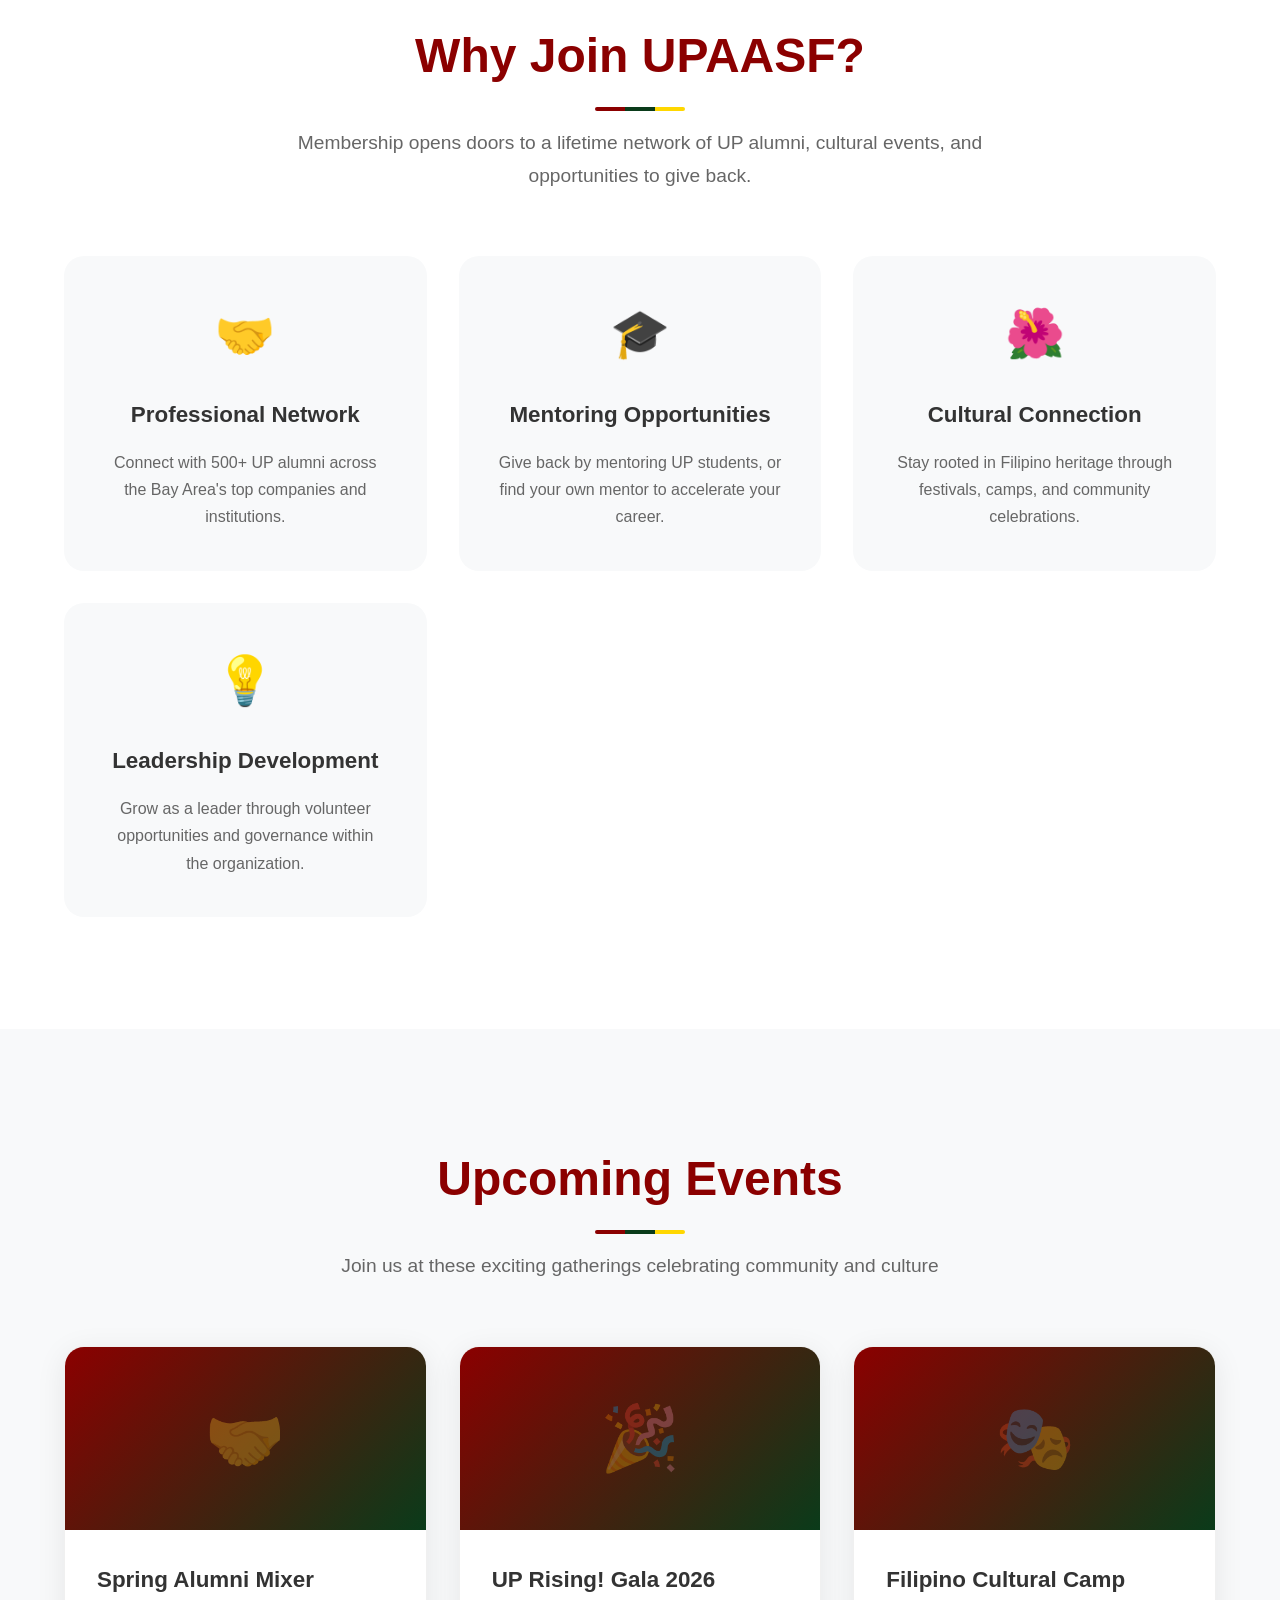
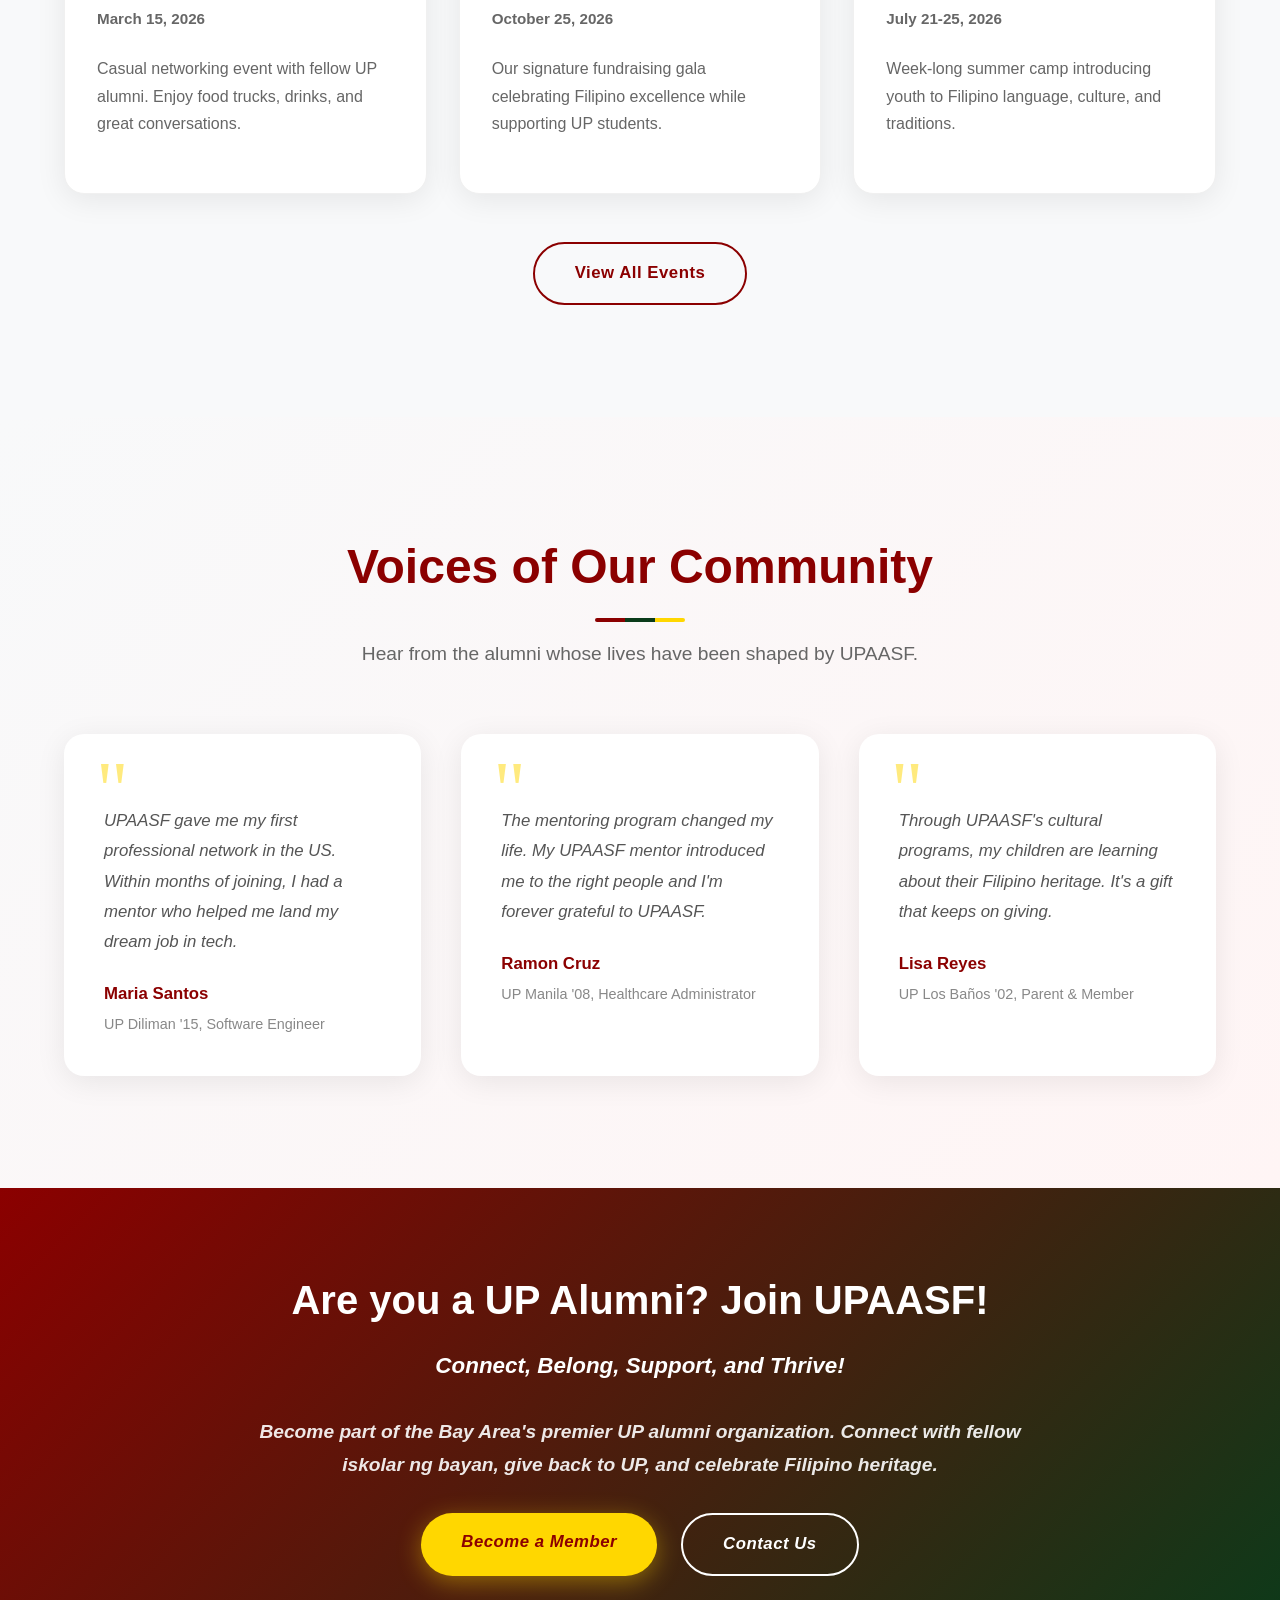
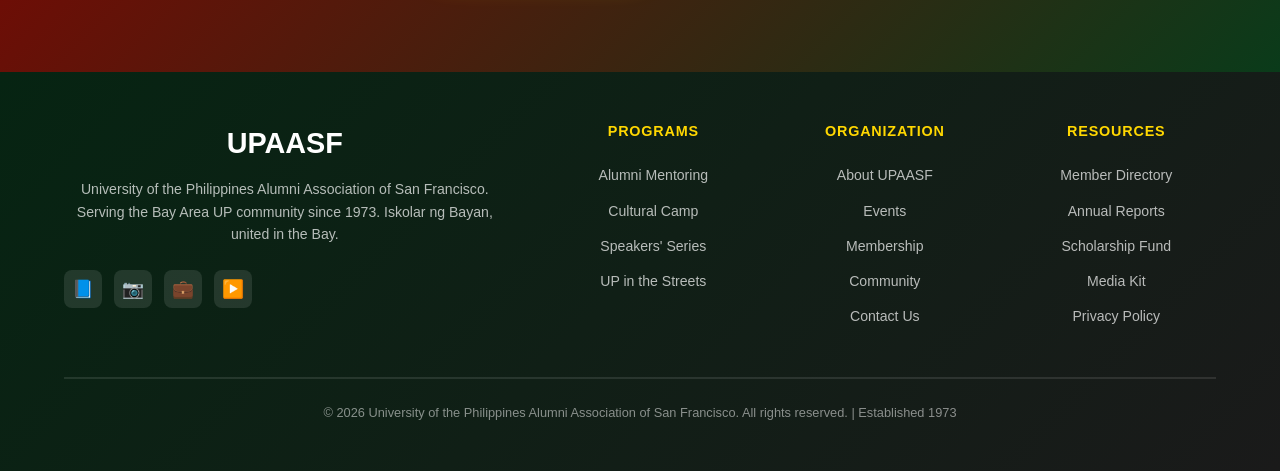
==== commit 37f7bc87: "Add color schemes for spotlight section Added several color scheme options for the spotlight section" ====
--- a/index.html
+++ b/index.html
@@ -80,15 +80,6 @@
             z-index: 2;
             position: relative;
             color: white;
-
-            /*
-            position: relative;
-            z-index: 2;
-            text-align: center;
-            color: white;
-            max-width: 1200px;
-            padding: 2rem;
-            */
         }
 
         .hero-badge {
@@ -526,15 +517,229 @@
         ============================================================ */
 
         .event-spotlight {
+            --spot-rgb-white:       255,255,255;
+            --spot-rgb-gold:        255,215,0;
+        
+            /* Default color scheme -- Green */
+            --spot-modifier-name:   'Default Green';
+
+            /* Background */
+            --spot-bg-from:         var(--up-green-dark);
+            --spot-bg-mid:          var(--up-green);
+            --spot-bg-to:           #1e6035;
+
+            --spot-rgba-color:      var(--spot-rgb-gold);                 /* Use this as the rgb color base for rgba() */
+
+            /* Emblem circle */
+            --spot-emblem-bg:       rgba(255,255,255,0.07);
+            --spot-emblem-border:   rgba(255,215,0,0.35);
+
+            --spot-emblem-text-color: var(--up-maroon);
+
+            /* Year badge on emblem */
+            --spot-year-bg:         var(--up-gold);
+            --spot-year-color:      var(--up-maroon);
+
+            /* Detail pills (date, location, audience) */
+            --spot-detail-bg:       rgba(255,255,255,0.08);
+            --spot-detail-border:   rgba(255,255,255,0.13);
+            --spot-detail-color:    rgba(255,255,255,0.92);
+
+            /* Eyebrow badge */
+            --spot-eyebrow-bg:      rgba(var(--rgb-gold), 0.14);
+            --spot-eyebrow-border:  rgba(255,215,0,0.42);
+            --spot-eyebrow-color:   var(--up-gold);
+
+            /* Text */
+            --spot-title-color:       white;
+            --spot-accent-color:      var(--up-gold);     /* title-accent span */
+            --spot-lead-color:        rgba(255, 255, 255, 0.68);
+            --spot-body-color:        rgba(255, 255, 255, 0.82);
+            --spot-highlight-color:   rgba(255, 255, 255, 0.88);
+            --spot-footnote-color:    rgba(255, 255, 255, 0.48);            
+
+            /* Primary button — gold filled */
+            --spot-btn-primary-bg:           var(--up-gold);
+            --spot-btn-primary-color:        var(--up-maroon);
+            --spot-btn-primary-border:       var(--up-gold);
+            --spot-btn-primary-bg-hover:     var(--up-gold-dark);
+            --spot-btn-primary-border-hover: var(--up-gold-dark);
+            --spot-btn-primary-shadow:       0 6px 25px var(--up-gold-glow);
+            --spot-btn-primary-shadow-hover: 0 8px 35px rgba(255,215,0,0.5);
+
+            /* Secondary button — white outline */
+            --spot-btn-secondary-bg:           transparent;
+            --spot-btn-secondary-color:        white;
+            --spot-btn-secondary-border:       rgba(255,255,255,0.8);
+            --spot-btn-secondary-bg-hover:     rgba(255,255,255,0.1);
+            --spot-btn-secondary-border-hover: white;            
+
             position: relative;
             padding: 5.5rem 5%;
             background: linear-gradient(
                 135deg,
-                var(--up-green-dark)  0%,
-                var(--up-green)       55%,
-                #1e6035             100%
+                var(--spot-bg-from)	   0%,
+                var(--spot-bg-mid)	  55%,
+                var(--spot-bg-to)	 100%
             );
             overflow: hidden;
+        }
+
+        /* ── Maroon modifier ── */
+        .event-spotlight--maroon {
+            --spot-modifier-name:   'MAROON';
+
+            --spot-bg-from:     var(--up-maroon-dark);
+            --spot-bg-mid:      var(--up-maroon);
+            --spot-bg-to:       #a00000;
+        }
+
+        /* ── Gold modiffier ── */
+        .event-spotlight--gold {
+            --spot-modifier-name:     'GOLD';
+
+            --spot-bg-from:           #3d1a00;
+            --spot-bg-mid:            #6b3200;
+            --spot-bg-to:             #8a4500;
+
+            --spot-emblem-bg:         rgba(255, 215, 0, 0.12);
+            --spot-emblem-border:     rgba(255, 215, 0, 0.50);
+
+            --spot-year-bg:           var(--up-gold);
+            --spot-year-color:        #3d1a00;
+
+            --spot-detail-bg:         rgba(255, 215, 0, 0.10);
+            --spot-detail-border:     rgba(255, 215, 0, 0.25);
+            --spot-detail-color:      var(--up-gold);
+
+            --spot-eyebrow-bg:        rgba(255, 215, 0, 0.15);
+            --spot-eyebrow-border:    rgba(255, 215, 0, 0.45);
+            --spot-eyebrow-color:     var(--up-gold);
+
+            --spot-title-color:       white;
+            --spot-accent-color:      var(--up-gold);
+            --spot-lead-color:        rgba(255, 255, 255, 0.68);
+            --spot-body-color:        rgba(255, 255, 255, 0.85);
+            --spot-highlight-color:   rgba(255, 255, 255, 0.90);
+            --spot-footnote-color:    rgba(255, 255, 255, 0.40);
+
+            --spot-btn-primary-bg:           var(--up-gold);
+            --spot-btn-primary-color:        #3d1a00;
+            --spot-btn-primary-border:       var(--up-gold);
+            --spot-btn-primary-bg-hover:     var(--up-gold-dark);
+            --spot-btn-primary-border-hover: var(--up-gold-dark);
+            --spot-btn-primary-shadow:       0 6px 25px var(--up-gold-glow);
+            --spot-btn-primary-shadow-hover: 0 8px 35px rgba(255, 215, 0, 0.5);
+
+            --spot-btn-secondary-bg:           transparent;
+            --spot-btn-secondary-color:        var(--up-gold);
+            --spot-btn-secondary-border:       rgba(255, 215, 0, 0.60);
+            --spot-btn-secondary-bg-hover:     rgba(255, 215, 0, 0.10);
+            --spot-btn-secondary-border-hover: var(--up-gold);
+        }
+
+        /* ── Cream / Maroon modifier ── */
+        .event-spotlight--cream-maroon {
+            --spot-modifier-name:     'CREAM - MAROON';
+
+            --spot-bg-from:           #fdf6e3;
+            --spot-bg-mid:            #fef9f0;
+            --spot-bg-to:             #ffffff;
+
+            --spot-emblem-bg:         rgba(139, 0, 0, 0.06);
+            --spot-emblem-border:     rgba(139, 0, 0, 0.25);
+
+            --spot-year-bg:           var(--up-maroon);
+            --spot-year-color:        white;
+
+            --spot-detail-bg:         rgba(139, 0, 0, 0.05);
+            --spot-detail-border:     rgba(139, 0, 0, 0.15);
+            --spot-detail-color:      #5a0f0f;
+
+            --spot-eyebrow-bg:        rgba(139, 0, 0, 0.08);
+            --spot-eyebrow-border:    rgba(139, 0, 0, 0.25);
+            --spot-eyebrow-color:     var(--up-maroon);
+
+            --spot-title-color:       var(--up-maroon);
+            --spot-accent-color:      var(--up-green);
+            --spot-lead-color:        #888;
+            --spot-body-color:        #555;
+            --spot-highlight-color:   #444;
+            --spot-footnote-color:    #999;
+
+            --spot-btn-primary-bg:           var(--up-maroon);
+            --spot-btn-primary-color:        white;
+            --spot-btn-primary-border:       var(--up-maroon);
+            --spot-btn-primary-bg-hover:     var(--up-maroon-dark);
+            --spot-btn-primary-border-hover: var(--up-maroon-dark);
+            --spot-btn-primary-shadow:       0 6px 25px var(--up-maroon-glow);
+            --spot-btn-primary-shadow-hover: 0 8px 35px rgba(139, 0, 0, 0.4);
+
+            --spot-btn-secondary-bg:           transparent;
+            --spot-btn-secondary-color:        var(--up-maroon);
+            --spot-btn-secondary-border:       rgba(139, 0, 0, 0.5);
+            --spot-btn-secondary-bg-hover:     rgba(139, 0, 0, 0.06);
+            --spot-btn-secondary-border-hover: var(--up-maroon);
+        }
+        
+        /* ── Green-to-Maroon gradient + Gold accents ── */
+        .event-spotlight--green-maroon-gradient {
+            --spot-modifier-name:     'GRENN-TO-MAROON GRADIENT + GOLD';
+
+            --spot-bg-from:           #062412;
+            --spot-bg-mid:            #3d1500;
+            --spot-bg-to:             #6b2800;
+
+            --spot-emblem-bg:         rgba(255, 215, 0, 0.10);
+            --spot-emblem-border:     rgba(255, 215, 0, 0.45);
+
+            --spot-year-bg:           var(--up-gold);
+            --spot-year-color:        #062412;
+
+            --spot-detail-bg:         rgba(255, 215, 0, 0.09);
+            --spot-detail-border:     rgba(255, 215, 0, 0.23);
+            --spot-detail-color:      var(--up-gold);
+
+            --spot-eyebrow-bg:        rgba(255, 215, 0, 0.13);
+            --spot-eyebrow-border:    rgba(255, 215, 0, 0.40);
+            --spot-eyebrow-color:     var(--up-gold);
+
+            --spot-title-color:       white;
+            --spot-accent-color:      var(--up-gold);
+            --spot-lead-color:        rgba(255, 255, 255, 0.68);
+            --spot-body-color:        rgba(255, 255, 255, 0.85);
+            --spot-highlight-color:   rgba(255, 255, 255, 0.90);
+            --spot-footnote-color:    rgba(255, 255, 255, 0.40);
+
+            --spot-btn-primary-bg:           var(--up-gold);
+            --spot-btn-primary-color:        #062412;
+            --spot-btn-primary-border:       var(--up-gold);
+            --spot-btn-primary-bg-hover:     var(--up-gold-dark);
+            --spot-btn-primary-border-hover: var(--up-gold-dark);
+            --spot-btn-primary-shadow:       0 6px 25px var(--up-gold-glow);
+            --spot-btn-primary-shadow-hover: 0 8px 35px rgba(255, 215, 0, 0.5);
+
+            --spot-btn-secondary-bg:           transparent;
+            --spot-btn-secondary-color:        var(--up-gold);
+            --spot-btn-secondary-border:       rgba(255, 215, 0, 0.55);
+            --spot-btn-secondary-bg-hover:     rgba(255, 215, 0, 0.10);
+            --spot-btn-secondary-border-hover: var(--up-gold);
+        }
+
+        /* ── Green/Maroon even split + Gold accents ── */
+        .event-spotlight--green-maroon-split {
+            /* Inherits all tokens from .event-spotlight--green-maroon-gradient, 
+               or any other event-spotlight modifier class.
+            */
+            --spot-modifier-name:     'GREEN/MAROON SPLIT';
+
+            /* Override only the background — four stops for the crisp split */
+            background: linear-gradient(135deg,
+                #062412  0%,
+                #062412 40%,
+                #6b0000 60%,
+                #8B0000 100%
+            );
         }
 
         /* Watermark background icon — change emoji to match the event */
@@ -550,7 +755,7 @@
             transform: rotate(-12deg);
         }
 
-        /* Radial gold glow — top-left atmospheric accent */
+        /* Radial color glow — top-left atmospheric accent */
         .event-spotlight::after {
             content: '';
             position: absolute;
@@ -558,7 +763,7 @@
             left: -100px;
             width: 450px;
             height: 450px;
-            background: radial-gradient(circle, rgba(255,215,0,0.07) 0%, transparent 70%);
+            background: radial-gradient(circle, rgba(var(--spot-rgba-color), 0.07) 0%, transparent 70%);
             pointer-events: none;
         }
 
@@ -586,23 +791,23 @@
             width: 260px;
             height: 260px;
             border-radius: 50%;
-            background: rgba(255,255,255,0.07);
-            border: 2px solid rgba(255,215,0,0.35);
+            background: var(--spot-emblem-bg);
+            border: 2px solid var(--spot-emblem-border);
             display: flex;
             align-items: center;
             justify-content: center;
             box-shadow:
-                0 0 0 10px rgba(255,215,0,0.05),
-                0 0 55px rgba(255,215,0,0.12);
+                0 0 0 10px rgba(var(--spot-rgba-color), 0.05),
+                0 0 55px rgba(var(--spot-rgba-color), 0.12);
             animation: spotlightPulse 3.5s ease-in-out infinite;
         }
 
         @keyframes spotlightPulse {
             0%, 100% {
-                box-shadow: 0 0 0 10px rgba(255,215,0,0.05), 0 0 55px rgba(255,215,0,0.12);
+                box-shadow: 0 0 0 10px rgba(var(--spot-rgba-color), 0.05), 0 0 55px rgba(var(--spot-rgba-color), 0.12);
             }
             50% {
-                box-shadow: 0 0 0 18px rgba(255,215,0,0.02), 0 0 75px rgba(255,215,0,0.22);
+                box-shadow: 0 0 0 18px rgba(var(--spot-rgba-color), 0.02), 0 0 75px rgba(var(--spot-rgba-color), 0.22);
             }
         }
 
@@ -617,8 +822,8 @@
             position: absolute;
             bottom: 14px;
             right: 14px;
-            background: var(--up-gold);
-            color: var(--up-maroon);
+            background: var(--spot-year-bg);
+            color: var(--spot-year-color);
             font-size: 0.9rem;
             font-weight: 900;
             padding: 0.3rem 0.85rem;
@@ -639,11 +844,11 @@
             display: flex;
             align-items: center;
             gap: 0.8rem;
-            background: rgba(255,255,255,0.08);
-            border: 1px solid rgba(255,255,255,0.13);
+            background: var(--spot-detail-bg);
+            border: 1px solid var(--spot-detail-border);
             padding: 0.65rem 1.1rem;
             border-radius: 10px;
-            color: rgba(255,255,255,0.92);
+            color: var(--spot-detail-color);
             font-size: 0.92rem;
             font-weight: 600;
             backdrop-filter: blur(4px);
@@ -663,9 +868,9 @@
         /* Animated "Registration Opening Soon" eyebrow badge */
         .spotlight-eyebrow {
             display: inline-block;
-            background: rgba(255,215,0,0.14);
-            border: 1px solid rgba(255,215,0,0.42);
-            color: var(--up-gold);
+            background: var(--spot-eyebrow-bg);
+            border: 1px solid var(--spot-eyebrow-border);
+            color: var(--spot-eyebrow-color);
             padding: 0.4rem 1.1rem;
             border-radius: 25px;
             font-size: 0.78rem;
@@ -677,33 +882,33 @@
         }
 
         @keyframes eyebrowGlow {
-            0%, 100% { box-shadow: 0 0 0   0px rgba(255,215,0,0.0); }
-            50%       { box-shadow: 0 0 0   5px rgba(255,215,0,0.15); }
+            0%, 100% { box-shadow: 0 0 0   0px rgba(var(--spot-rgba-color), 0.0); }
+            50%       { box-shadow: 0 0 0   5px rgba(var(--spot-rgba-color), 0.15); }
         }
 
         .spotlight-title {
             font-size: 2.9rem;
             font-weight: 900;
-            color: white;
+            color: var(--spot-title-color);
             line-height: 1.1;
             margin-bottom: 0.65rem;
         }
 
         /* Colored word in the title */
         .spotlight-title .title-accent {
-            color: var(--up-gold);
+            color: var(--spot-accent-color);
         }
 
         .spotlight-lead {
             font-size: 1.1rem;
-            color: rgba(255,255,255,0.68);
+            color: var(--spot-lead-color);
             font-style: italic;
             margin-bottom: 1rem;
         }
 
         .spotlight-body {
             font-size: 1rem;
-            color: rgba(255,255,255,0.82);
+            color: var(--spot-body-color);
             line-height: 1.82;
             margin-bottom: 1.8rem;
         }
@@ -722,13 +927,44 @@
             align-items: center;
             gap: 0.65rem;
             font-size: 0.93rem;
-            color: rgba(255,255,255,0.88);
+            color: var(--spot-highlight-color);
             font-weight: 500;
         }
 
         .spotlight-hi-icon {
             font-size: 1.1rem;
             flex-shrink: 0;
+        }
+
+        /* ── Spotlight semantic buttons ──
+        These read their appearance entirely from custom properties
+        set by .event-spotlight and overridden by modifier classes.
+        HTML only ever uses btn-spotlight-primary / btn-spotlight-secondary. */
+
+        .btn-spotlight-primary {
+            background:    var(--spot-btn-primary-bg);
+            color:         var(--spot-btn-primary-color);
+            border:        2px solid var(--spot-btn-primary-border);
+            box-shadow:    var(--spot-btn-primary-shadow, none);
+        }
+
+        .btn-spotlight-primary:hover {
+            background:    var(--spot-btn-primary-bg-hover);
+            border-color:  var(--spot-btn-primary-border-hover);
+            transform:     translateY(-3px);
+            box-shadow:    var(--spot-btn-primary-shadow-hover, none);
+        }
+
+        .btn-spotlight-secondary {
+            background:    var(--spot-btn-secondary-bg);
+            color:         var(--spot-btn-secondary-color);
+            border:        2px solid var(--spot-btn-secondary-border);
+        }
+
+        .btn-spotlight-secondary:hover {
+            background:    var(--spot-btn-secondary-bg-hover);
+            border-color:  var(--spot-btn-secondary-border-hover);
+            transform:     translateY(-3px);
         }
 
         /* CTA button row */
@@ -742,7 +978,7 @@
 
         .spotlight-footnote {
             font-size: 0.82rem;
-            color: rgba(255,255,255,0.48);
+            color: var(--spot-footnote-color);
             font-style: italic;
         }
 
@@ -889,8 +1125,9 @@
 
     <!-- ==================== FEATURED EVENT SPOTLIGHT ====================
         REUSABLE TEMPLATE — to promote a different event or program:
+        • Add or update the color modifier of the section class (i.e. add event-spotlight--maroon in the class list)
         • Update the ::before emoji in CSS (.event-spotlight::before)
-        • Swap .emblem-icon text
+        • Update --spotlight-watermark icon/text; to use a different emblem-icon, add text there to override the watermark
         • Update .spotlight-details li items (date, location, audience)
         • Change .spotlight-eyebrow text
         • Update .spotlight-title and .title-accent
@@ -898,7 +1135,8 @@
         • Point .spotlight-cta-row links to the correct pages
         To deactivate the spotlight: add  style="display:none;"  to the <section>.
         ==================================================================== -->
-    <section class="event-spotlight fade-in" id="summer-camp-spotlight" style="--spotlight-watermark: '🎭'" aria-label="Featured Event: 2026 Filipino Cultural Summer Camp">
+    <section class="event-spotlight fade-in" id="summer-camp-spotlight" 
+             style="--spotlight-watermark: '🎭'" aria-label="Featured Event: 2026 Filipino Cultural Summer Camp">
         <div class="spotlight-inner">
 
             <!-- ── Left: Emblem + Key Details ── -->
@@ -952,11 +1190,11 @@
 
                 <div class="spotlight-cta-row">
                     <!-- Primary CTA: link to a registration/notify form — update href when form is ready -->
-                    <a href="./contact.html?ref=summer-camp-2026" class="btn btn-gold">
+                    <a href="./contact.html?ref=summer-camp-2026" class="btn btn-spotlight-primary">
                         🔔 Notify Me When Registration Opens
                     </a>
                     <!-- Secondary CTA: links to the Cultural Camp section on programs.html -->
-                    <a href="./programs.html#cultural-camp" class="btn btn-outline-white">
+                    <a href="./programs.html#cultural-camp" class="btn btn-spotlight-secondary">
                         Learn More →
                     </a>
                 </div>
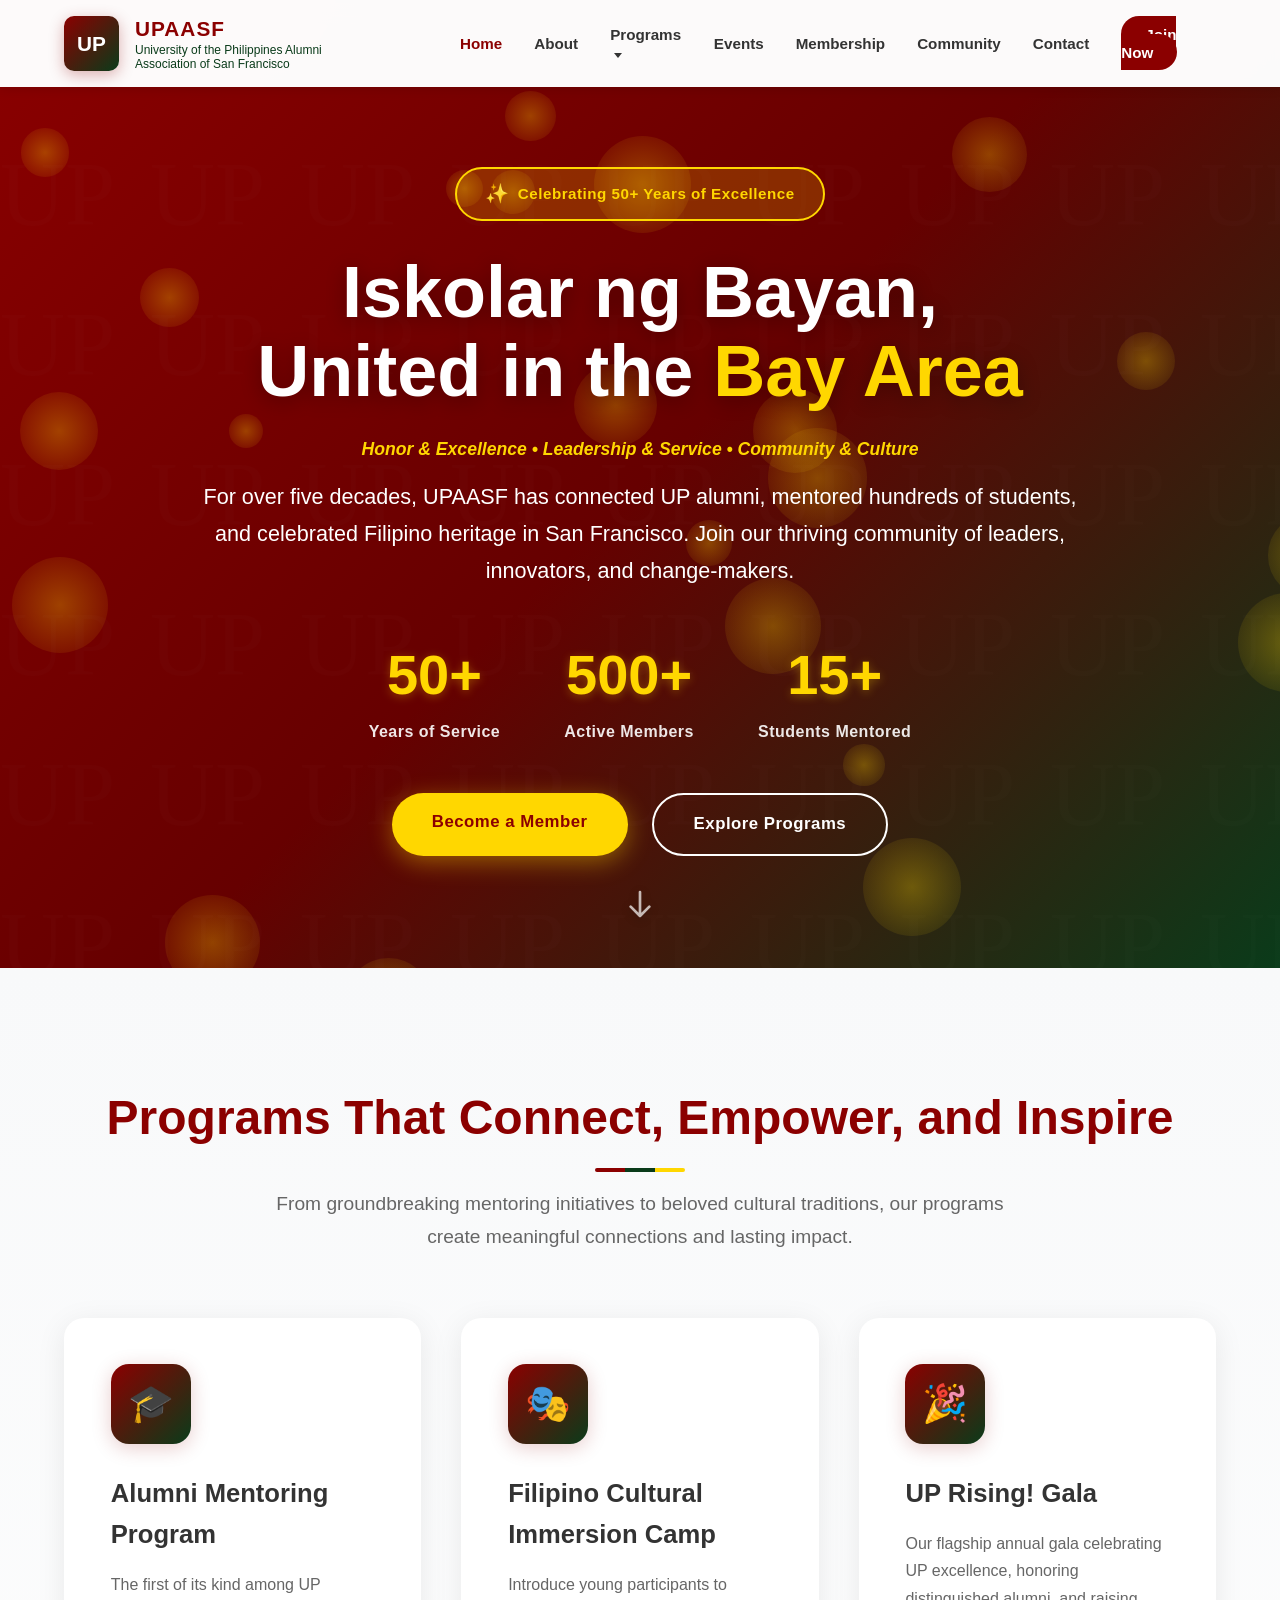
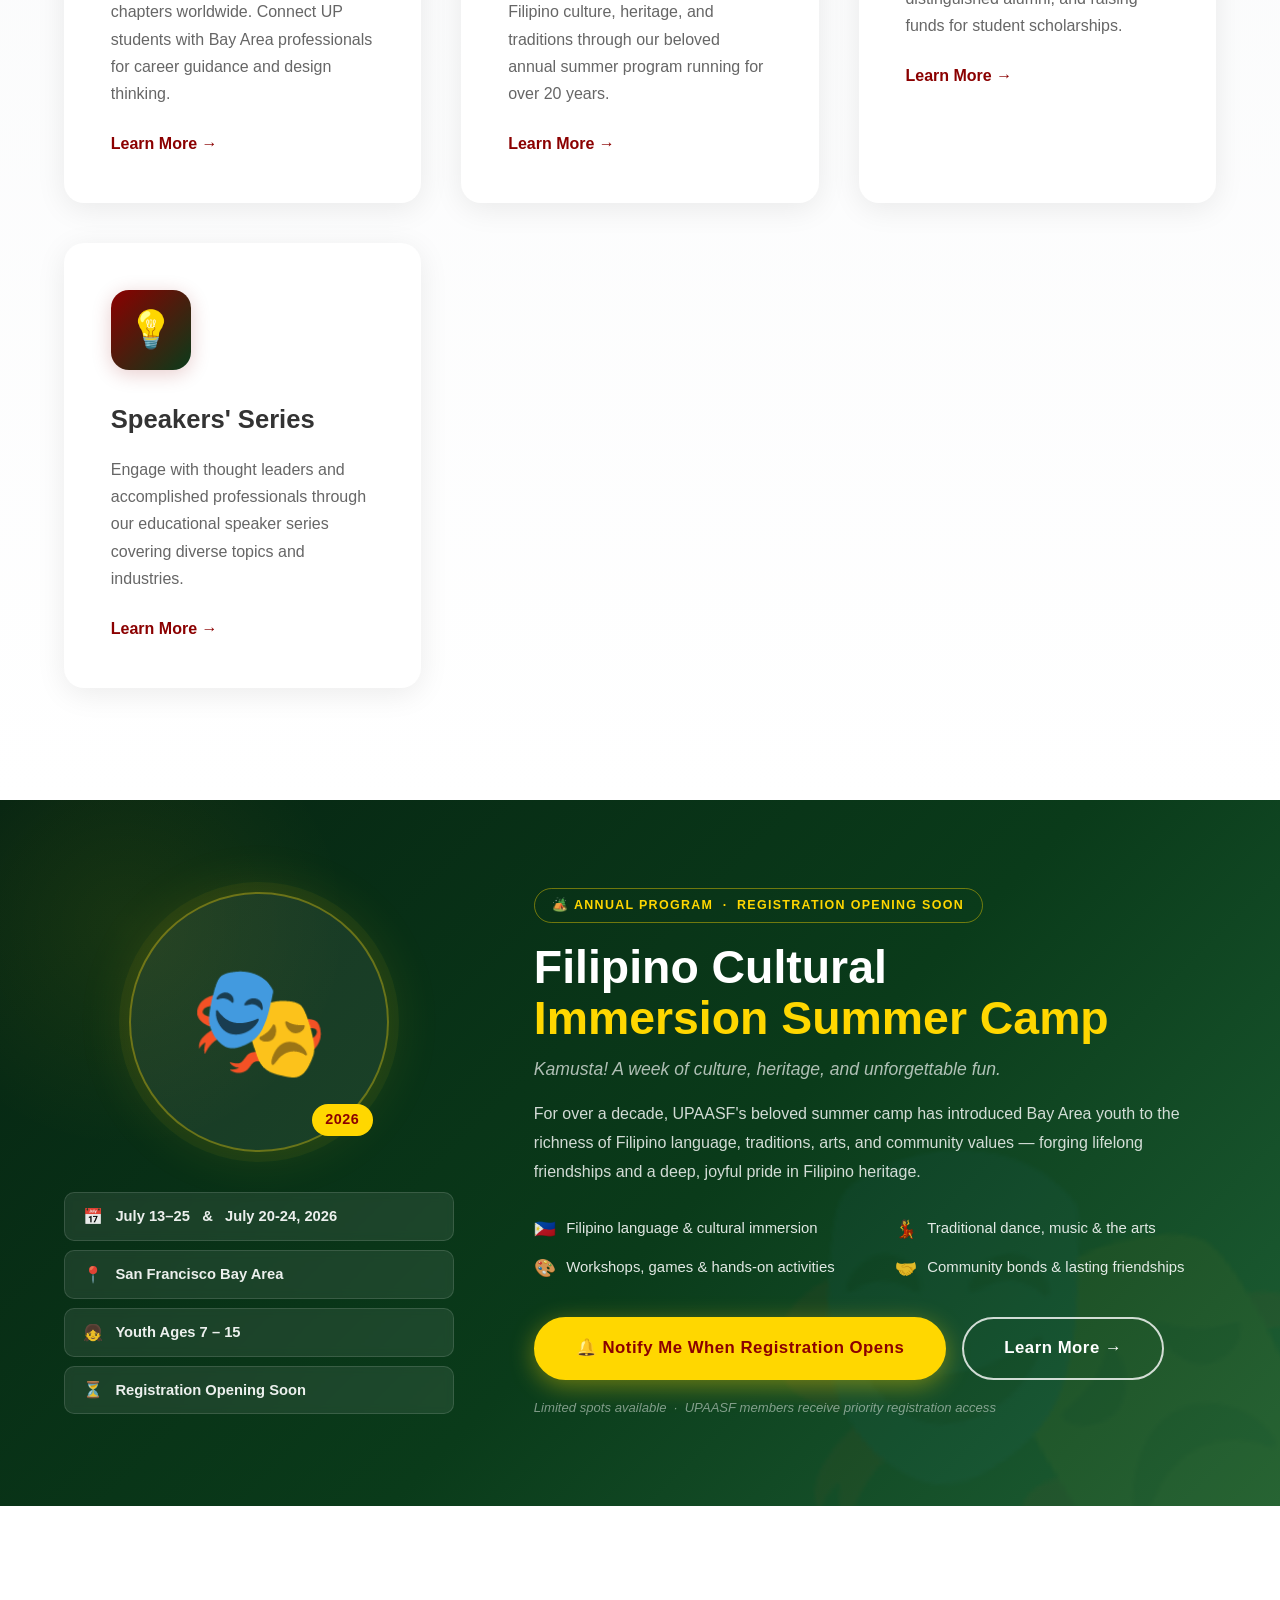
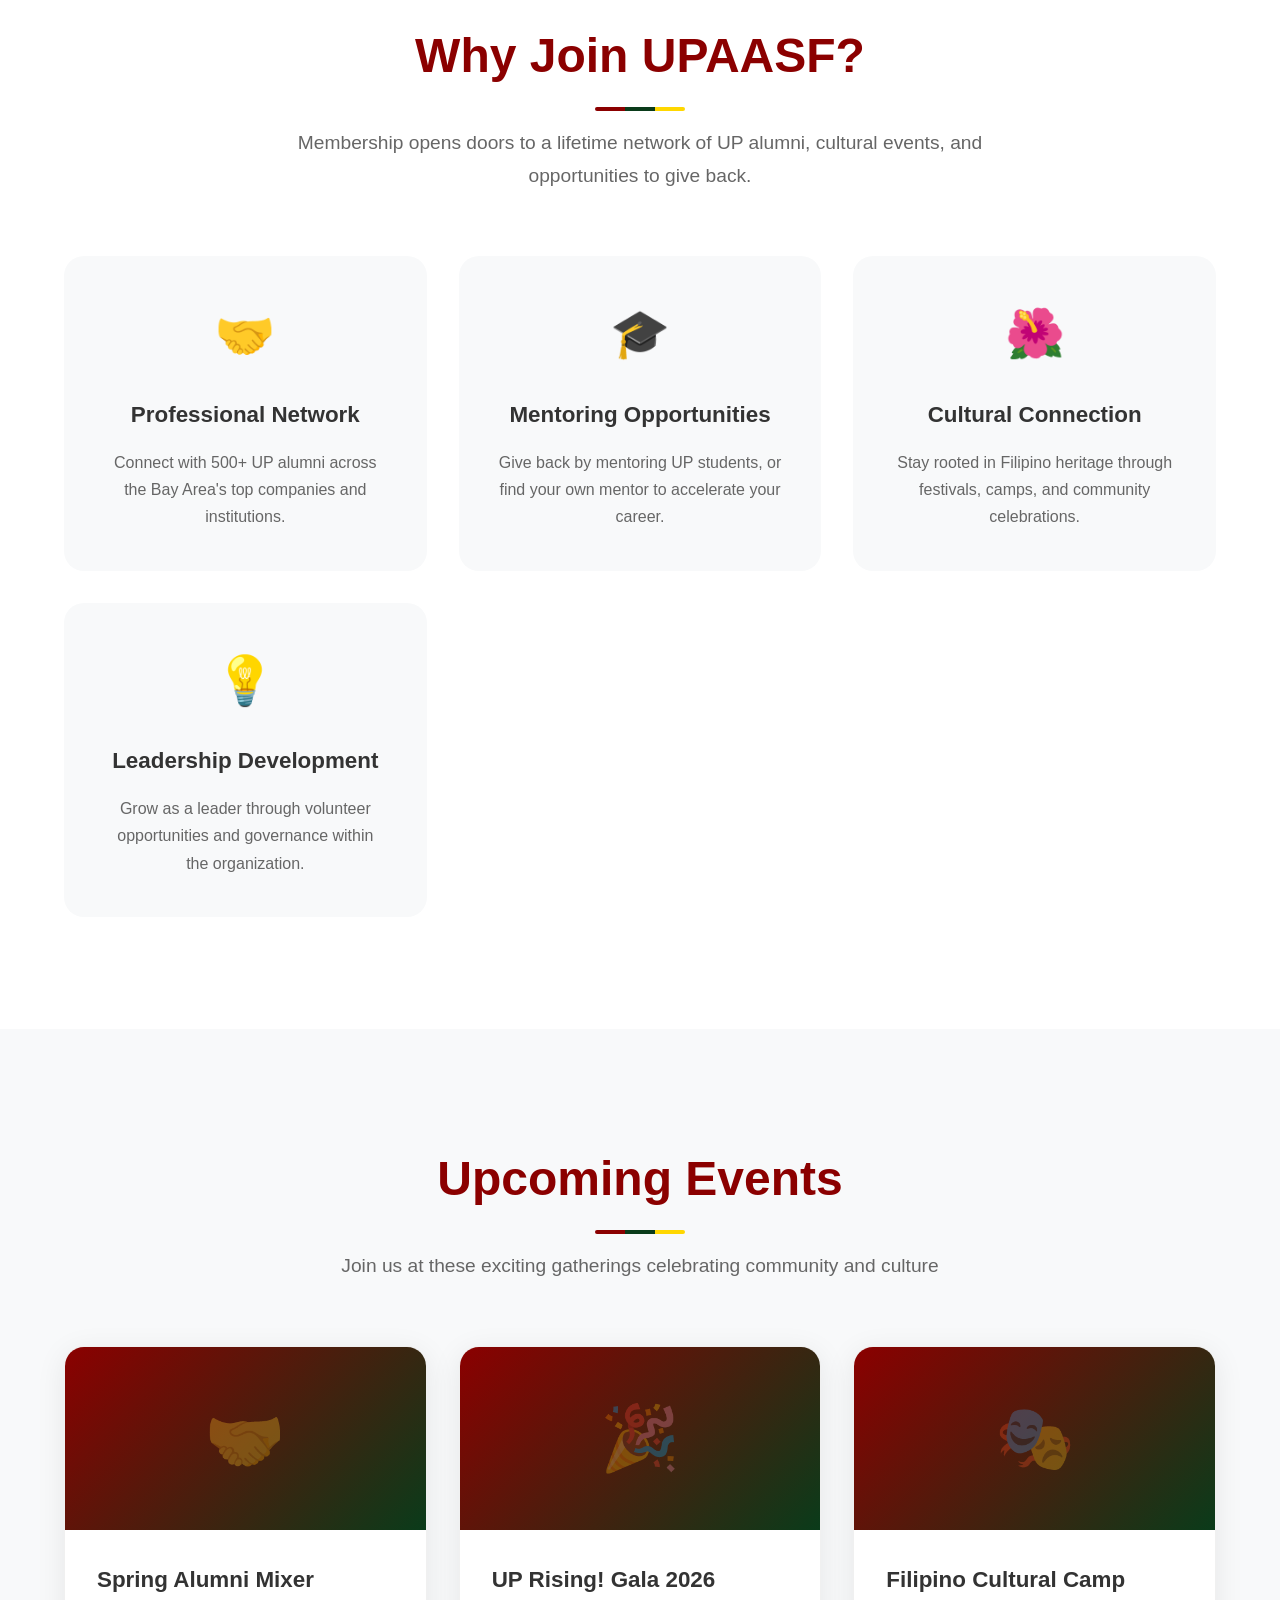
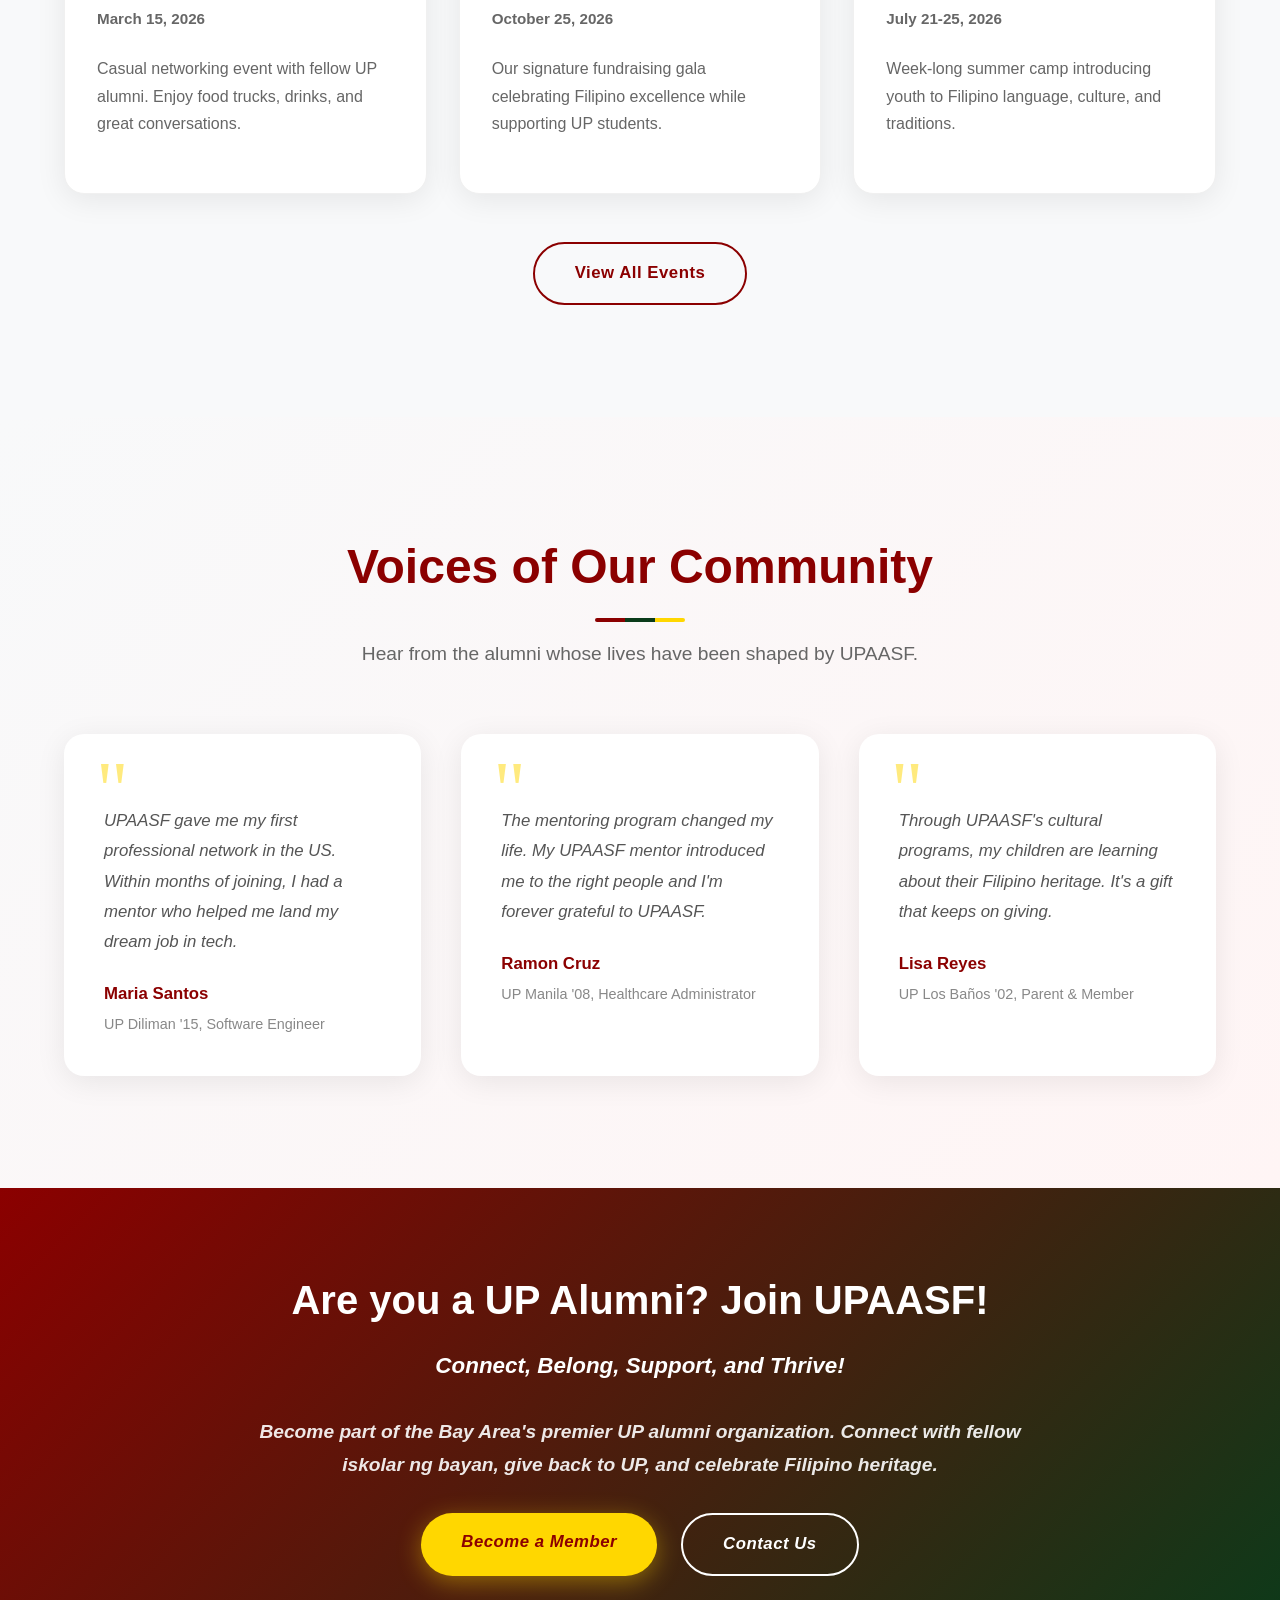
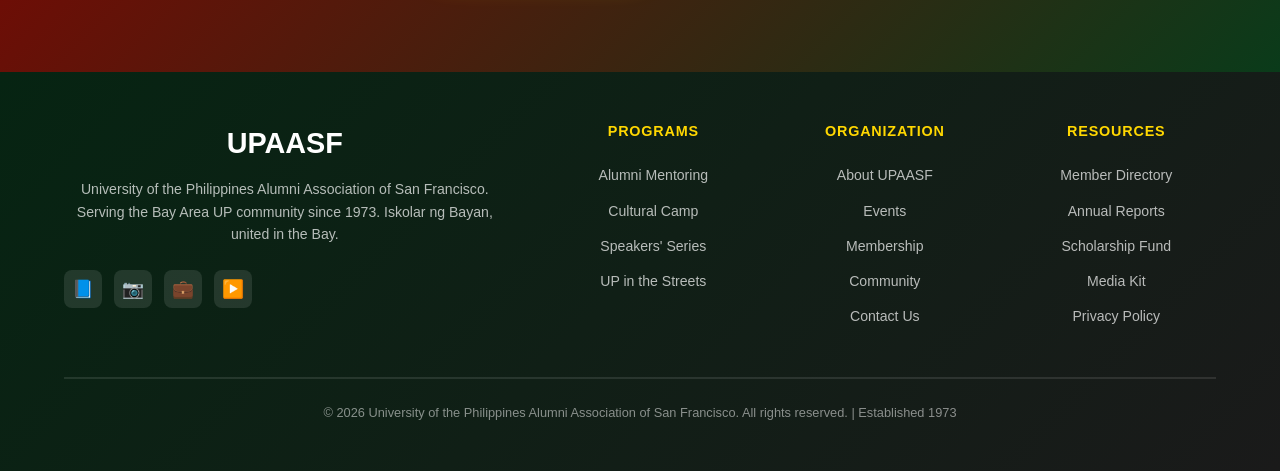
==== commit bf9ad64d: "Added Summer Camp page Implement the Filipino Cultural Immersion Summer Camp page and updated all re" ====
--- a/index.html
+++ b/index.html
@@ -1147,9 +1147,9 @@
                 </div>
 
                 <ul class="spotlight-details" aria-label="Event details">
-                    <li><span class="detail-icon" aria-hidden="true">📅</span><span>July 21 – 25, 2026</span></li>
+                    <li><span class="detail-icon" aria-hidden="true">📅</span><span>July 13–25  &nbsp;&nbsp;&amp;&nbsp;&nbsp; July 20-24, 2026</span></li>
                     <li><span class="detail-icon" aria-hidden="true">📍</span><span>San Francisco Bay Area</span></li>
-                    <li><span class="detail-icon" aria-hidden="true">👧</span><span>Youth Ages 5 – 17</span></li>
+                    <li><span class="detail-icon" aria-hidden="true">👧</span><span>Youth Ages 7 – 15</span></li>
                     <li><span class="detail-icon" aria-hidden="true">⏳</span><span>Registration Opening Soon</span></li>
                 </ul>
             </div>
@@ -1193,8 +1193,8 @@
                     <a href="./contact.html?ref=summer-camp-2026" class="btn btn-spotlight-primary">
                         🔔 Notify Me When Registration Opens
                     </a>
-                    <!-- Secondary CTA: links to the Cultural Camp section on programs.html -->
-                    <a href="./programs.html#cultural-camp" class="btn btn-spotlight-secondary">
+                    <!-- Secondary CTA: links to the Cultural Immersion Camp page -->
+                    <a href="./cultural-immersion-camp.html" class="btn btn-spotlight-secondary">
                         Learn More →
                     </a>
                 </div>
--- a/shared/styles.css
+++ b/shared/styles.css
@@ -1187,7 +1187,18 @@
     .form-row { grid-template-columns: 1fr; }
 }
 
-/* ----- FAQ Accordion (contact, membership, AMP) ----- */
+/* ----- FAQ Accordion (contact, membership, AMP, Camp) ----- */
+.faq-section {
+    background: #f8f9fa;
+    padding: 6rem 5%;
+}
+
+.faq-list {
+    max-width: 900px;
+    margin: 3rem auto 0;
+}
+
+
 .faq-item {
     background: white;  /* #f8f9fa */
     margin-bottom: 1.5rem; /* 1.2 */
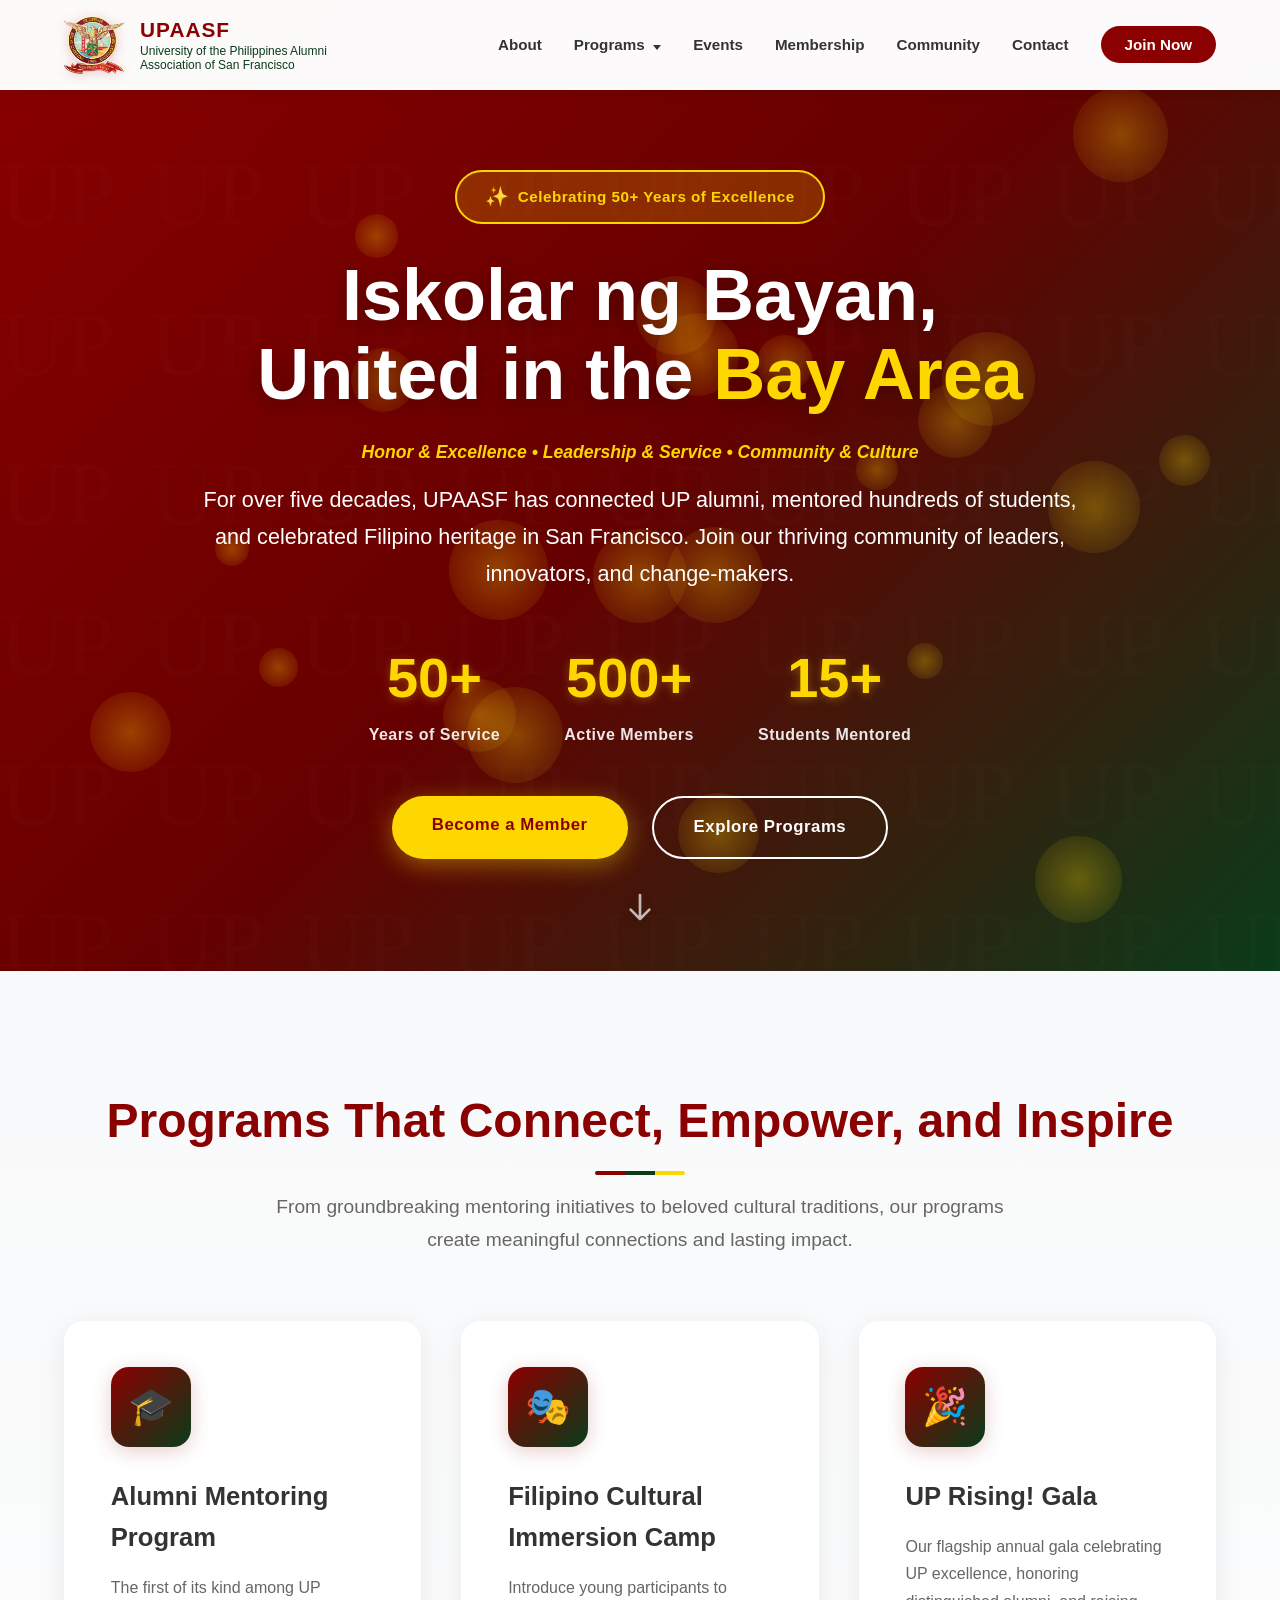
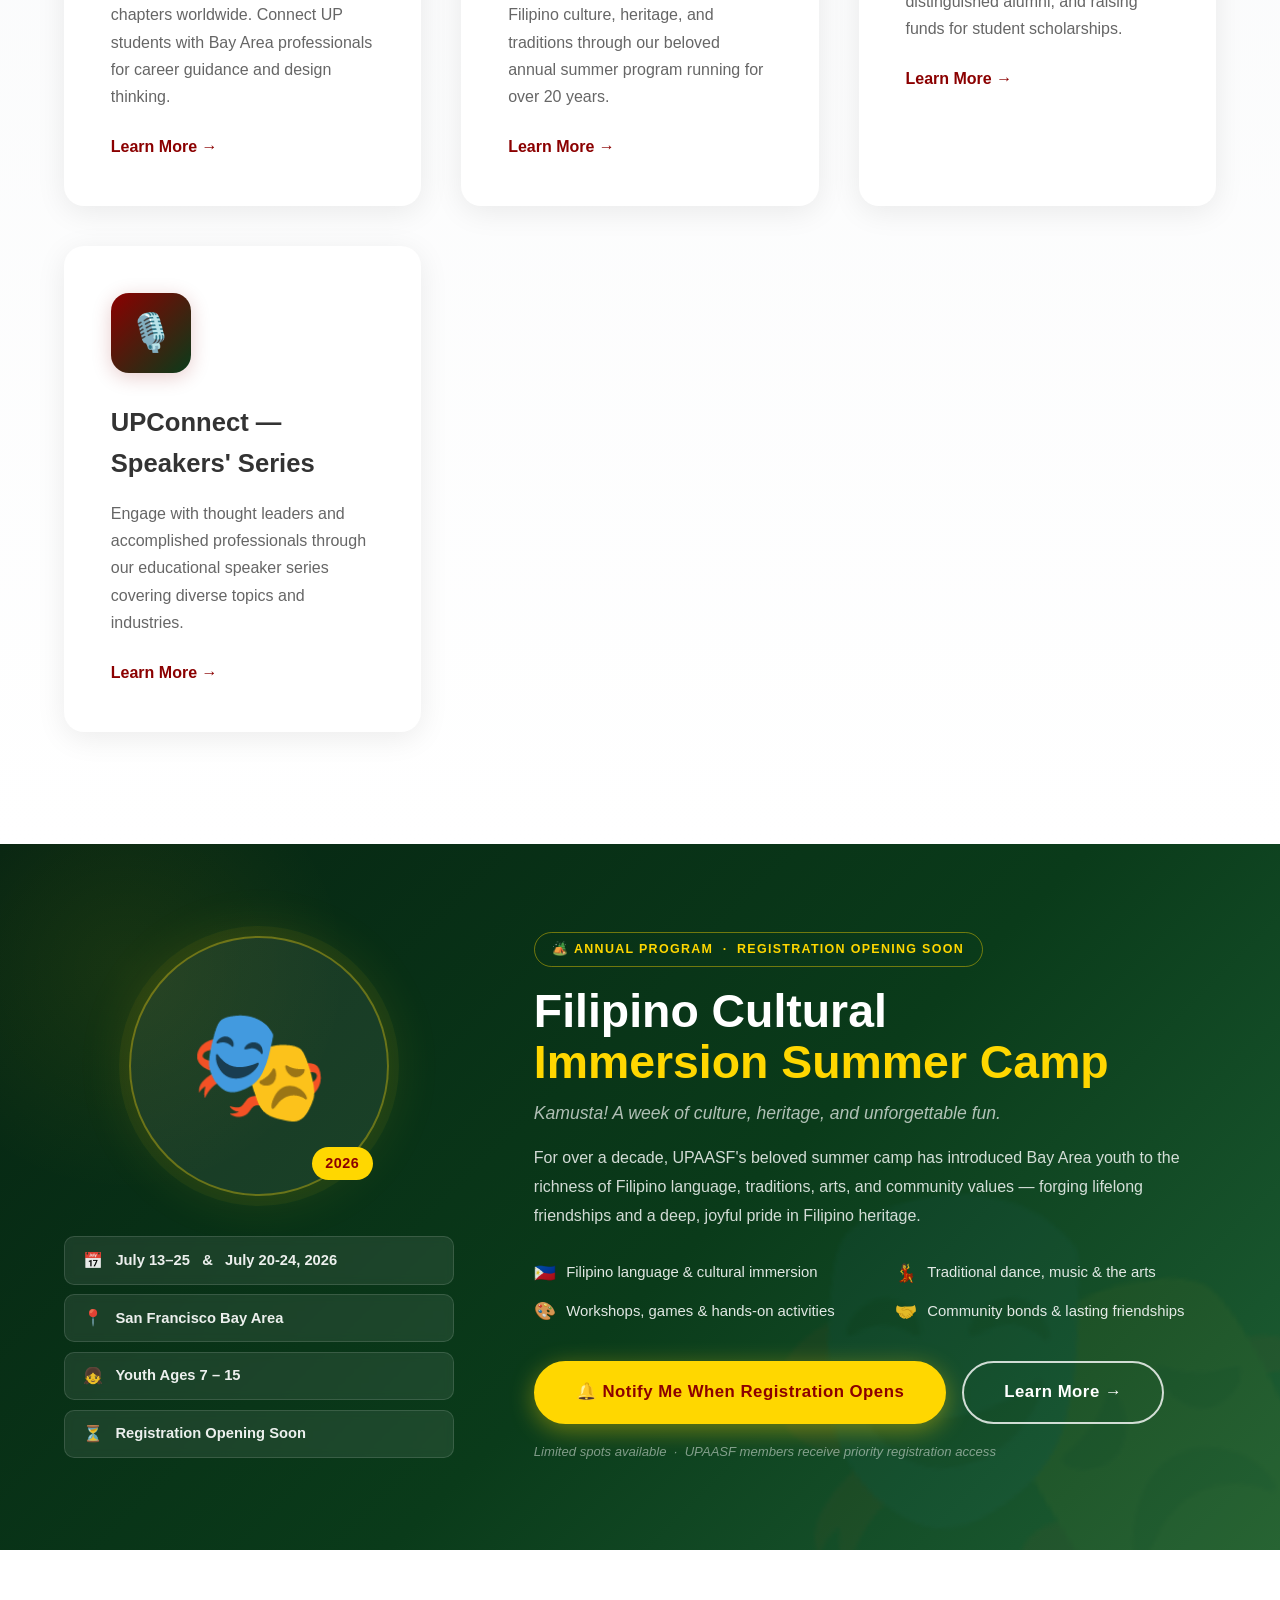
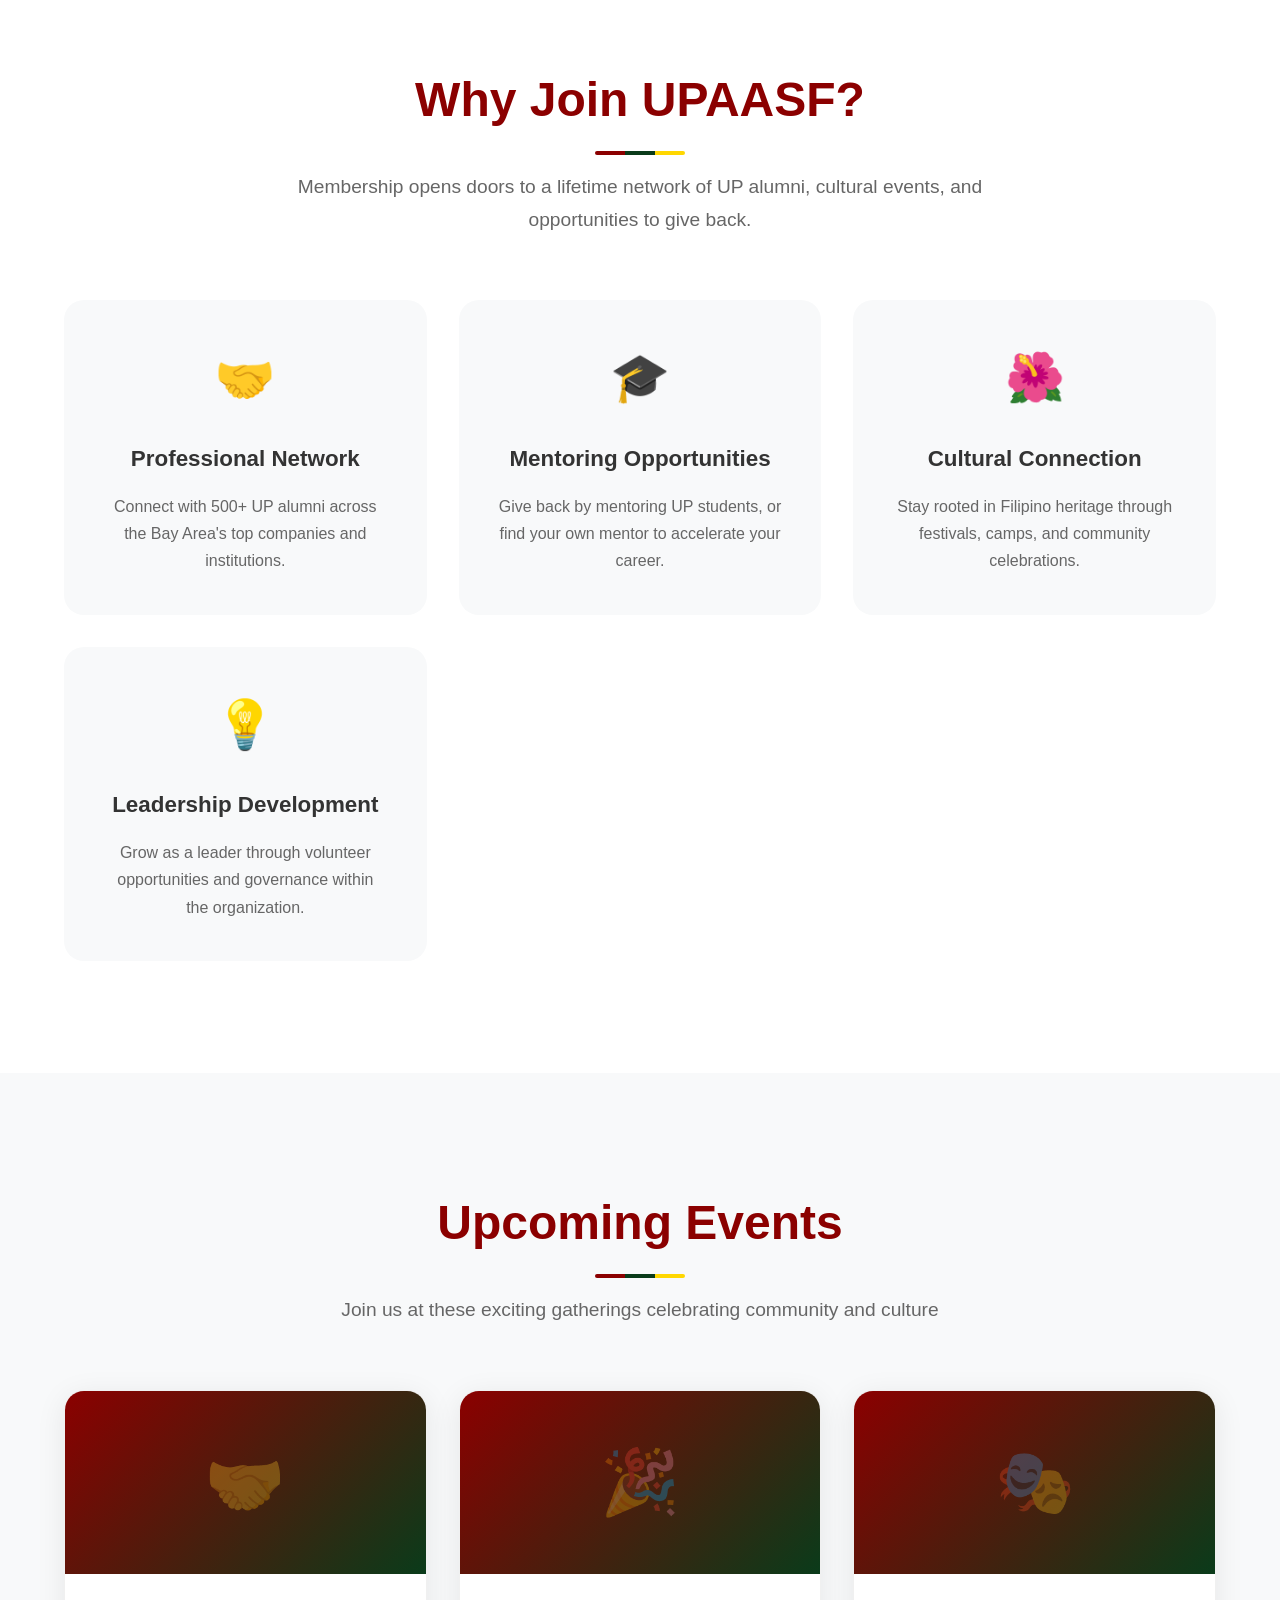
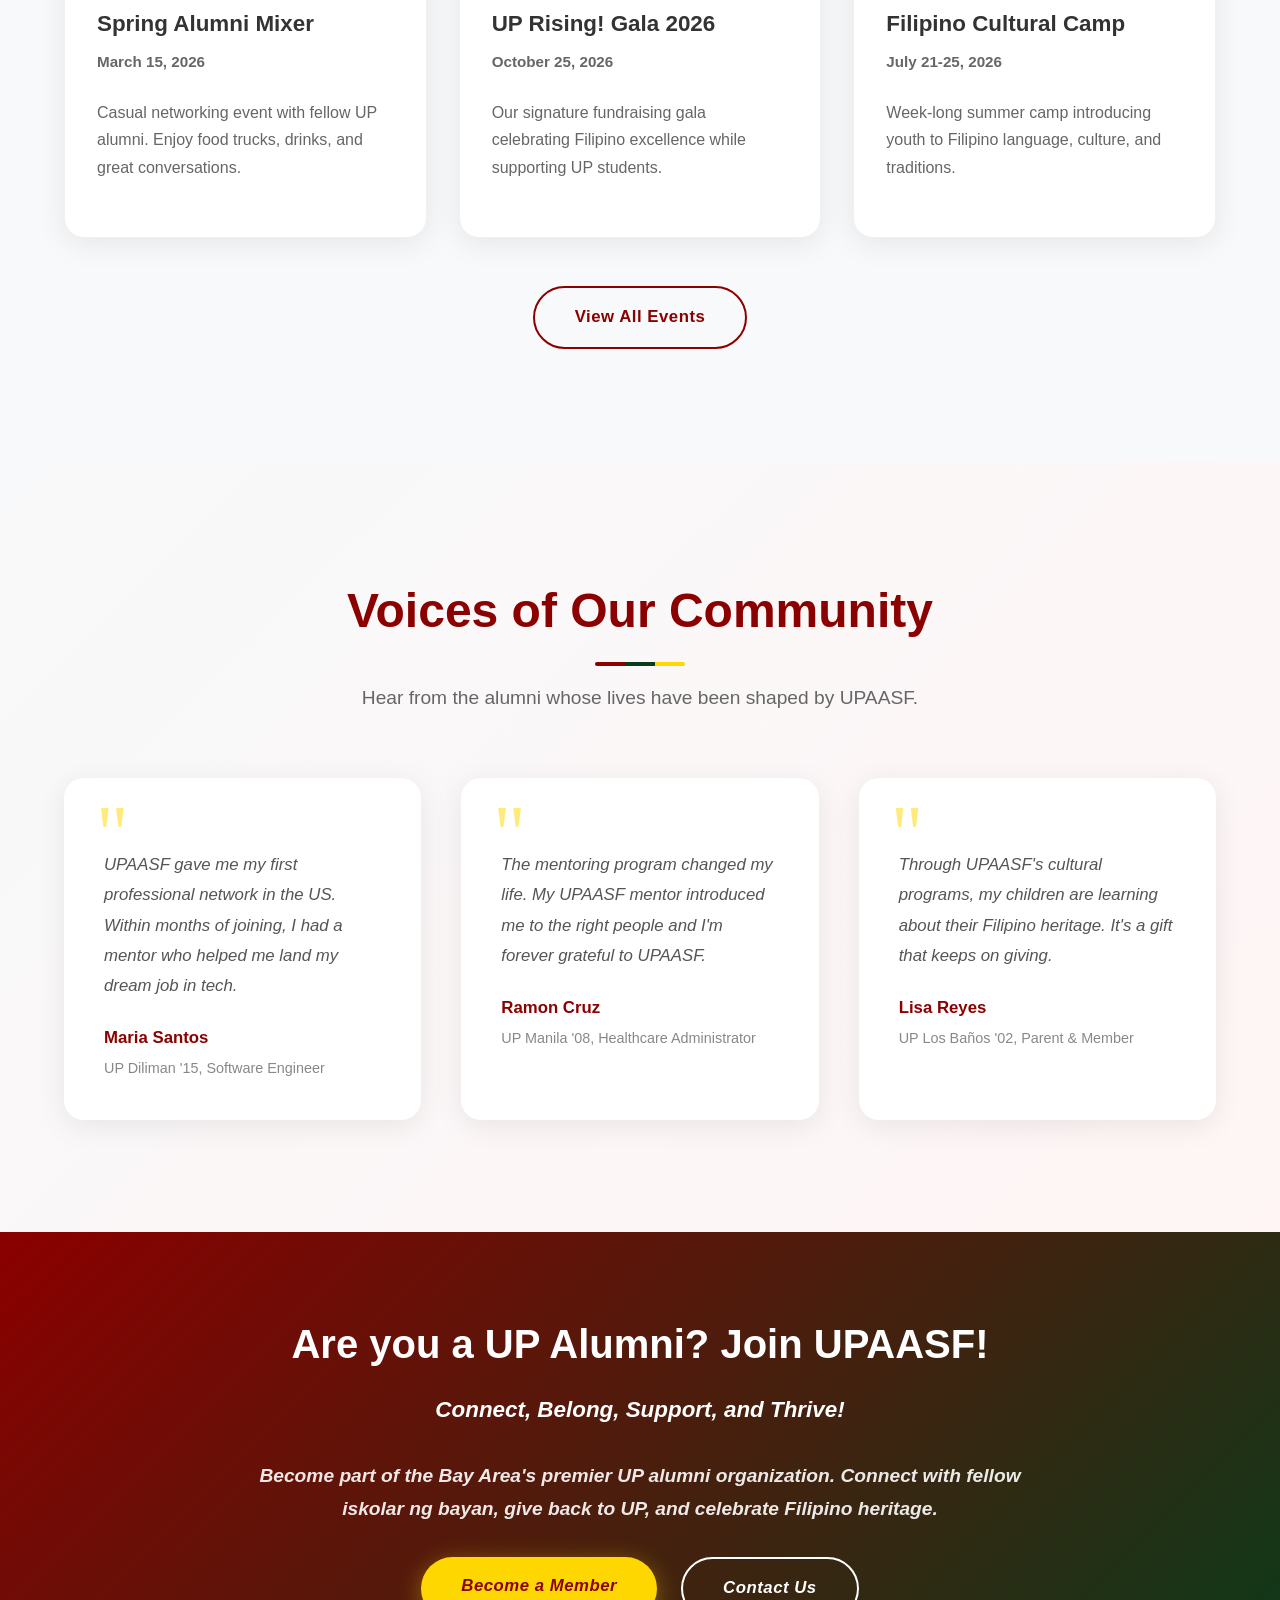
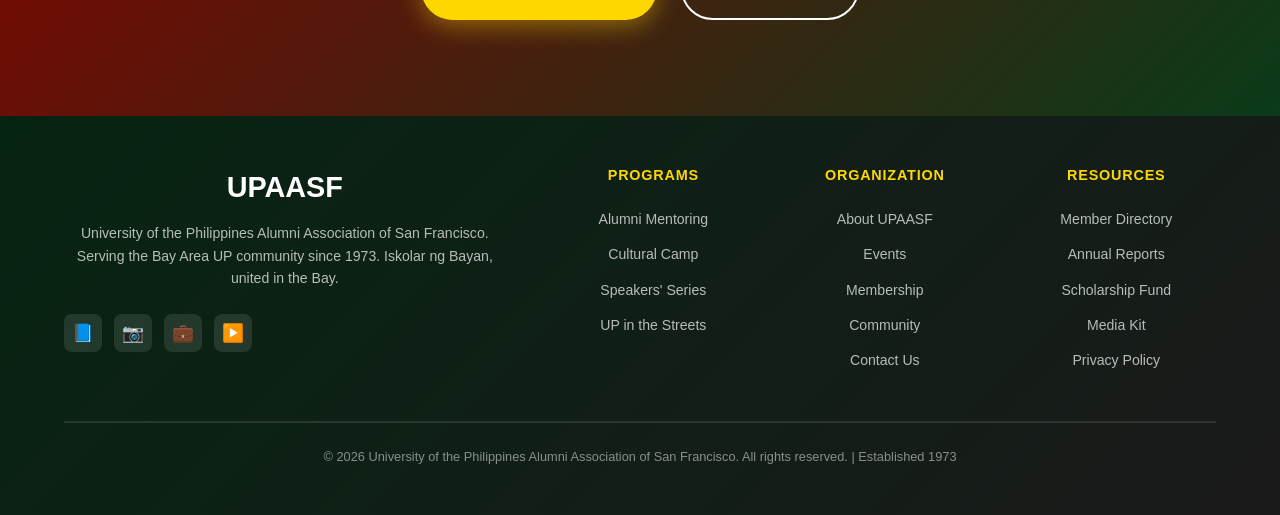
==== commit 77f04ed2: "Add UPConnect Speakers's Series page" ====
--- a/index.html
+++ b/index.html
@@ -1114,8 +1114,8 @@
                 </div>
 				
                 <div class="program-card">
-                    <div class="program-icon">💡</div>
-                    <h4>Speakers' Series</h4>
+                    <div class="program-icon">🎙️</div>
+                    <h4>UPConnect — Speakers' Series</h4>
                     <p>Engage with thought leaders and accomplished professionals through our educational speaker series covering diverse topics and industries.</p>
                     <a href="#speakers" class="program-link">Learn More →</a>
                 </div>				
--- a/shared/styles.css
+++ b/shared/styles.css
@@ -66,15 +66,18 @@
     display: flex;
     justify-content: space-between;
     align-items: center;
+    gap: 20px; /* Minimum breathing room between logo and menu */
 }
 
 .logo {
     display: flex;
     align-items: center;
     gap: 1rem;
+    flex-shrink: 0; /* CRITICAL: Prevents the logo from getting narrower */
     text-decoration: none;
 }
 
+/* ── Legacy text-badge logo (kept for fallback; image logo preferred) ── */
 .logo-icon {
     width: 55px;
     height: 55px;
@@ -90,6 +93,38 @@
     flex-shrink: 0;
 }
 
+/* ── Logo image — replaces the old .logo-icon text box ──
+   Height is fixed so the seal matches the nav rhythm; width scales
+   automatically to preserve the circular seal's aspect ratio.
+   drop-shadow() lets the gold ring pop cleanly on the white nav bar.
+   Transitions mirror the nav's own 0.3s ease so the image shrinks
+   flush with the compact scrolled state. */
+
+.logo-img {
+    height: 58px;
+    width: auto;
+    object-fit: contain;
+    flex-shrink: 0;
+    transition: height 0.3s ease;
+    filter: drop-shadow(0 2px 6px rgba(139, 0, 0, 0.18));
+}
+
+nav.scrolled .logo-img {
+    height: 46px;
+}
+
+/* Tablet */
+@media (max-width: 1180px) {
+    .logo-img          { height: 52px; }
+    nav.scrolled .logo-img { height: 42px; }
+}
+
+/* Mobile */
+@media (max-width: 820px) {
+    .logo-img          { height: 46px; }
+    nav.scrolled .logo-img { height: 38px; }
+}
+
 .logo-text h1 {
     font-size: 1.3rem;
     color: var(--up-maroon);
@@ -102,7 +137,9 @@
     color: var(--up-green);
     font-weight: 500;
     margin-top: 2px;
-	width: 65%;
+	/* width: 65%; */
+    /* Force the 2-line constraint */
+    white-space: nowrap;
 }
 
 .nav-links {
@@ -704,7 +741,6 @@
 
     /* margin-top pushes it below the fixed nav on initial load;
        sticky + top keeps it visible while scrolling — same pattern as sub-nav */
-    margin-top: var(--nav-height);
     position: sticky;
     top: var(--nav-height);
     z-index: 800;	
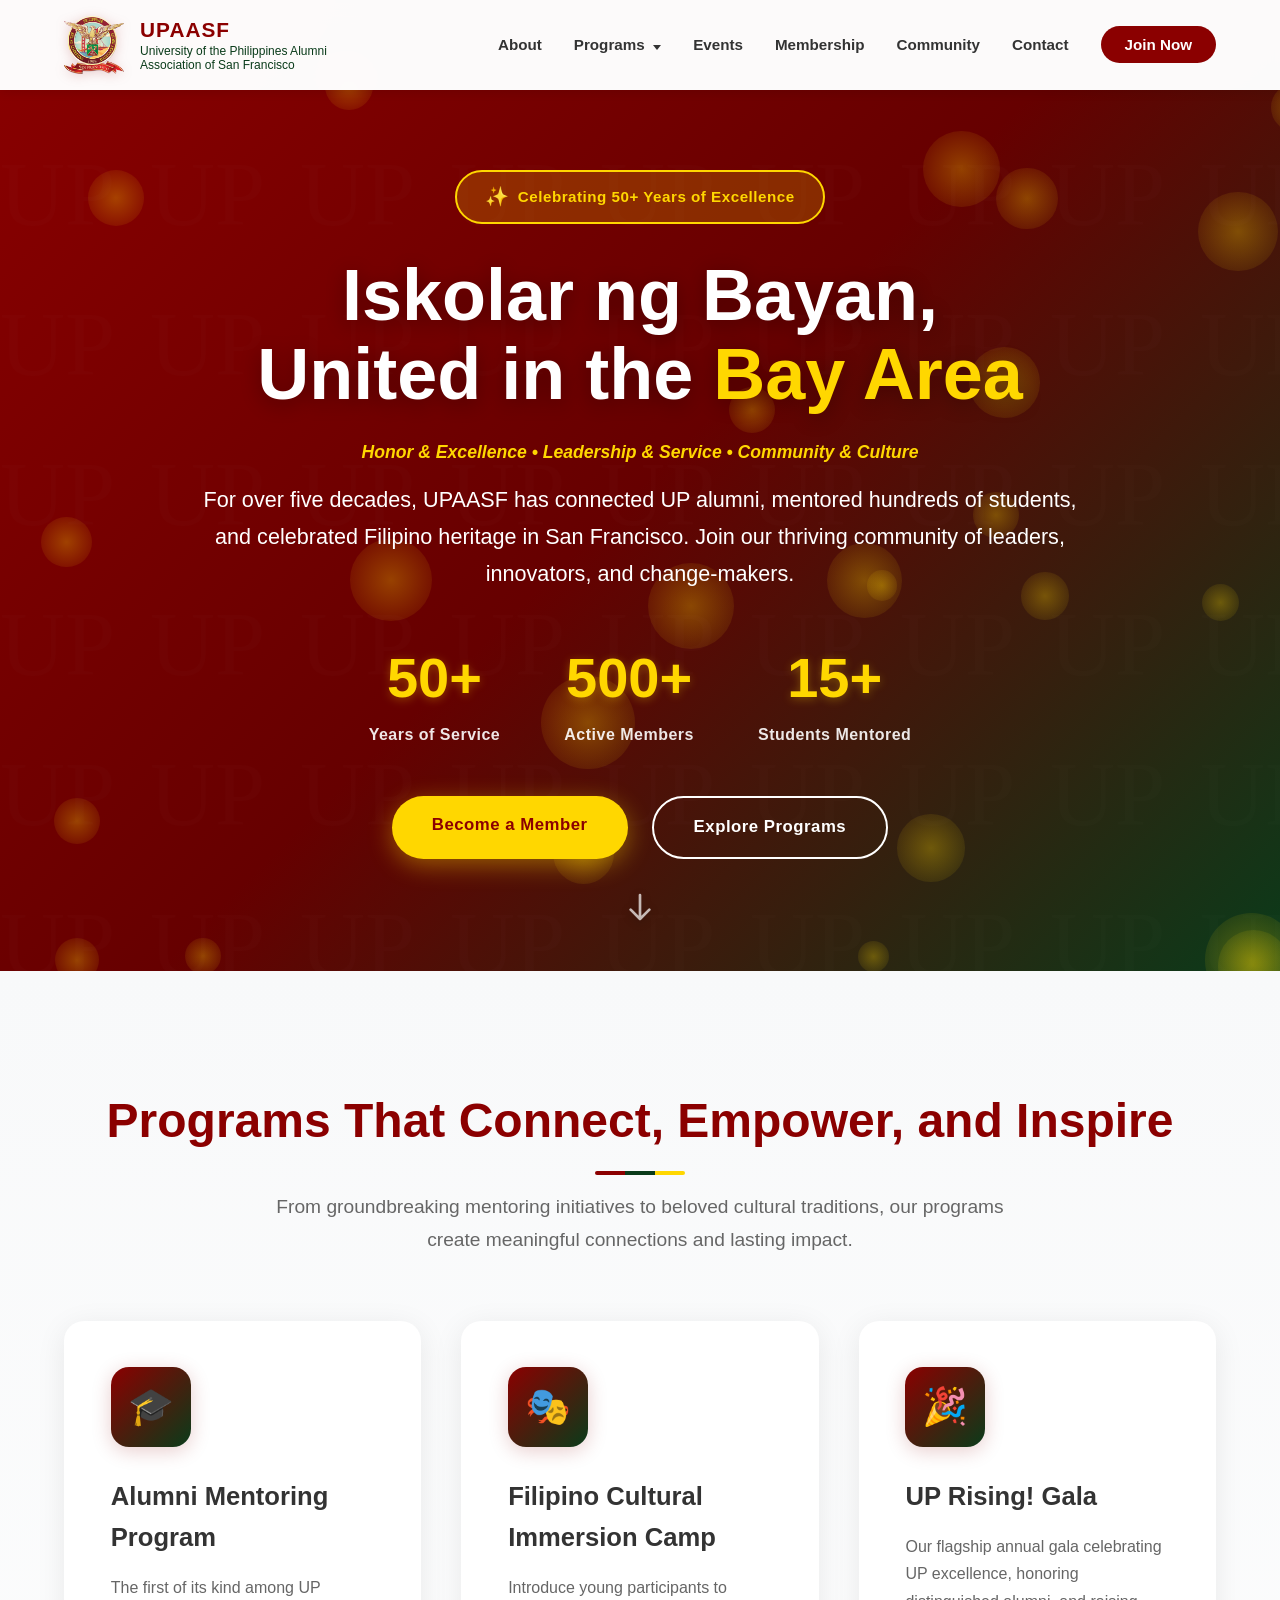
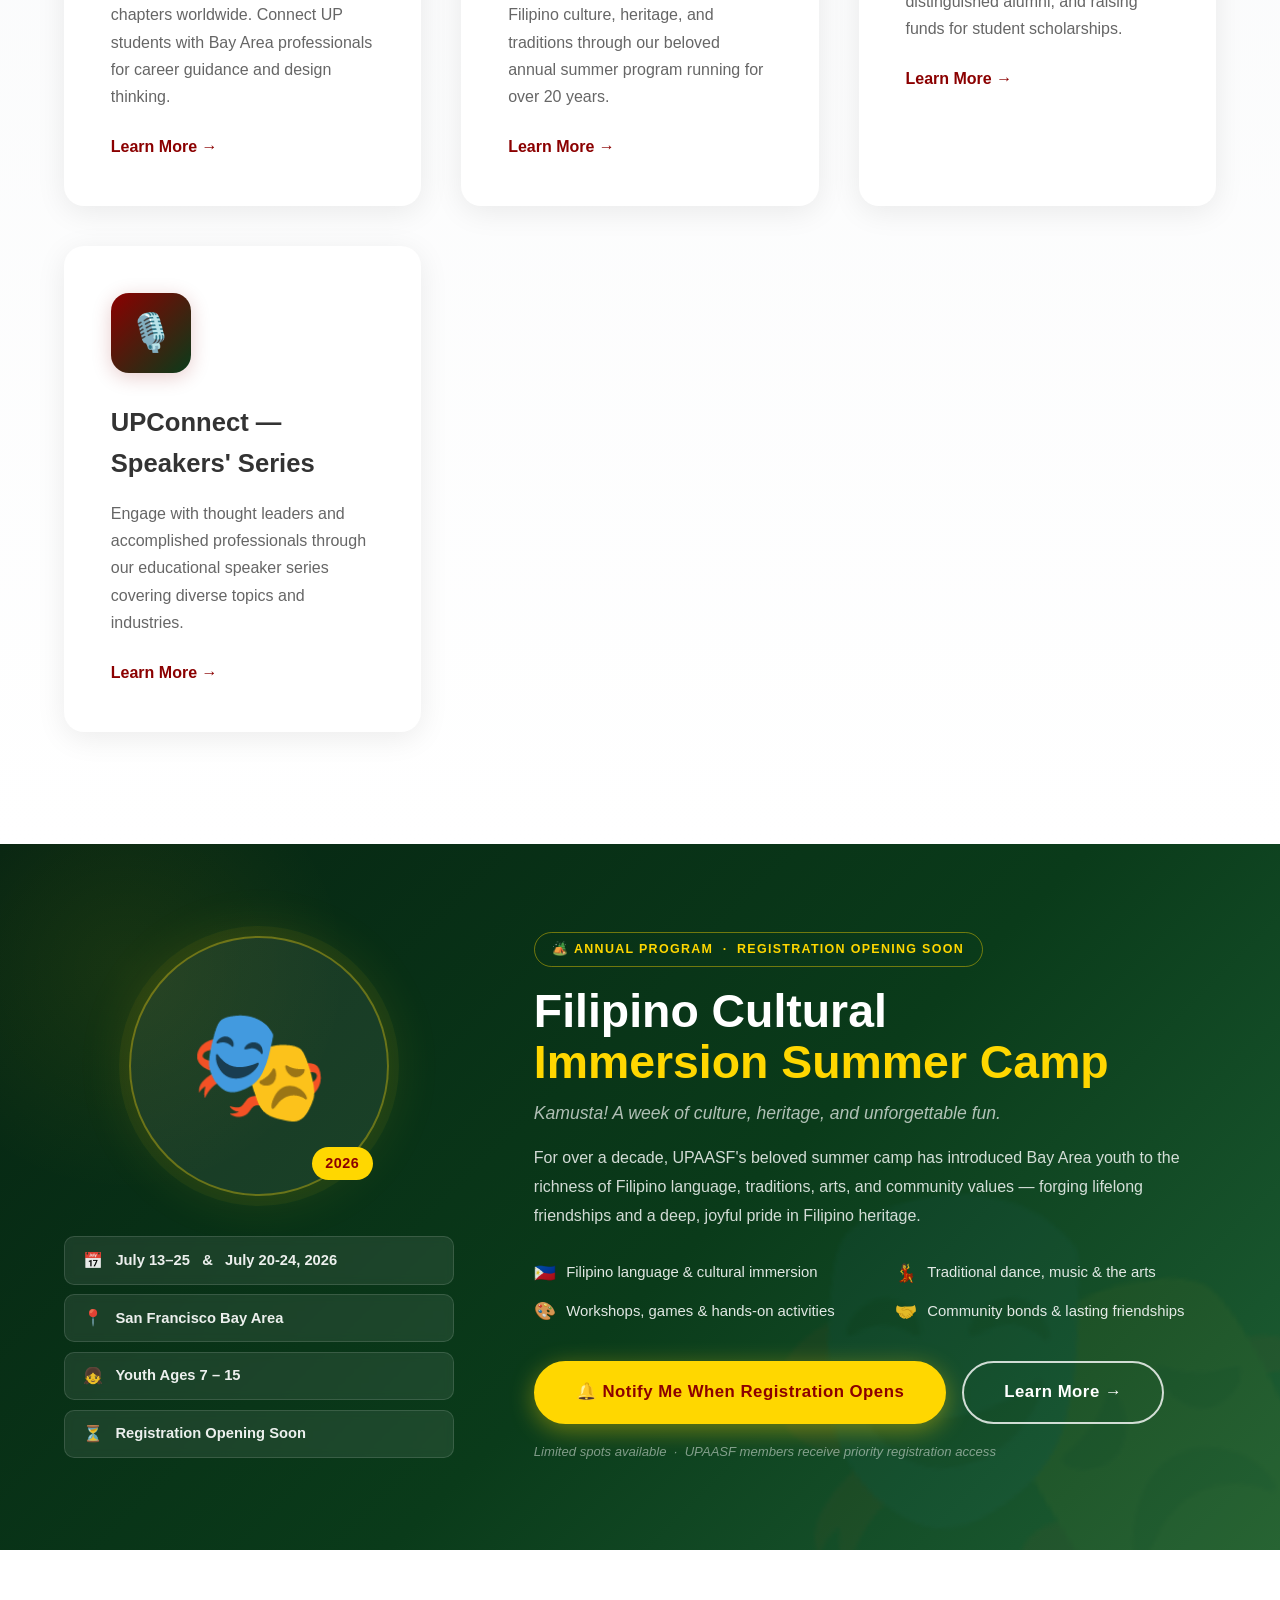
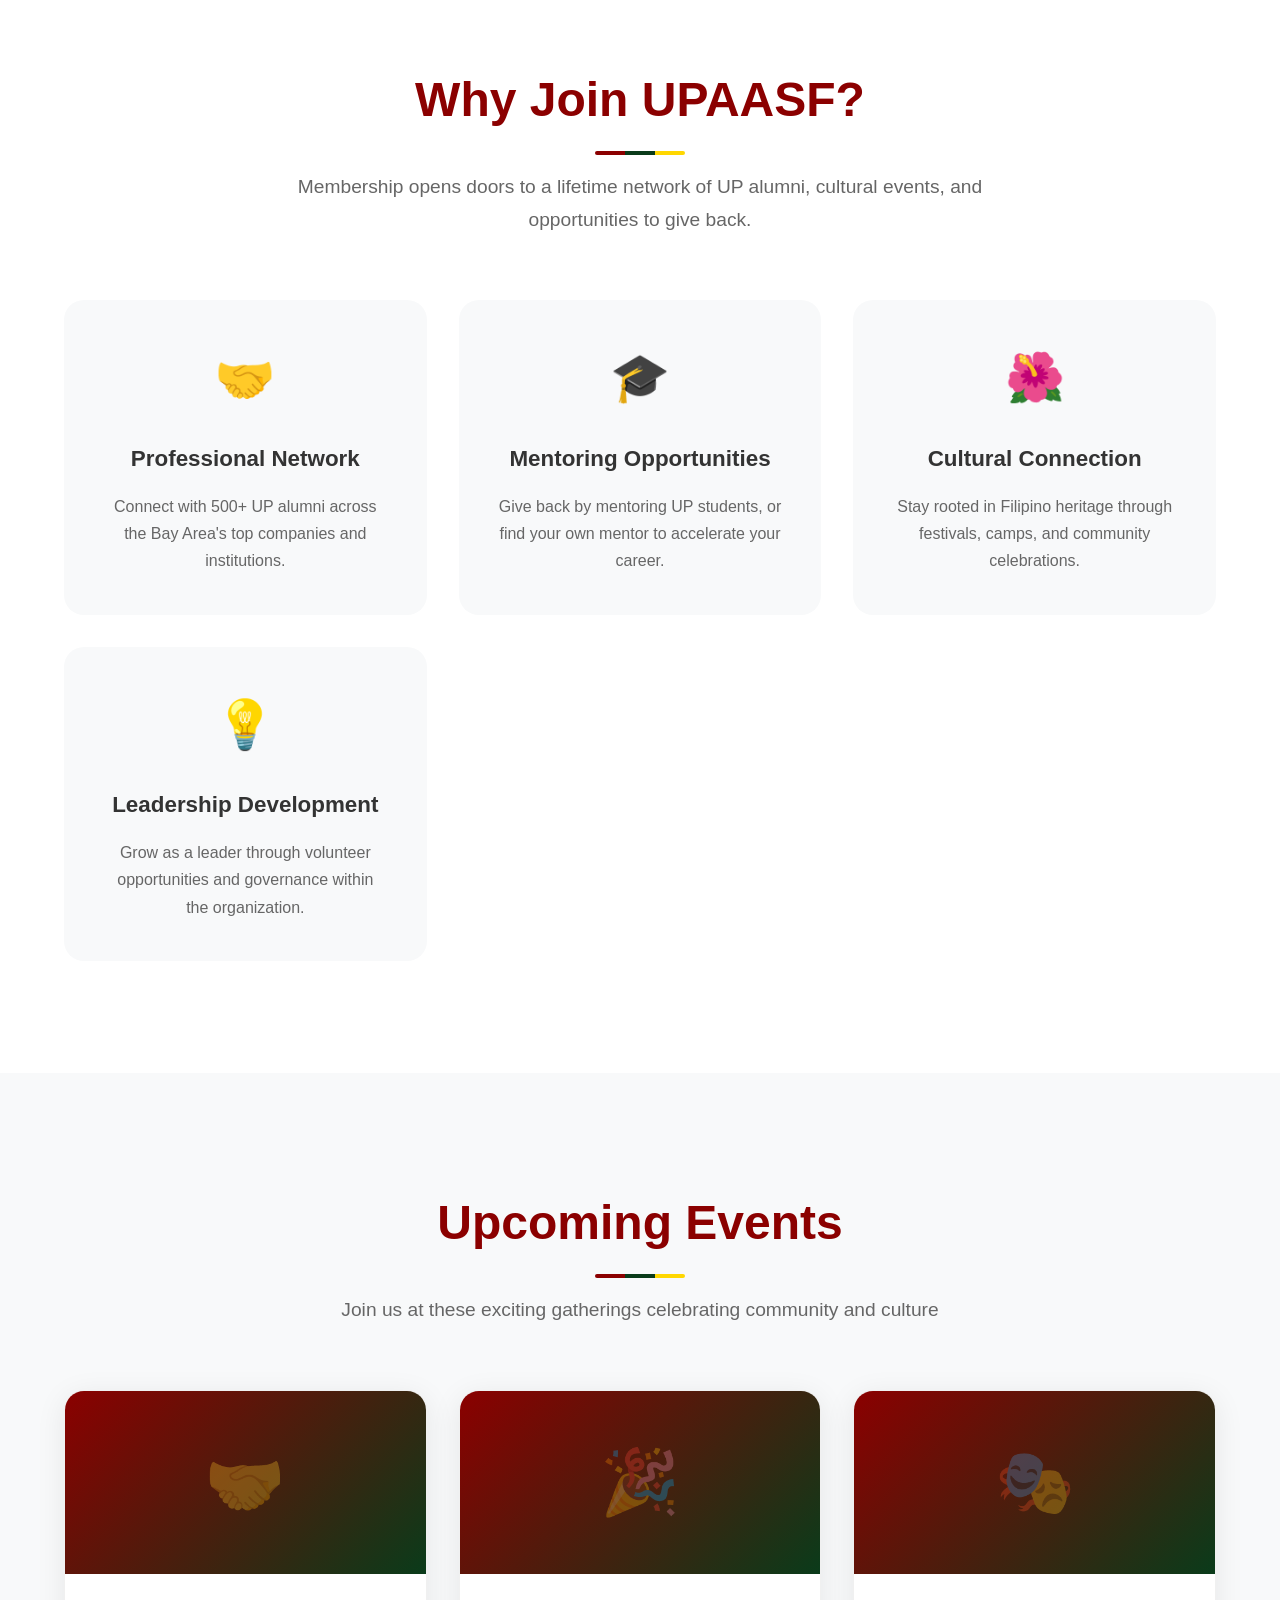
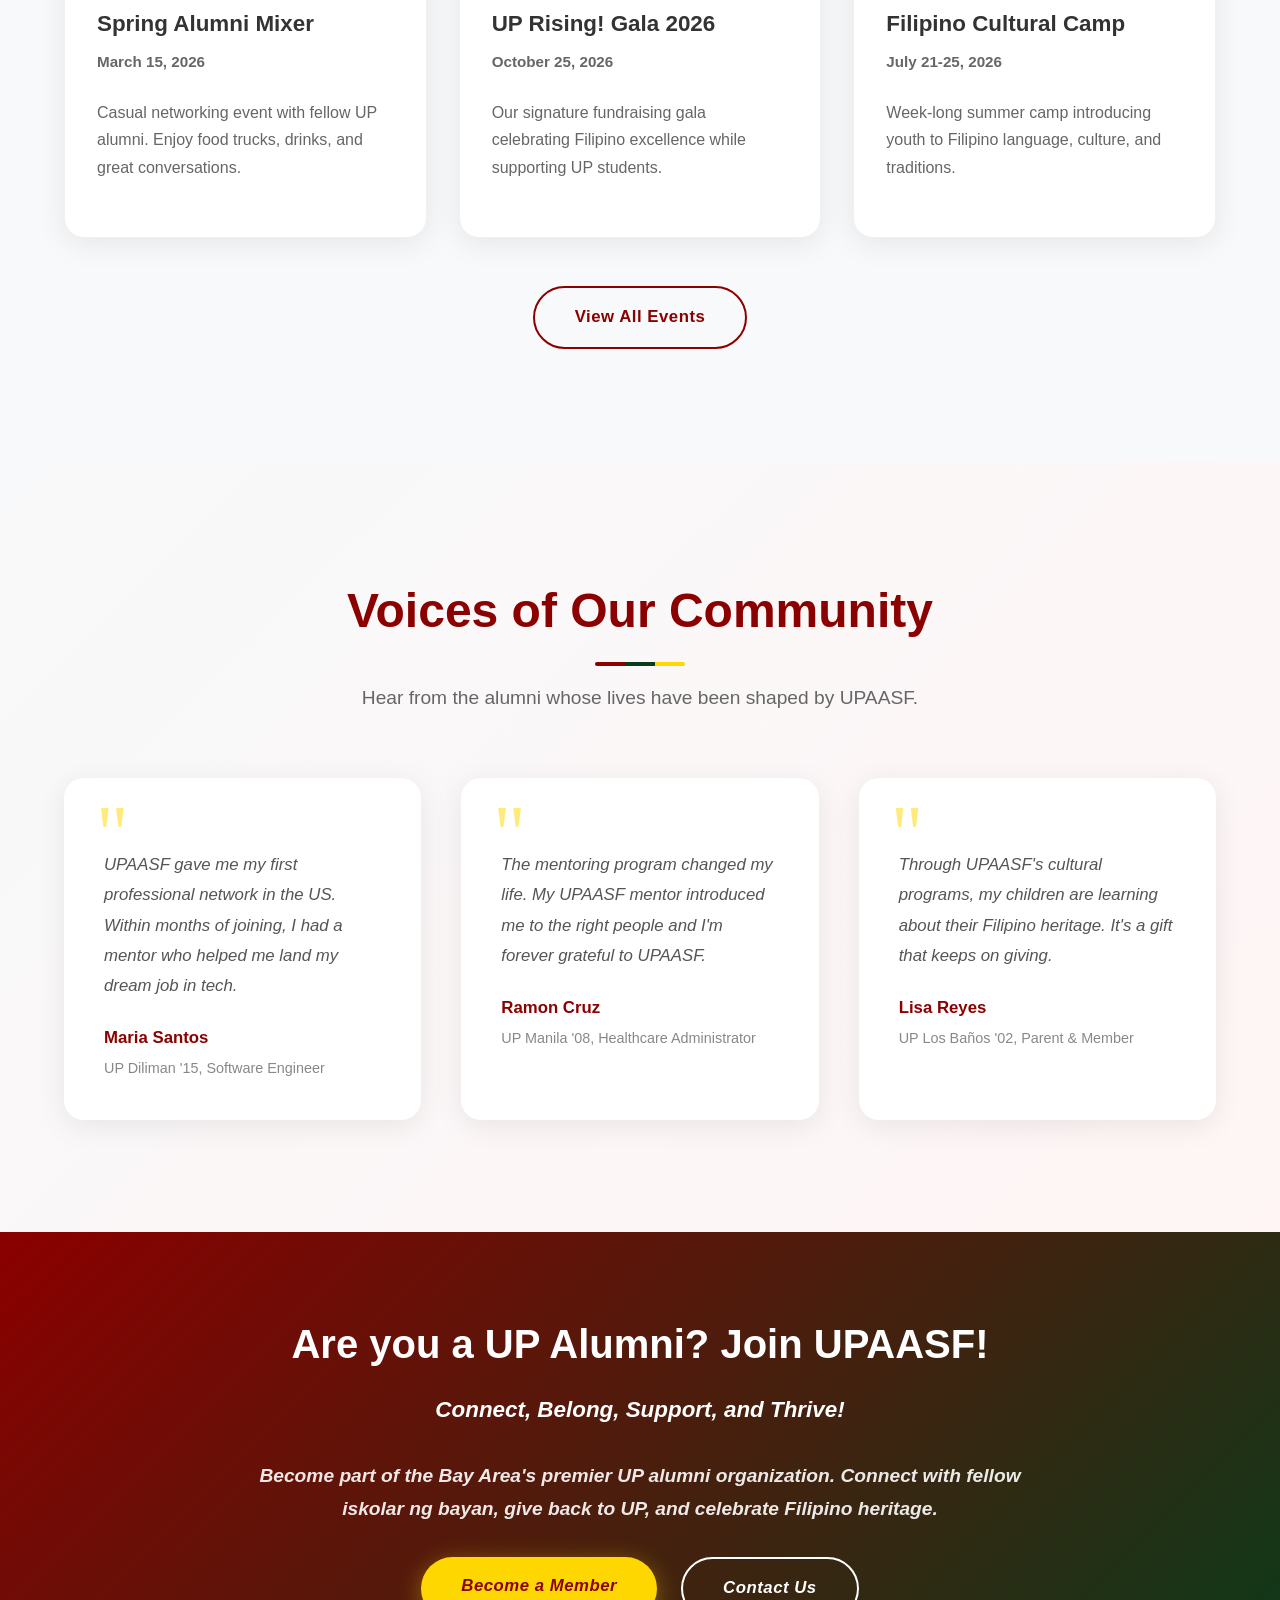
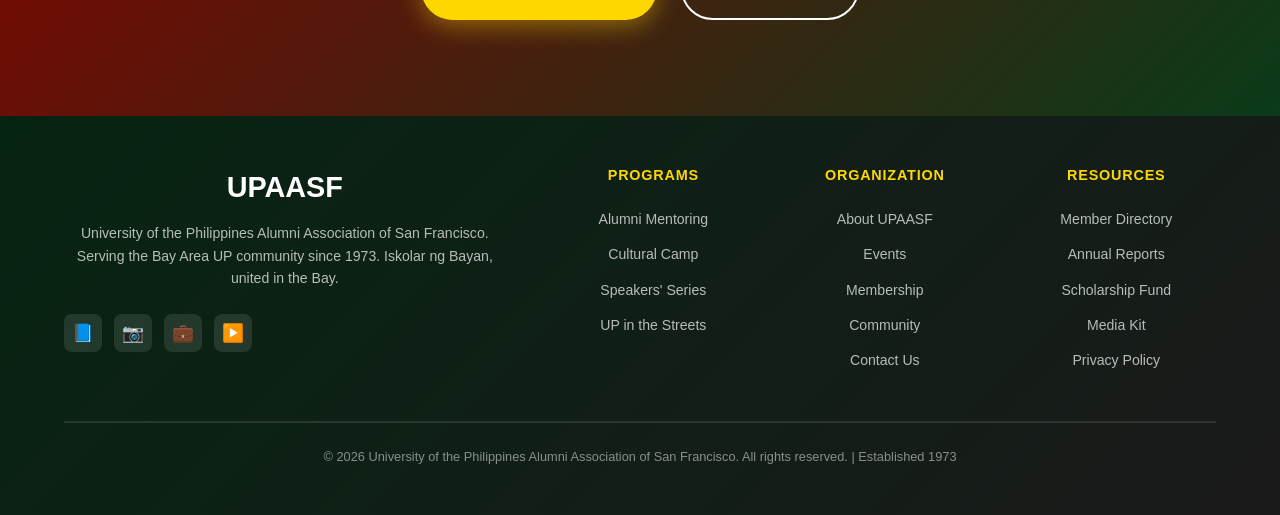
==== commit 2ff79afd: "Add noindex and nofollow meta tags." ====
--- a/index.html
+++ b/index.html
@@ -8,7 +8,10 @@
     <meta name="description" content="Join the Bay Area's premier UP alumni community. Connect with fellow iskolar ng bayan, mentor students, celebrate Filipino culture, and support our alma mater. Established 1973.">
     -->
     <title>UPAASF UX Concept Website</title>
-    <meta name="description" content="This is a reconceptualization for the UPAASF website.">
+    <meta name="description" content="This is a reconceptualization UPAASF website. All information is for demo purposes and contains non-factual content.">
+
+    <!-- Meta tags to prevent search engines from indexing and crawling this page,  -->
+    <meta name="robots" content="noindex, nofollow">
 
     <!-- Shared stylesheet (nav, footer, buttons, page-hero, CTA, utilities) -->
     <link rel="stylesheet" href="./shared/styles.css">
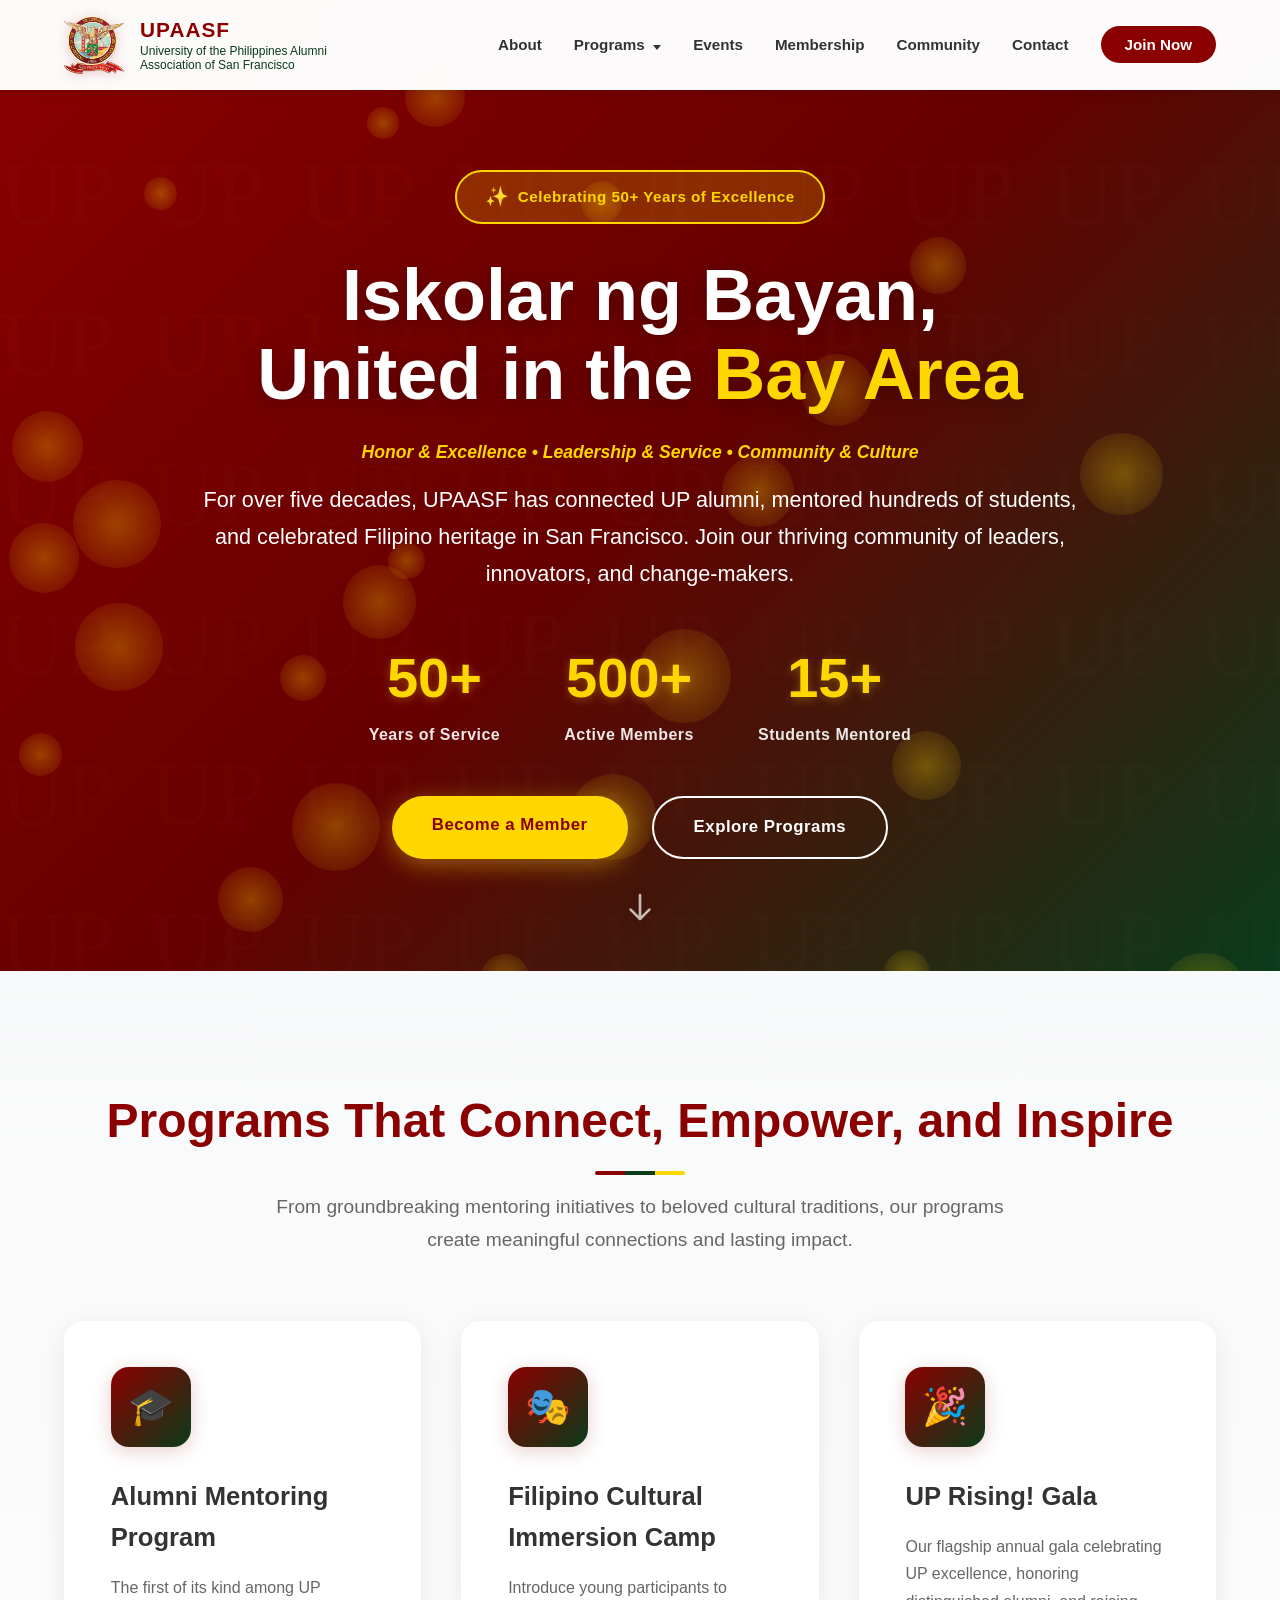
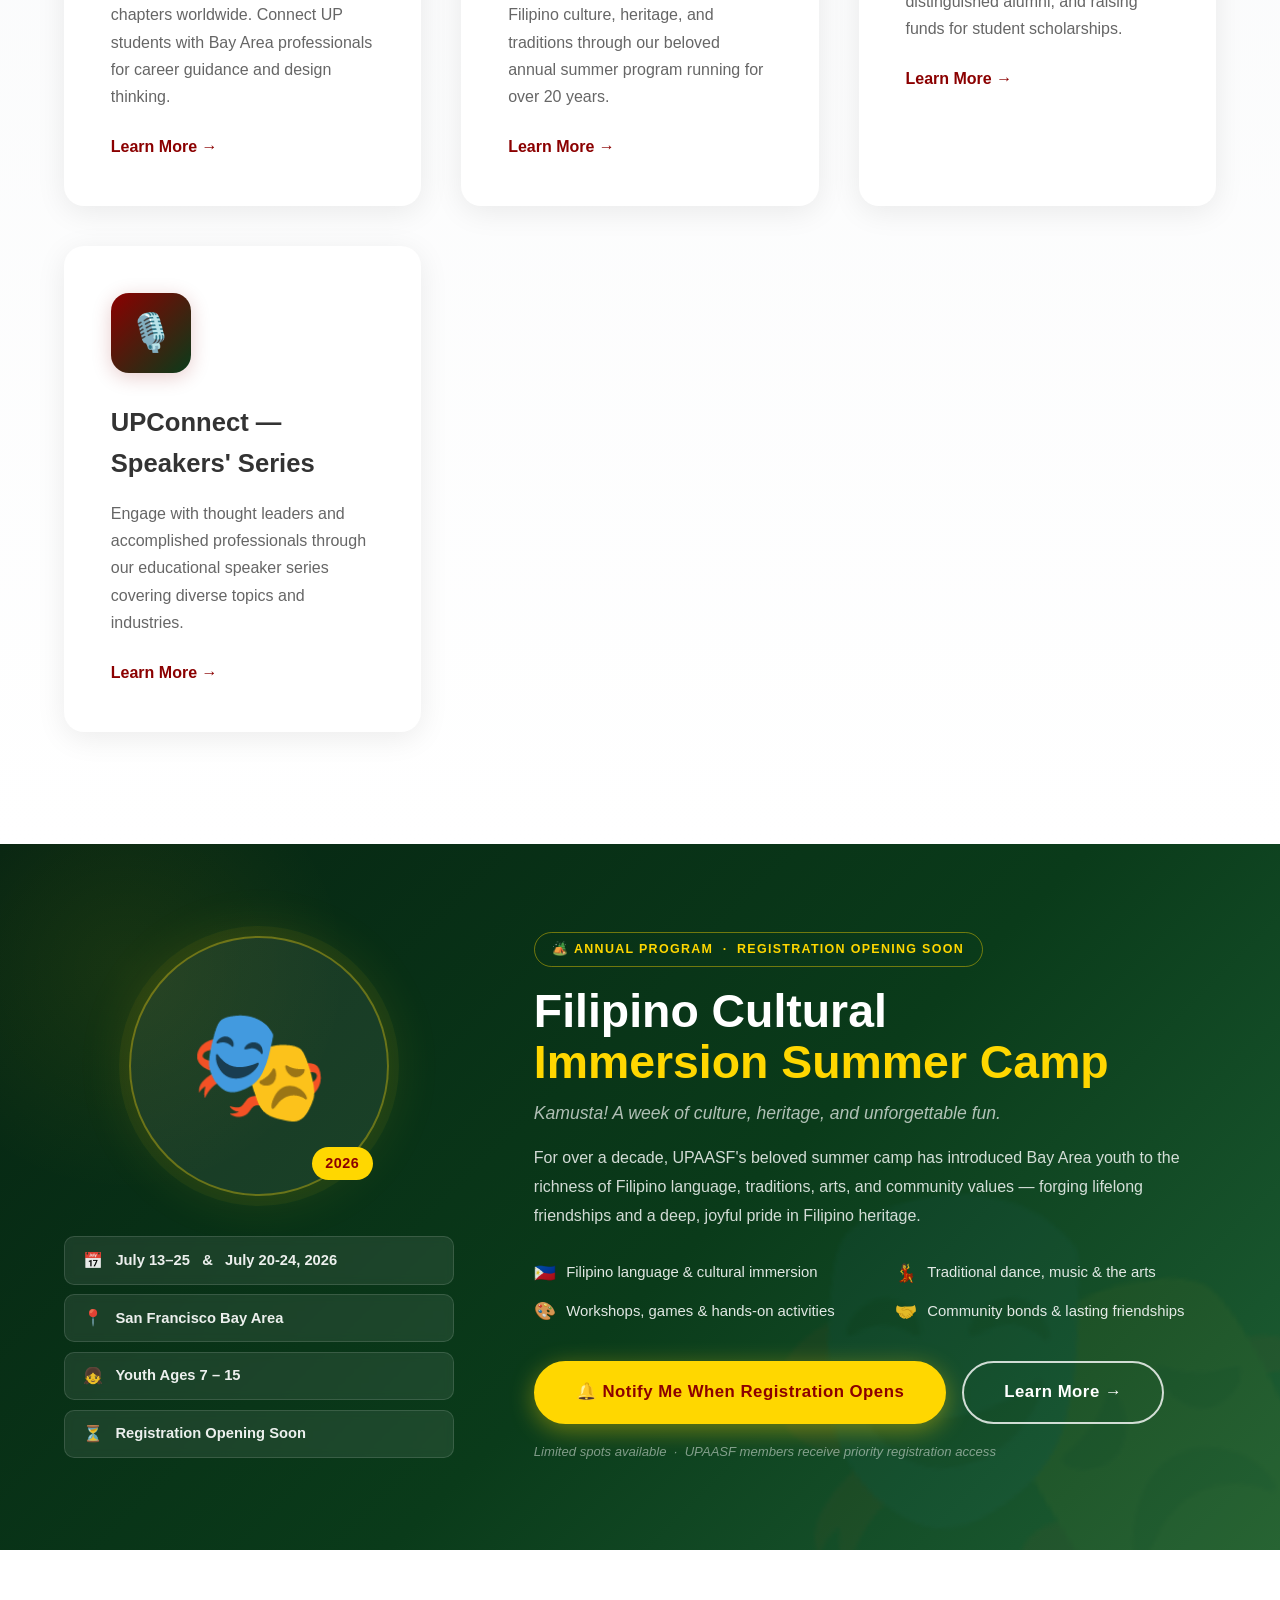
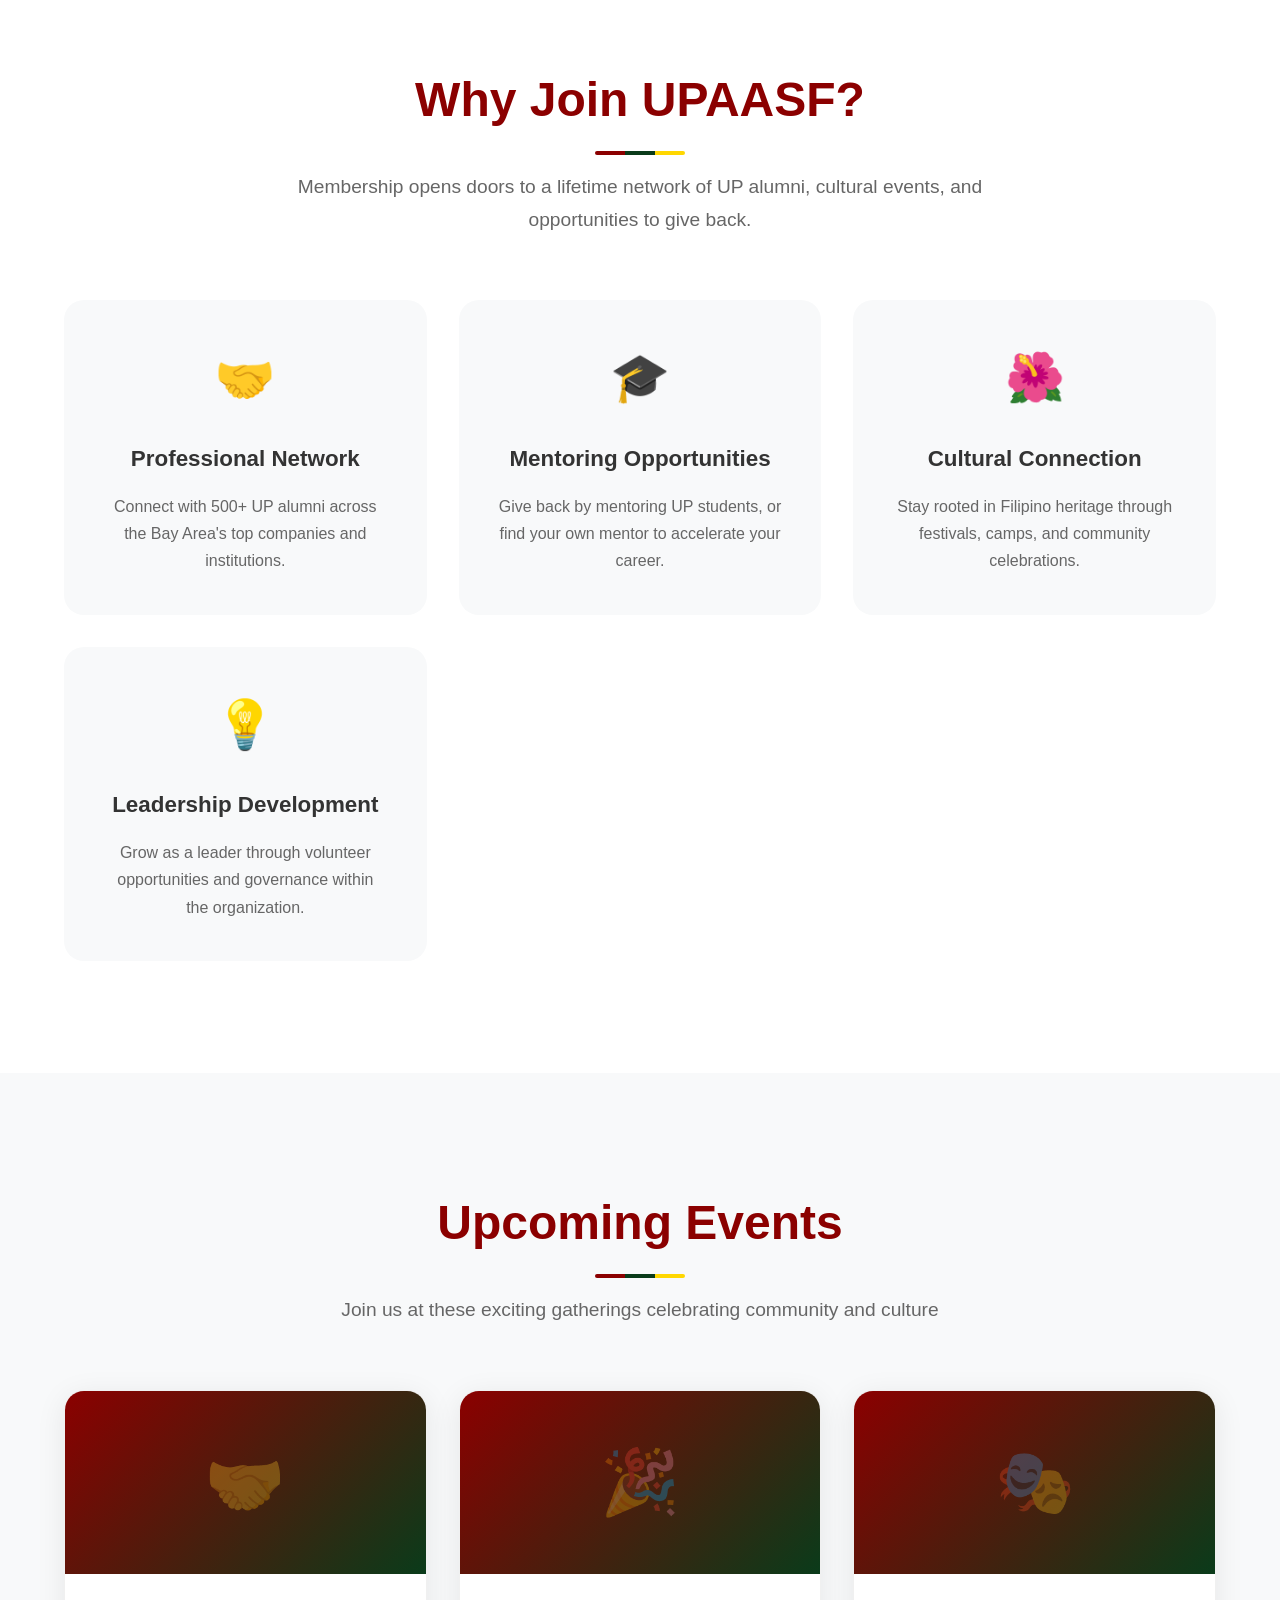
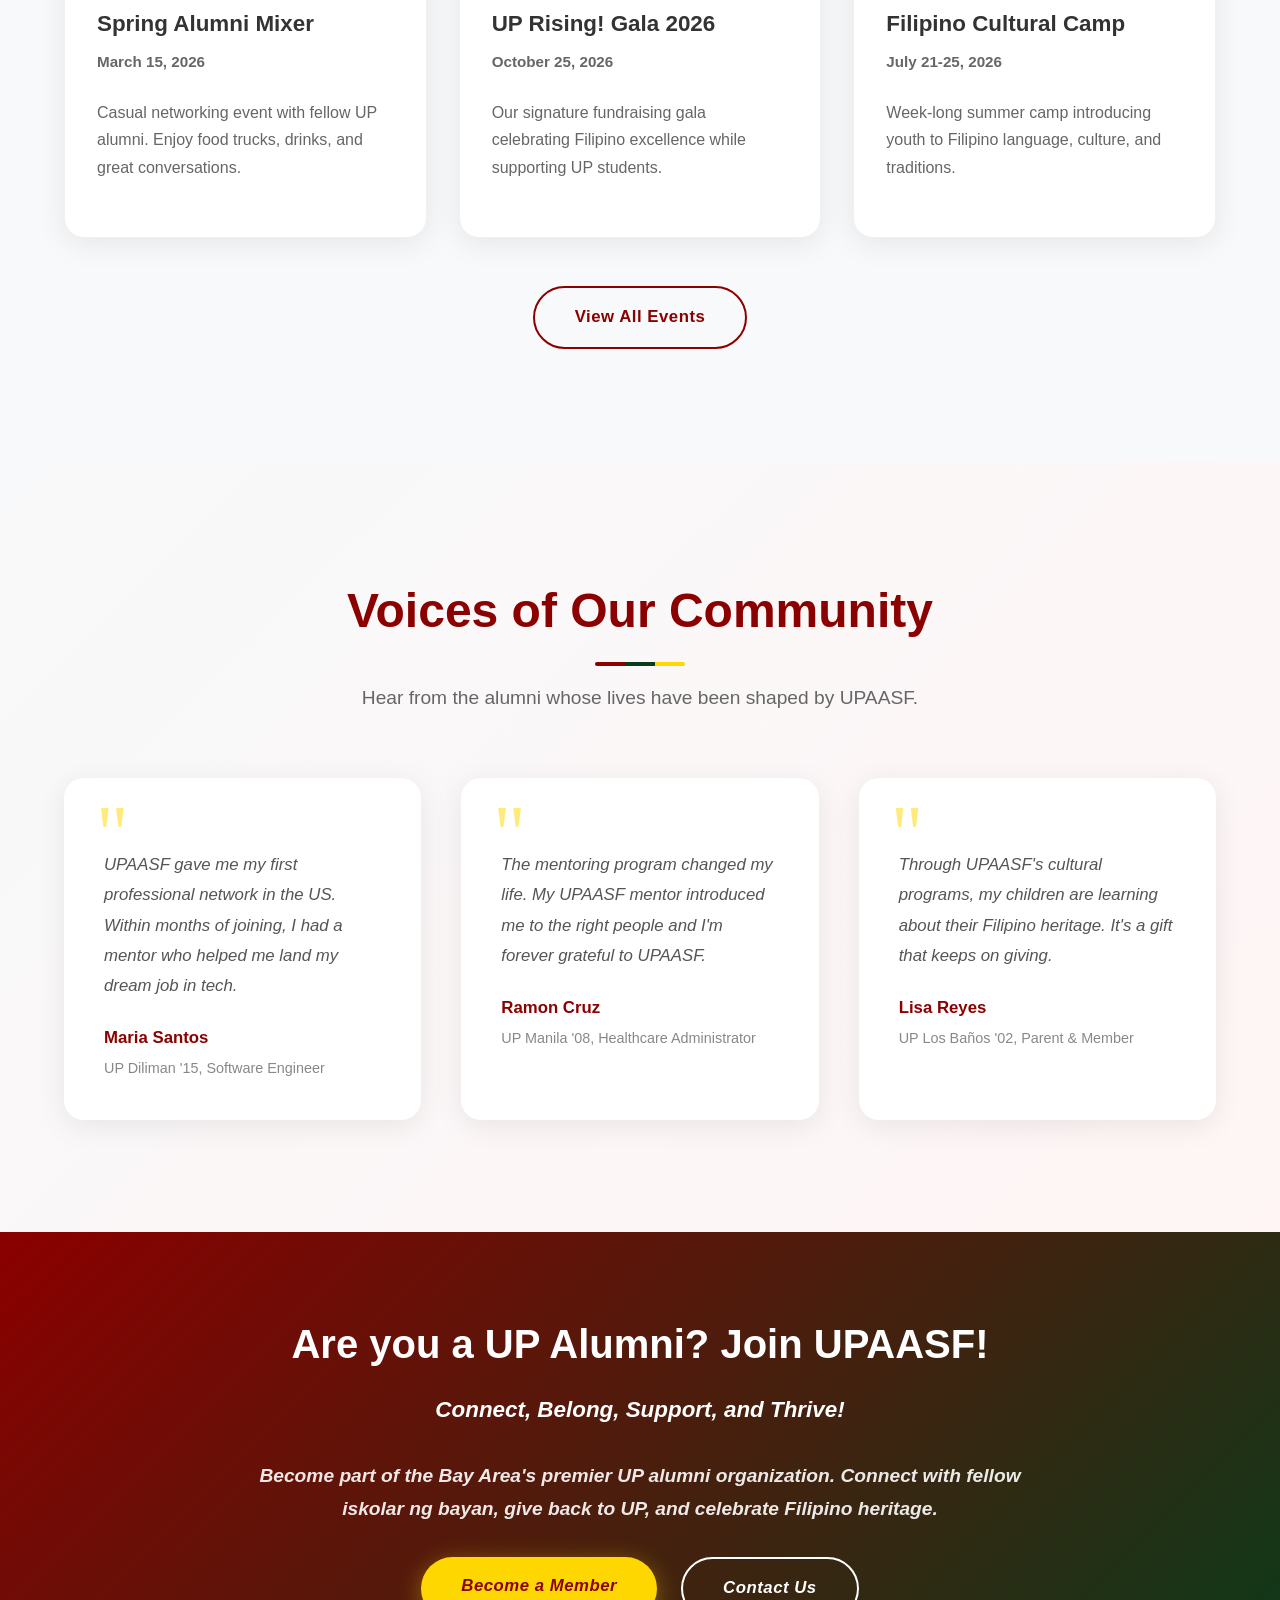
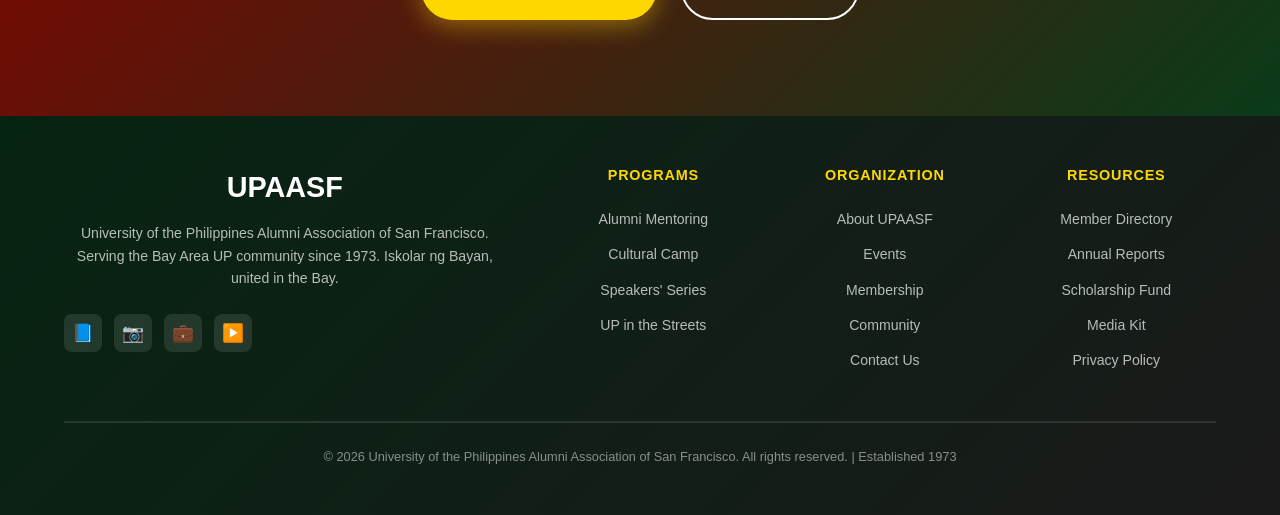
==== commit 0e91a951: "Add noai meta tag." ====
--- a/index.html
+++ b/index.html
@@ -12,6 +12,9 @@
 
     <!-- Meta tags to prevent search engines from indexing and crawling this page,  -->
     <meta name="robots" content="noindex, nofollow">
+
+    <!-- Prevent AI bots from crawling this page -->
+    <meta name="noai" content="true">
 
     <!-- Shared stylesheet (nav, footer, buttons, page-hero, CTA, utilities) -->
     <link rel="stylesheet" href="./shared/styles.css">
